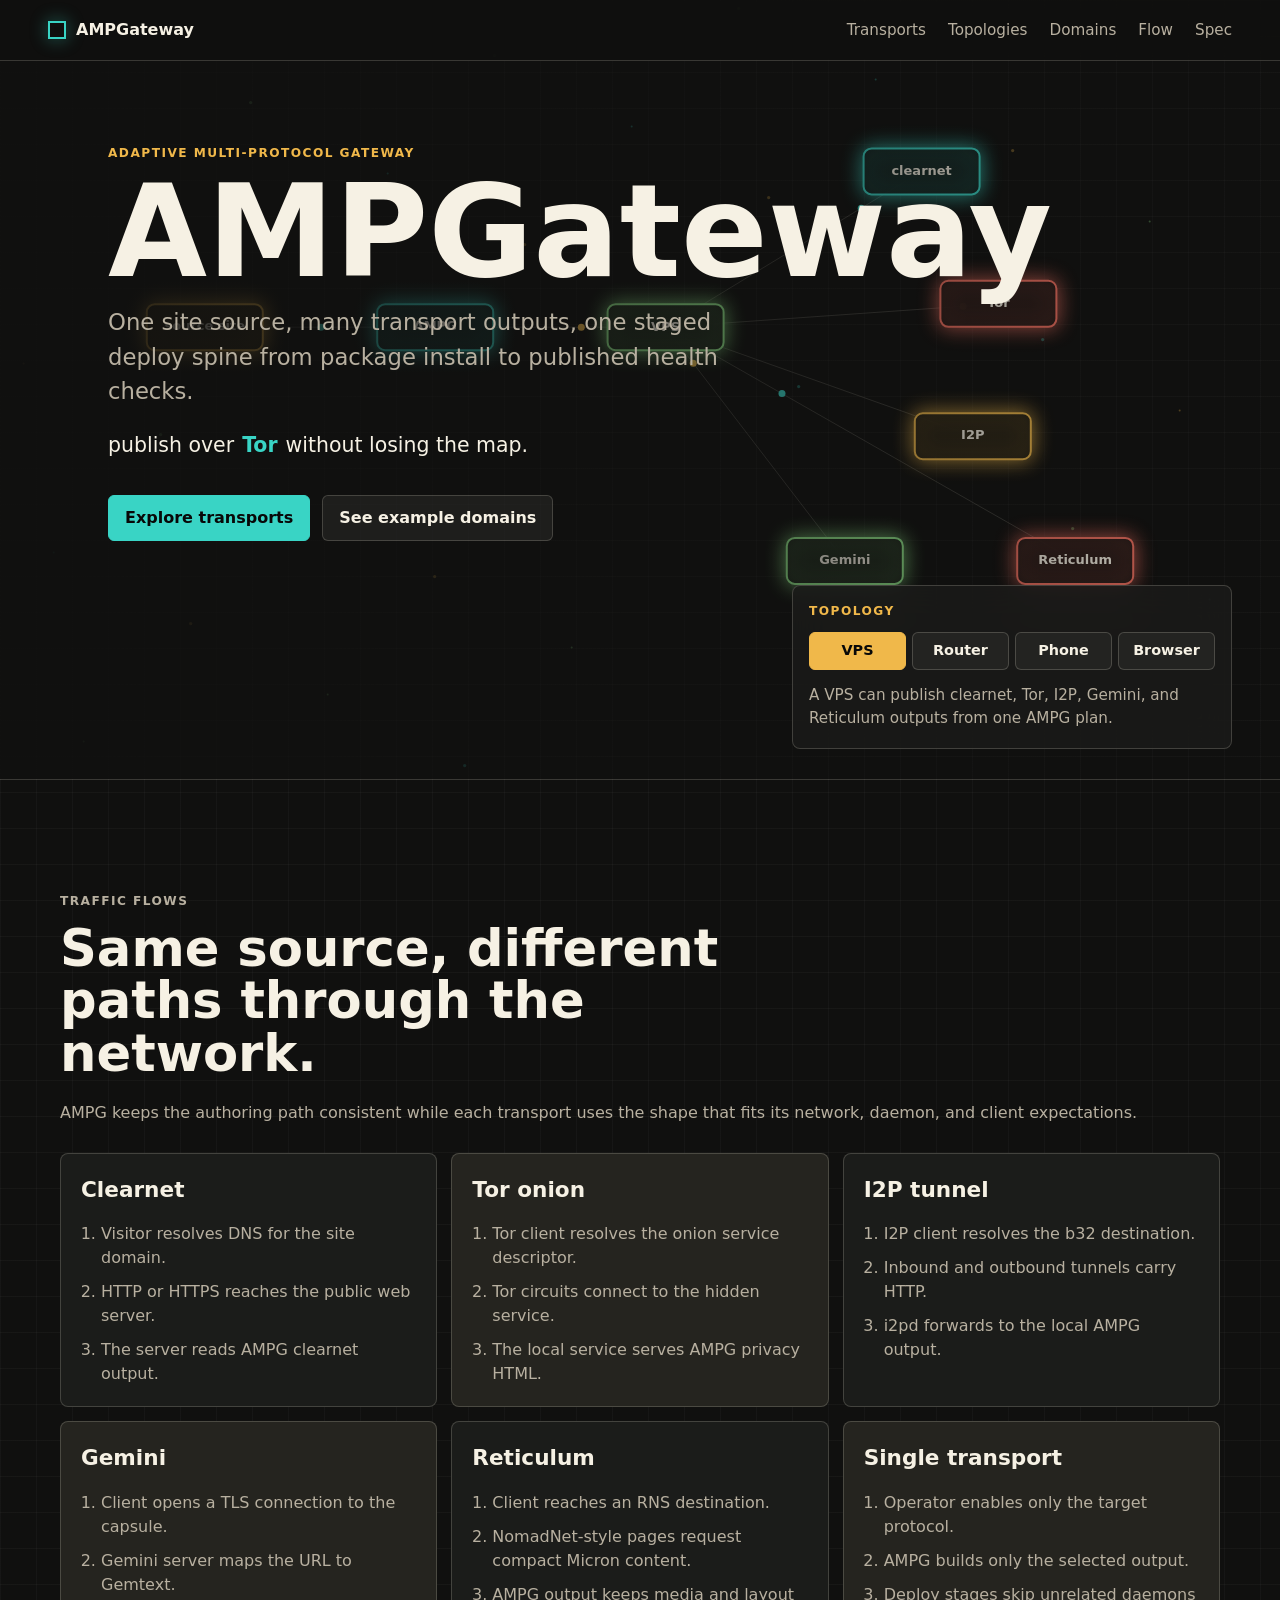
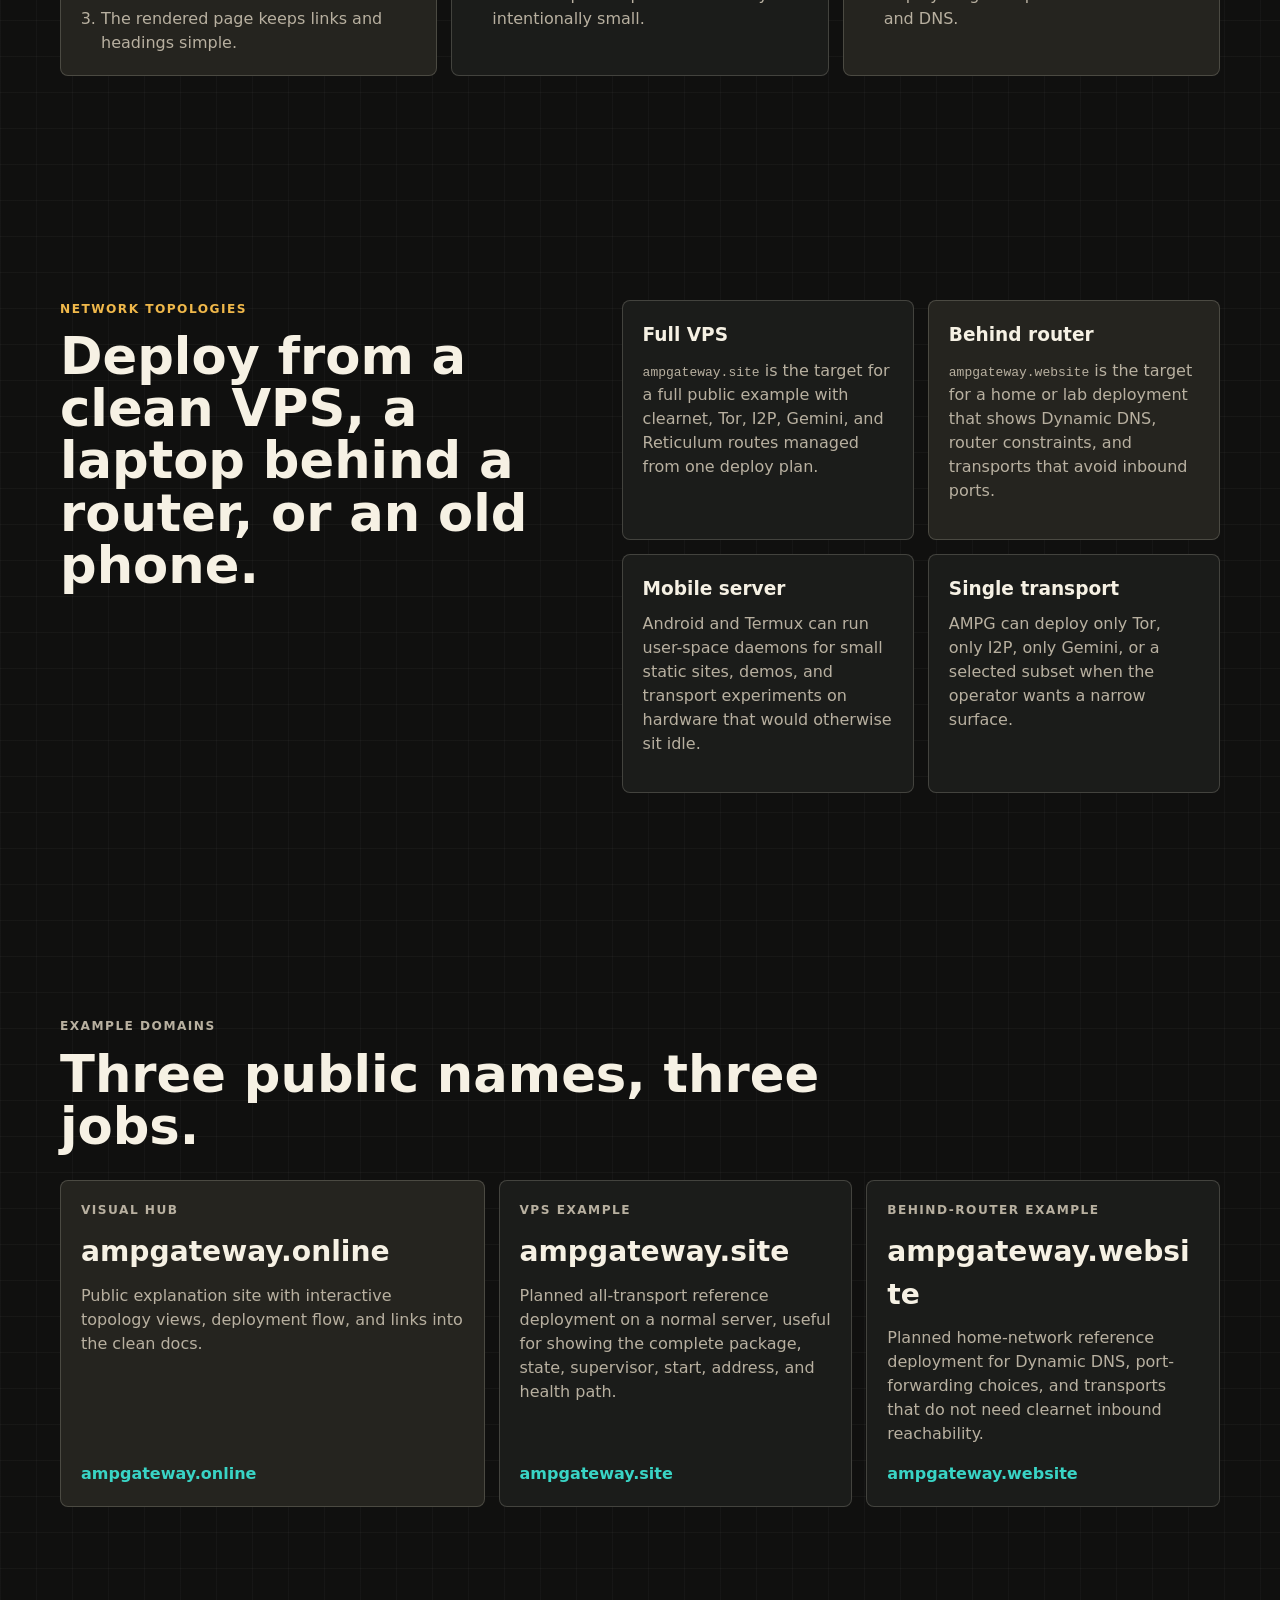
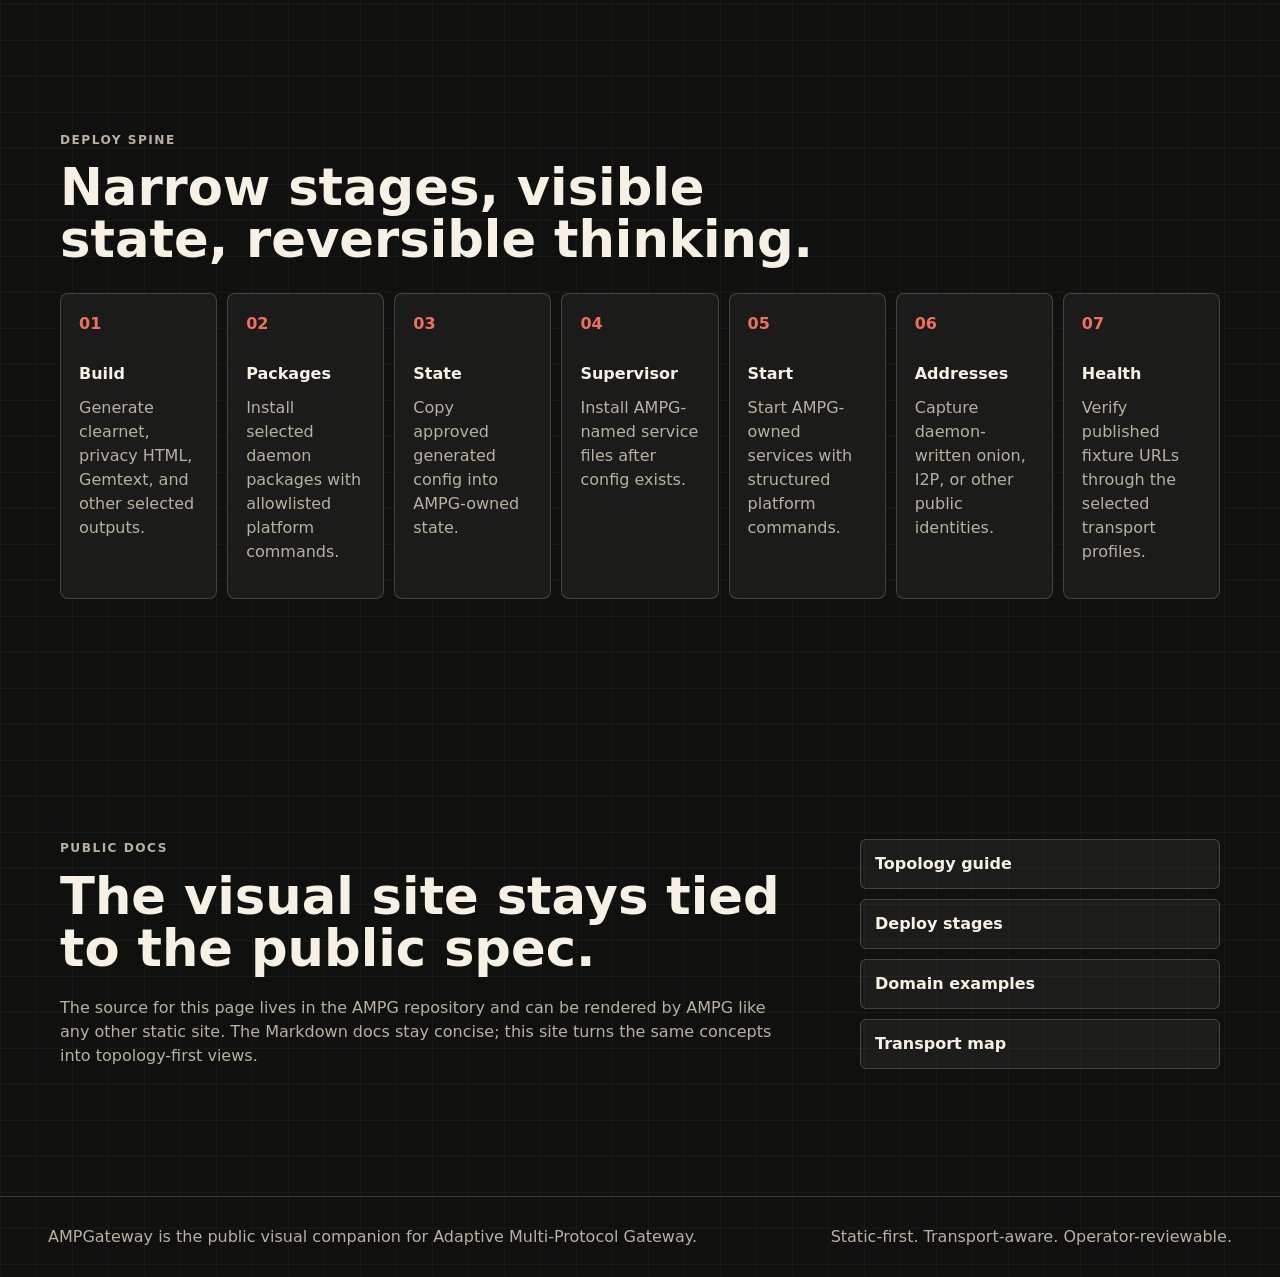
==== sites/ampgateway-online/index.html @ 234a5107 "Add DNS provider flow and demo site split" ====
<!doctype html>
<html lang="en">
  <head>
    <meta charset="utf-8">
    <meta name="viewport" content="width=device-width, initial-scale=1">
    <title>AMPGateway</title>
    <meta
      name="description"
      content="Visual guide for Adaptive Multi-Protocol Gateway deployments, transports, and example network topologies."
    >
    <link rel="stylesheet" href="styles.css">
    <script defer src="app.js"></script>
  </head>
  <body>
    <a class="skip-link" href="#content">Skip to content</a>
    <header class="site-header" aria-label="AMPGateway header">
      <a class="brand" href="#top" aria-label="AMPGateway home">
        <span class="brand-mark" aria-hidden="true"></span>
        <span>AMPGateway</span>
      </a>
      <nav class="top-nav" aria-label="Primary">
        <a href="#transport-flows">Transports</a>
        <a href="#topologies">Topologies</a>
        <a href="#domains">Domains</a>
        <a href="#flow">Flow</a>
        <a href="#docs">Spec</a>
      </nav>
    </header>

    <main id="content">
      <section id="top" class="hero" aria-labelledby="hero-title">
        <canvas id="topologyCanvas" aria-hidden="true"></canvas>
        <div class="hero-inner">
          <p class="eyebrow">Adaptive Multi-Protocol Gateway</p>
          <h1 id="hero-title">AMPGateway</h1>
          <p class="hero-copy">
            One site source, many transport outputs, one staged deploy spine from package
            install to published health checks.
          </p>
          <p class="signal-line">
            publish over
            <span id="signalWord" class="signal-word">clearnet</span>
            without losing the map.
          </p>
          <div class="hero-actions" aria-label="Primary sections">
            <a class="button primary" href="#transport-flows">Explore transports</a>
            <a class="button secondary" href="#domains">See example domains</a>
          </div>
        </div>
        <div class="topology-panel" aria-label="Topology modes">
          <div class="mode-label">Topology</div>
          <div class="segmented" role="group" aria-label="Topology selection">
            <button class="mode-button active" type="button" data-topology="vps">VPS</button>
            <button class="mode-button" type="button" data-topology="router">Router</button>
            <button class="mode-button" type="button" data-topology="phone">Phone</button>
            <button class="mode-button" type="button" data-topology="browser">Browser</button>
          </div>
          <p id="topologyCaption" class="topology-caption" aria-live="polite">
            A VPS can publish clearnet, Tor, I2P, Gemini, and Reticulum outputs from one AMPG plan.
          </p>
        </div>
      </section>

      <section id="transport-flows" class="section transport-section" aria-labelledby="transport-flows-title">
        <div class="section-heading">
          <p class="eyebrow">Traffic flows</p>
          <h2 id="transport-flows-title">Same source, different paths through the network.</h2>
          <p>
            AMPG keeps the authoring path consistent while each transport uses the shape
            that fits its network, daemon, and client expectations.
          </p>
        </div>
        <div class="transport-flow-grid">
          <article class="transport-flow">
            <h3>Clearnet</h3>
            <ol>
              <li>Visitor resolves DNS for the site domain.</li>
              <li>HTTP or HTTPS reaches the public web server.</li>
              <li>The server reads AMPG clearnet output.</li>
            </ol>
          </article>
          <article class="transport-flow">
            <h3>Tor onion</h3>
            <ol>
              <li>Tor client resolves the onion service descriptor.</li>
              <li>Tor circuits connect to the hidden service.</li>
              <li>The local service serves AMPG privacy HTML.</li>
            </ol>
          </article>
          <article class="transport-flow">
            <h3>I2P tunnel</h3>
            <ol>
              <li>I2P client resolves the b32 destination.</li>
              <li>Inbound and outbound tunnels carry HTTP.</li>
              <li>i2pd forwards to the local AMPG output.</li>
            </ol>
          </article>
          <article class="transport-flow">
            <h3>Gemini</h3>
            <ol>
              <li>Client opens a TLS connection to the capsule.</li>
              <li>Gemini server maps the URL to Gemtext.</li>
              <li>The rendered page keeps links and headings simple.</li>
            </ol>
          </article>
          <article class="transport-flow">
            <h3>Reticulum</h3>
            <ol>
              <li>Client reaches an RNS destination.</li>
              <li>NomadNet-style pages request compact Micron content.</li>
              <li>AMPG output keeps media and layout intentionally small.</li>
            </ol>
          </article>
          <article class="transport-flow">
            <h3>Single transport</h3>
            <ol>
              <li>Operator enables only the target protocol.</li>
              <li>AMPG builds only the selected output.</li>
              <li>Deploy stages skip unrelated daemons and DNS.</li>
            </ol>
          </article>
        </div>
      </section>

      <section id="topologies" class="section split" aria-labelledby="topologies-title">
        <div>
          <p class="eyebrow">Network topologies</p>
          <h2 id="topologies-title">Deploy from a clean VPS, a laptop behind a router, or an old phone.</h2>
        </div>
        <div class="topology-grid">
          <article>
            <h3>Full VPS</h3>
            <p>
              <code>ampgateway.site</code> is the target for a full public example with
              clearnet, Tor, I2P, Gemini, and Reticulum routes managed from one deploy plan.
            </p>
          </article>
          <article>
            <h3>Behind router</h3>
            <p>
              <code>ampgateway.website</code> is the target for a home or lab deployment
              that shows Dynamic DNS, router constraints, and transports that avoid
              inbound ports.
            </p>
          </article>
          <article>
            <h3>Mobile server</h3>
            <p>
              Android and Termux can run user-space daemons for small static sites,
              demos, and transport experiments on hardware that would otherwise sit idle.
            </p>
          </article>
          <article>
            <h3>Single transport</h3>
            <p>
              AMPG can deploy only Tor, only I2P, only Gemini, or a selected subset when
              the operator wants a narrow surface.
            </p>
          </article>
        </div>
      </section>

      <section id="domains" class="section domain-section" aria-labelledby="domains-title">
        <div class="section-heading">
          <p class="eyebrow">Example domains</p>
          <h2 id="domains-title">Three public names, three jobs.</h2>
        </div>
        <div class="domain-grid">
          <article class="domain-card featured">
            <p class="domain-label">Visual hub</p>
            <h3>ampgateway.online</h3>
            <p>
              Public explanation site with interactive topology views, deployment flow,
              and links into the clean docs.
            </p>
            <a href="https://ampgateway.online">ampgateway.online</a>
          </article>
          <article class="domain-card">
            <p class="domain-label">VPS example</p>
            <h3>ampgateway.site</h3>
            <p>
              Planned all-transport reference deployment on a normal server, useful for
              showing the complete package, state, supervisor, start, address, and health path.
            </p>
            <a href="https://ampgateway.site">ampgateway.site</a>
          </article>
          <article class="domain-card">
            <p class="domain-label">Behind-router example</p>
            <h3>ampgateway.website</h3>
            <p>
              Planned home-network reference deployment for Dynamic DNS, port-forwarding
              choices, and transports that do not need clearnet inbound reachability.
            </p>
            <a href="https://ampgateway.website">ampgateway.website</a>
          </article>
        </div>
      </section>

      <section id="flow" class="section flow-section" aria-labelledby="flow-title">
        <div class="section-heading">
          <p class="eyebrow">Deploy spine</p>
          <h2 id="flow-title">Narrow stages, visible state, reversible thinking.</h2>
        </div>
        <ol class="flow-list">
          <li><span>Build</span><p>Generate clearnet, privacy HTML, Gemtext, and other selected outputs.</p></li>
          <li><span>Packages</span><p>Install selected daemon packages with allowlisted platform commands.</p></li>
          <li><span>State</span><p>Copy approved generated config into AMPG-owned state.</p></li>
          <li><span>Supervisor</span><p>Install AMPG-named service files after config exists.</p></li>
          <li><span>Start</span><p>Start AMPG-owned services with structured platform commands.</p></li>
          <li><span>Addresses</span><p>Capture daemon-written onion, I2P, or other public identities.</p></li>
          <li><span>Health</span><p>Verify published fixture URLs through the selected transport profiles.</p></li>
        </ol>
      </section>

      <section id="docs" class="section docs-section" aria-labelledby="docs-title">
        <div>
          <p class="eyebrow">Public docs</p>
          <h2 id="docs-title">The visual site stays tied to the public spec.</h2>
          <p>
            The source for this page lives in the AMPG repository and can be rendered by
            AMPG like any other static site. The Markdown docs stay concise; this site
            turns the same concepts into topology-first views.
          </p>
        </div>
        <div class="doc-links">
          <a href="#topologies">Topology guide</a>
          <a href="#flow">Deploy stages</a>
          <a href="#domains">Domain examples</a>
          <a href="#top">Transport map</a>
        </div>
      </section>
    </main>

    <footer class="site-footer">
      <p>AMPGateway is the public visual companion for Adaptive Multi-Protocol Gateway.</p>
      <p>Static-first. Transport-aware. Operator-reviewable.</p>
    </footer>
  </body>
</html>
---- sites/ampgateway-online/styles.css ----
:root {
  color-scheme: dark;
  --bg: #10100f;
  --panel: #1b1c1a;
  --panel-strong: #25241f;
  --text: #f6f1e4;
  --muted: #b8b0a0;
  --line: rgba(246, 241, 228, 0.18);
  --teal: #39d4c5;
  --green: #8fe388;
  --amber: #f0b84a;
  --coral: #f06f5f;
  --ink: #080808;
  --max: 1160px;
}

* {
  box-sizing: border-box;
}

html {
  scroll-behavior: smooth;
}

body {
  margin: 0;
  background:
    linear-gradient(rgba(246, 241, 228, 0.035) 1px, transparent 1px),
    linear-gradient(90deg, rgba(246, 241, 228, 0.03) 1px, transparent 1px),
    var(--bg);
  background-size: 36px 36px;
  color: var(--text);
  font-family:
    Inter, ui-sans-serif, system-ui, -apple-system, BlinkMacSystemFont, "Segoe UI",
    sans-serif;
  line-height: 1.5;
}

a {
  color: inherit;
}

.skip-link {
  position: fixed;
  top: 12px;
  left: 12px;
  z-index: 20;
  padding: 8px 10px;
  background: var(--text);
  color: var(--ink);
  transform: translateY(-140%);
}

.skip-link:focus {
  transform: translateY(0);
}

.site-header {
  position: fixed;
  top: 0;
  left: 0;
  right: 0;
  z-index: 10;
  display: flex;
  align-items: center;
  justify-content: space-between;
  gap: 24px;
  padding: 18px clamp(18px, 4vw, 48px);
  background: rgba(16, 16, 15, 0.78);
  border-bottom: 1px solid var(--line);
  backdrop-filter: blur(18px);
}

.brand,
.top-nav {
  display: flex;
  align-items: center;
}

.brand {
  gap: 10px;
  font-weight: 800;
  text-decoration: none;
}

.brand-mark {
  width: 18px;
  height: 18px;
  border: 2px solid var(--teal);
  box-shadow: inset 0 0 0 4px var(--bg), 0 0 18px rgba(57, 212, 197, 0.4);
}

.top-nav {
  gap: clamp(10px, 2vw, 22px);
  color: var(--muted);
  font-size: 0.95rem;
}

.top-nav a {
  text-decoration: none;
}

.top-nav a:hover,
.top-nav a:focus-visible {
  color: var(--text);
}

.hero {
  position: relative;
  min-height: min(780px, 88vh);
  overflow: hidden;
  border-bottom: 1px solid var(--line);
}

#topologyCanvas {
  position: absolute;
  inset: 0;
  width: 100%;
  height: 100%;
}

.hero::after {
  content: "";
  position: absolute;
  inset: 0;
  pointer-events: none;
  background: linear-gradient(90deg, rgba(16, 16, 15, 0.94), rgba(16, 16, 15, 0.58) 48%, rgba(16, 16, 15, 0.2));
}

.hero-inner {
  position: relative;
  z-index: 1;
  max-width: var(--max);
  margin: 0 auto;
  padding: clamp(118px, 16vh, 168px) clamp(18px, 4vw, 48px) 160px;
}

.eyebrow,
.domain-label,
.mode-label {
  margin: 0 0 12px;
  color: var(--amber);
  font-size: 0.76rem;
  font-weight: 800;
  letter-spacing: 0.12em;
  text-transform: uppercase;
}

h1,
h2,
h3,
p {
  margin-top: 0;
}

h1 {
  max-width: 760px;
  margin-bottom: 16px;
  font-size: clamp(3.8rem, 10vw, 8.5rem);
  line-height: 0.9;
  letter-spacing: 0;
}

h2 {
  max-width: 780px;
  margin-bottom: 22px;
  font-size: clamp(2rem, 4vw, 4.25rem);
  line-height: 1.02;
  letter-spacing: 0;
}

h3 {
  margin-bottom: 10px;
  font-size: 1.16rem;
  letter-spacing: 0;
}

.hero-copy {
  max-width: 680px;
  color: var(--muted);
  font-size: clamp(1.08rem, 2vw, 1.42rem);
}

.signal-line {
  display: flex;
  flex-wrap: wrap;
  gap: 8px;
  align-items: baseline;
  max-width: 680px;
  color: var(--text);
  font-size: clamp(1rem, 1.8vw, 1.28rem);
}

.signal-word {
  color: var(--teal);
  font-weight: 800;
}

.signal-word.swap {
  animation: text-scan 420ms ease both;
}

@keyframes text-scan {
  from {
    opacity: 0;
    transform: translateY(8px);
  }
  to {
    opacity: 1;
    transform: translateY(0);
  }
}

.hero-actions {
  display: flex;
  flex-wrap: wrap;
  gap: 12px;
  margin-top: 34px;
}

.button {
  display: inline-flex;
  align-items: center;
  min-height: 44px;
  padding: 10px 16px;
  border: 1px solid var(--line);
  border-radius: 6px;
  font-weight: 800;
  text-decoration: none;
}

.button.primary {
  background: var(--teal);
  color: var(--ink);
  border-color: var(--teal);
}

.button.secondary {
  background: rgba(246, 241, 228, 0.06);
}

.topology-panel {
  position: absolute;
  right: clamp(18px, 4vw, 48px);
  bottom: 30px;
  z-index: 2;
  width: min(440px, calc(100% - 36px));
  padding: 16px;
  border: 1px solid var(--line);
  border-radius: 8px;
  background: rgba(27, 28, 26, 0.82);
  backdrop-filter: blur(18px);
}

.segmented {
  display: grid;
  grid-template-columns: repeat(4, minmax(0, 1fr));
  gap: 6px;
}

.mode-button {
  min-height: 38px;
  border: 1px solid var(--line);
  border-radius: 6px;
  background: rgba(246, 241, 228, 0.05);
  color: var(--text);
  font: inherit;
  font-size: 0.9rem;
  font-weight: 800;
  cursor: pointer;
}

.mode-button.active,
.mode-button:focus-visible {
  background: var(--amber);
  color: var(--ink);
  border-color: var(--amber);
}

.topology-caption {
  min-height: 48px;
  margin: 14px 0 0;
  color: var(--muted);
  font-size: 0.95rem;
}

.section {
  width: min(var(--max), calc(100% - 36px));
  margin: 0 auto;
  padding: clamp(64px, 10vw, 112px) 0;
}

.split {
  display: grid;
  grid-template-columns: minmax(0, 0.9fr) minmax(0, 1.1fr);
  gap: clamp(28px, 6vw, 72px);
  align-items: start;
}

.topology-grid,
.domain-grid,
.transport-flow-grid {
  display: grid;
  grid-template-columns: repeat(2, minmax(0, 1fr));
  gap: 14px;
}

.topology-grid article,
.domain-card,
.transport-flow {
  min-height: 190px;
  padding: 20px;
  border: 1px solid var(--line);
  border-radius: 8px;
  background: var(--panel);
}

.topology-grid article:nth-child(2),
.domain-card.featured,
.transport-flow:nth-child(2n) {
  background: var(--panel-strong);
}

.topology-grid p,
.domain-card p,
.docs-section p,
.flow-list p,
.transport-flow li,
.section-heading p {
  color: var(--muted);
}

.section-heading {
  margin-bottom: 28px;
}

.transport-flow-grid {
  grid-template-columns: repeat(3, minmax(0, 1fr));
}

.transport-flow {
  min-height: 250px;
}

.transport-flow h3 {
  font-size: 1.35rem;
}

.transport-flow ol {
  display: grid;
  gap: 10px;
  margin: 16px 0 0;
  padding-left: 20px;
}

.domain-grid {
  grid-template-columns: 1.2fr 1fr 1fr;
}

.domain-card {
  display: flex;
  flex-direction: column;
}

.domain-card h3 {
  font-size: clamp(1.35rem, 2.2vw, 2rem);
  word-break: break-word;
}

.domain-card a {
  margin-top: auto;
  color: var(--teal);
  font-weight: 800;
  text-decoration: none;
}

.domain-card a:hover,
.domain-card a:focus-visible {
  text-decoration: underline;
}

.flow-list {
  display: grid;
  grid-template-columns: repeat(7, minmax(0, 1fr));
  gap: 10px;
  padding: 0;
  list-style: none;
  counter-reset: flow;
}

.flow-list li {
  position: relative;
  min-height: 220px;
  padding: 18px;
  border: 1px solid var(--line);
  border-radius: 8px;
  background: var(--panel);
  counter-increment: flow;
}

.flow-list li::before {
  content: counter(flow, decimal-leading-zero);
  display: block;
  margin-bottom: 26px;
  color: var(--coral);
  font-weight: 900;
}

.flow-list span {
  display: block;
  margin-bottom: 10px;
  font-weight: 900;
}

.docs-section {
  display: grid;
  grid-template-columns: minmax(0, 1fr) 360px;
  gap: clamp(28px, 6vw, 72px);
  align-items: start;
}

.doc-links {
  display: grid;
  gap: 10px;
}

.doc-links a {
  display: flex;
  align-items: center;
  min-height: 48px;
  padding: 12px 14px;
  border: 1px solid var(--line);
  border-radius: 6px;
  background: rgba(246, 241, 228, 0.05);
  color: var(--text);
  font-weight: 800;
  text-decoration: none;
}

.doc-links a:hover,
.doc-links a:focus-visible {
  border-color: var(--teal);
}

.site-footer {
  display: flex;
  justify-content: space-between;
  gap: 20px;
  padding: 28px clamp(18px, 4vw, 48px);
  border-top: 1px solid var(--line);
  color: var(--muted);
}

.site-footer p {
  margin: 0;
}

@media (max-width: 960px) {
  .top-nav {
    display: none;
  }

  .hero {
    min-height: 860px;
  }

  .hero::after {
    background: linear-gradient(rgba(16, 16, 15, 0.94), rgba(16, 16, 15, 0.48));
  }

  .hero-inner {
    padding-bottom: 280px;
  }

  .split,
  .docs-section {
    grid-template-columns: 1fr;
  }

  .domain-grid,
  .topology-grid,
  .transport-flow-grid {
    grid-template-columns: 1fr;
  }

  .flow-list {
    grid-template-columns: repeat(2, minmax(0, 1fr));
  }
}

@media (max-width: 640px) {
  .site-header {
    padding: 14px 18px;
  }

  h1 {
    font-size: clamp(3rem, 18vw, 5rem);
  }

  .hero-actions,
  .signal-line {
    display: grid;
  }

  .button,
  .mode-button {
    width: 100%;
    justify-content: center;
  }

  .topology-panel {
    bottom: 18px;
  }

  .segmented,
  .flow-list {
    grid-template-columns: 1fr;
  }

  .flow-list li {
    min-height: 0;
  }

  .site-footer {
    display: grid;
  }
}

@media (prefers-reduced-motion: reduce) {
  *,
  *::before,
  *::after {
    animation-duration: 1ms !important;
    scroll-behavior: auto !important;
    transition-duration: 1ms !important;
  }
}
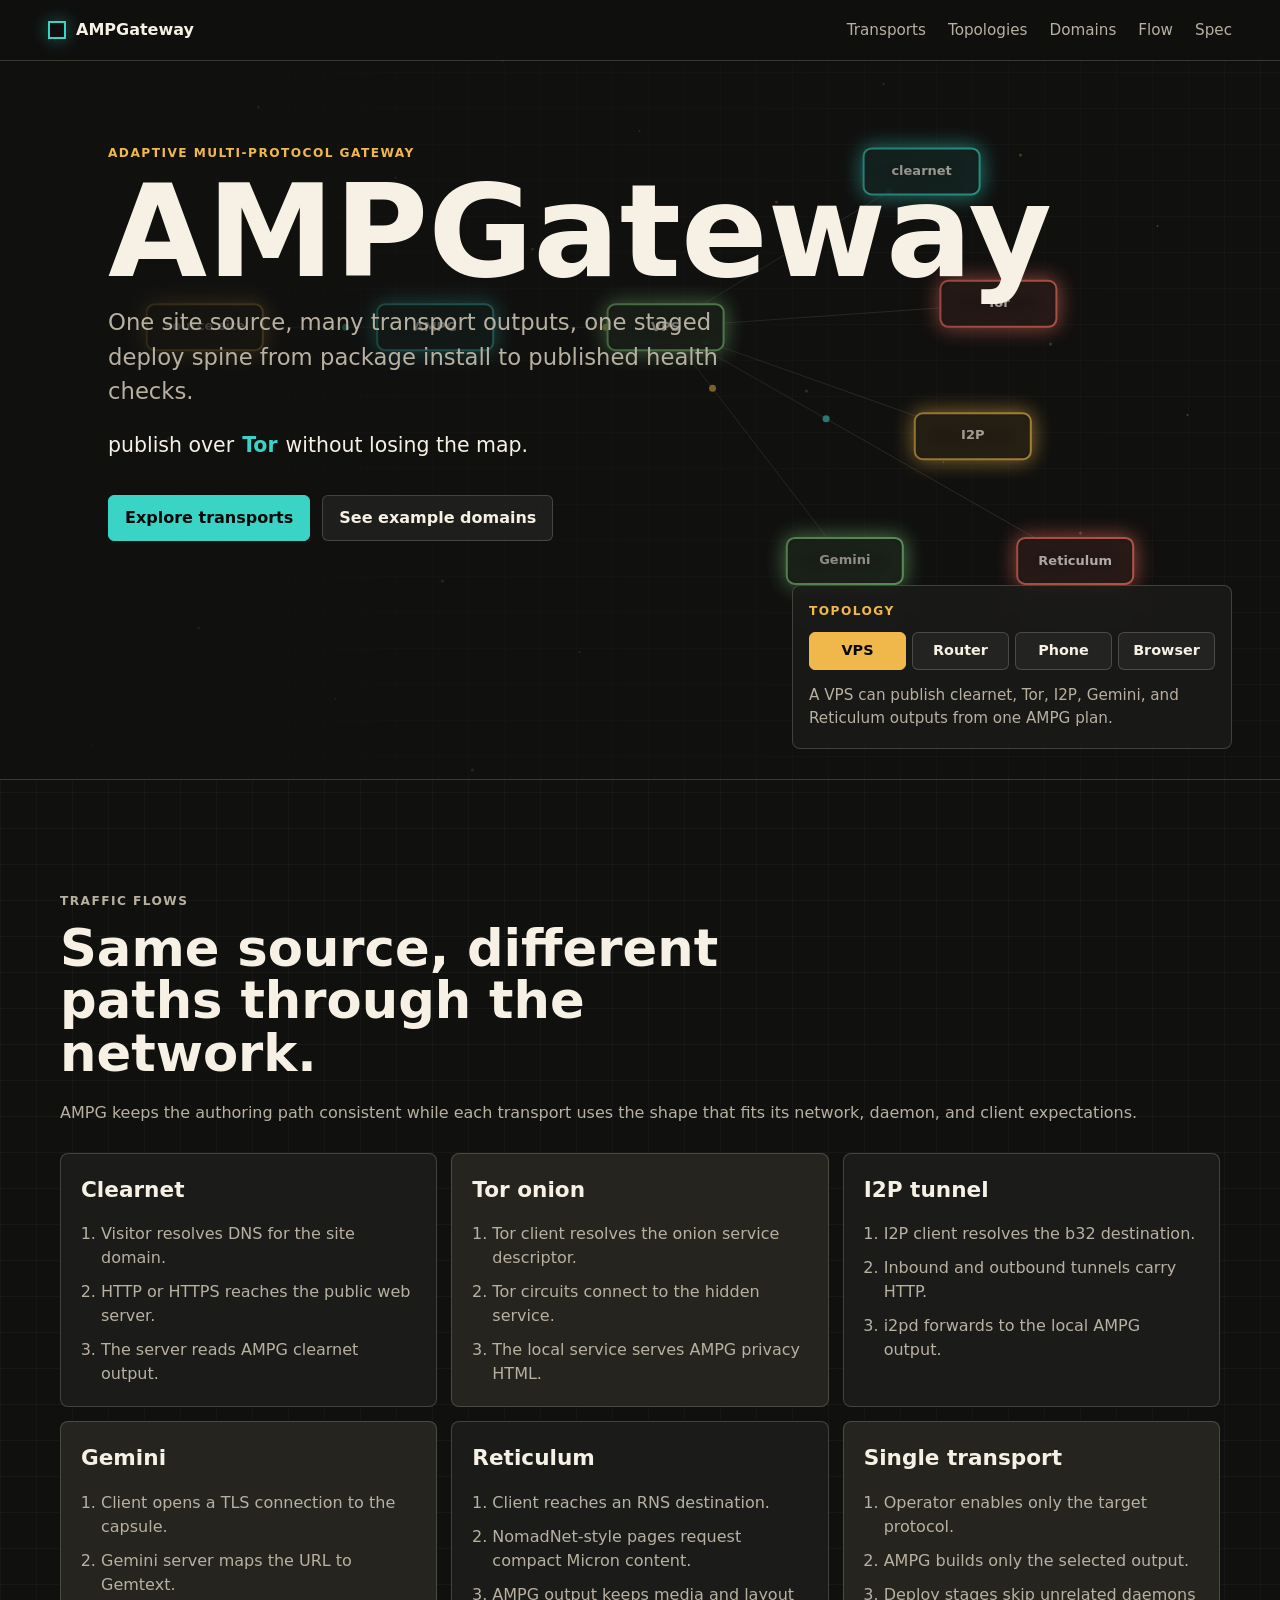
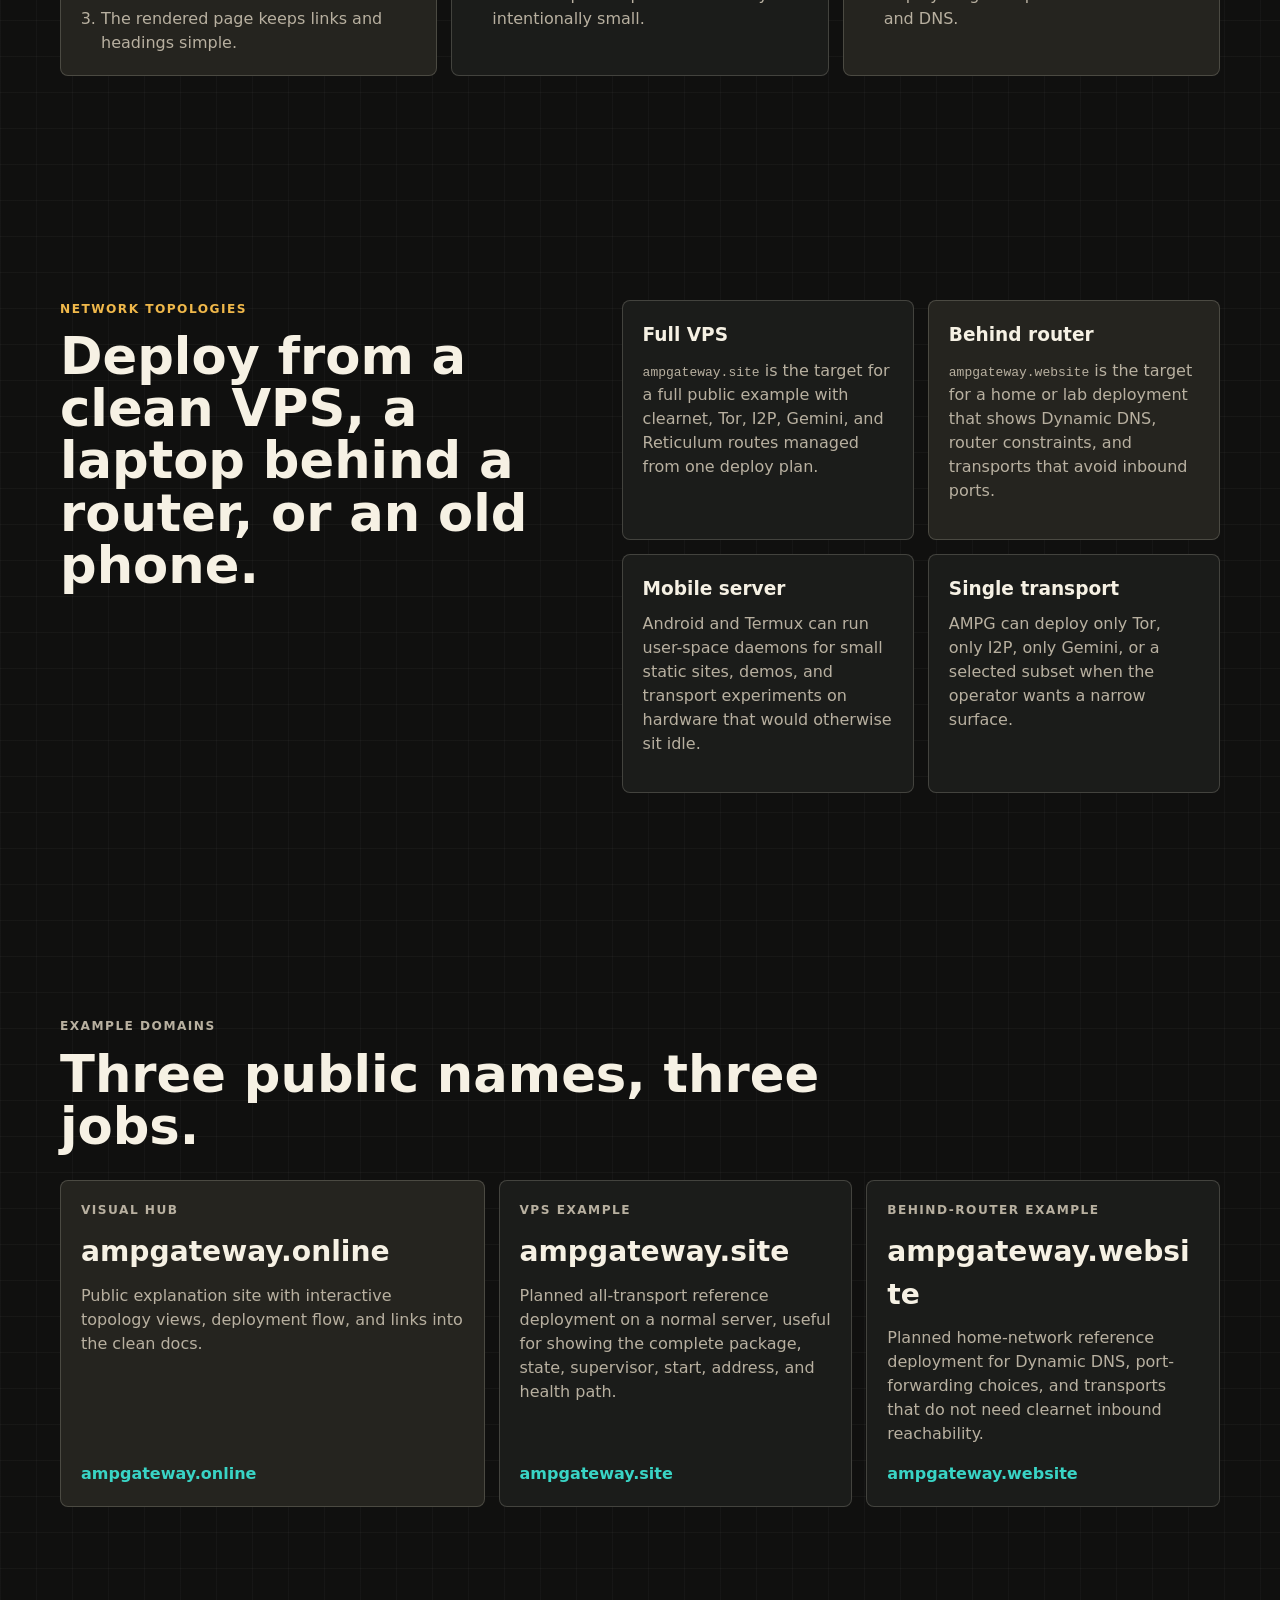
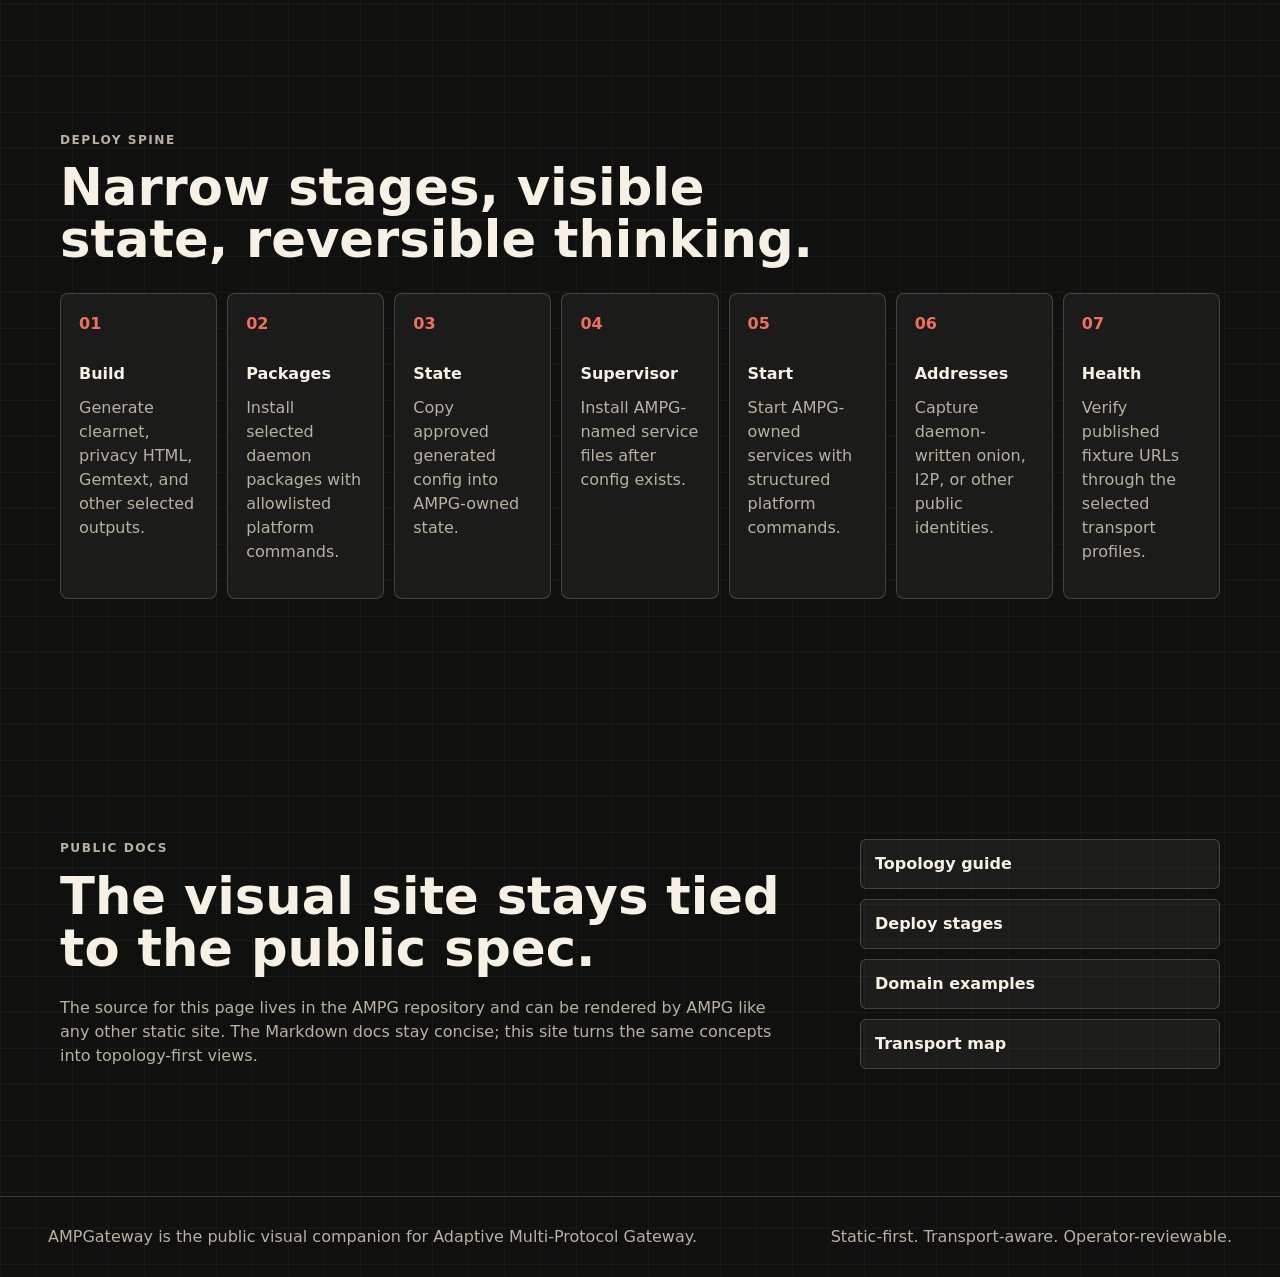
==== commit 2e539ddf: "Add AMPGateway site favicons" ====
--- a/sites/ampgateway-online/index.html
+++ b/sites/ampgateway-online/index.html
@@ -8,6 +8,8 @@
       name="description"
       content="Visual guide for Adaptive Multi-Protocol Gateway deployments, transports, and example network topologies."
     >
+    <link rel="icon" href="favicon.svg" type="image/svg+xml">
+    <link rel="apple-touch-icon" href="apple-touch-icon.png">
     <link rel="stylesheet" href="styles.css">
     <script defer src="app.js"></script>
   </head>
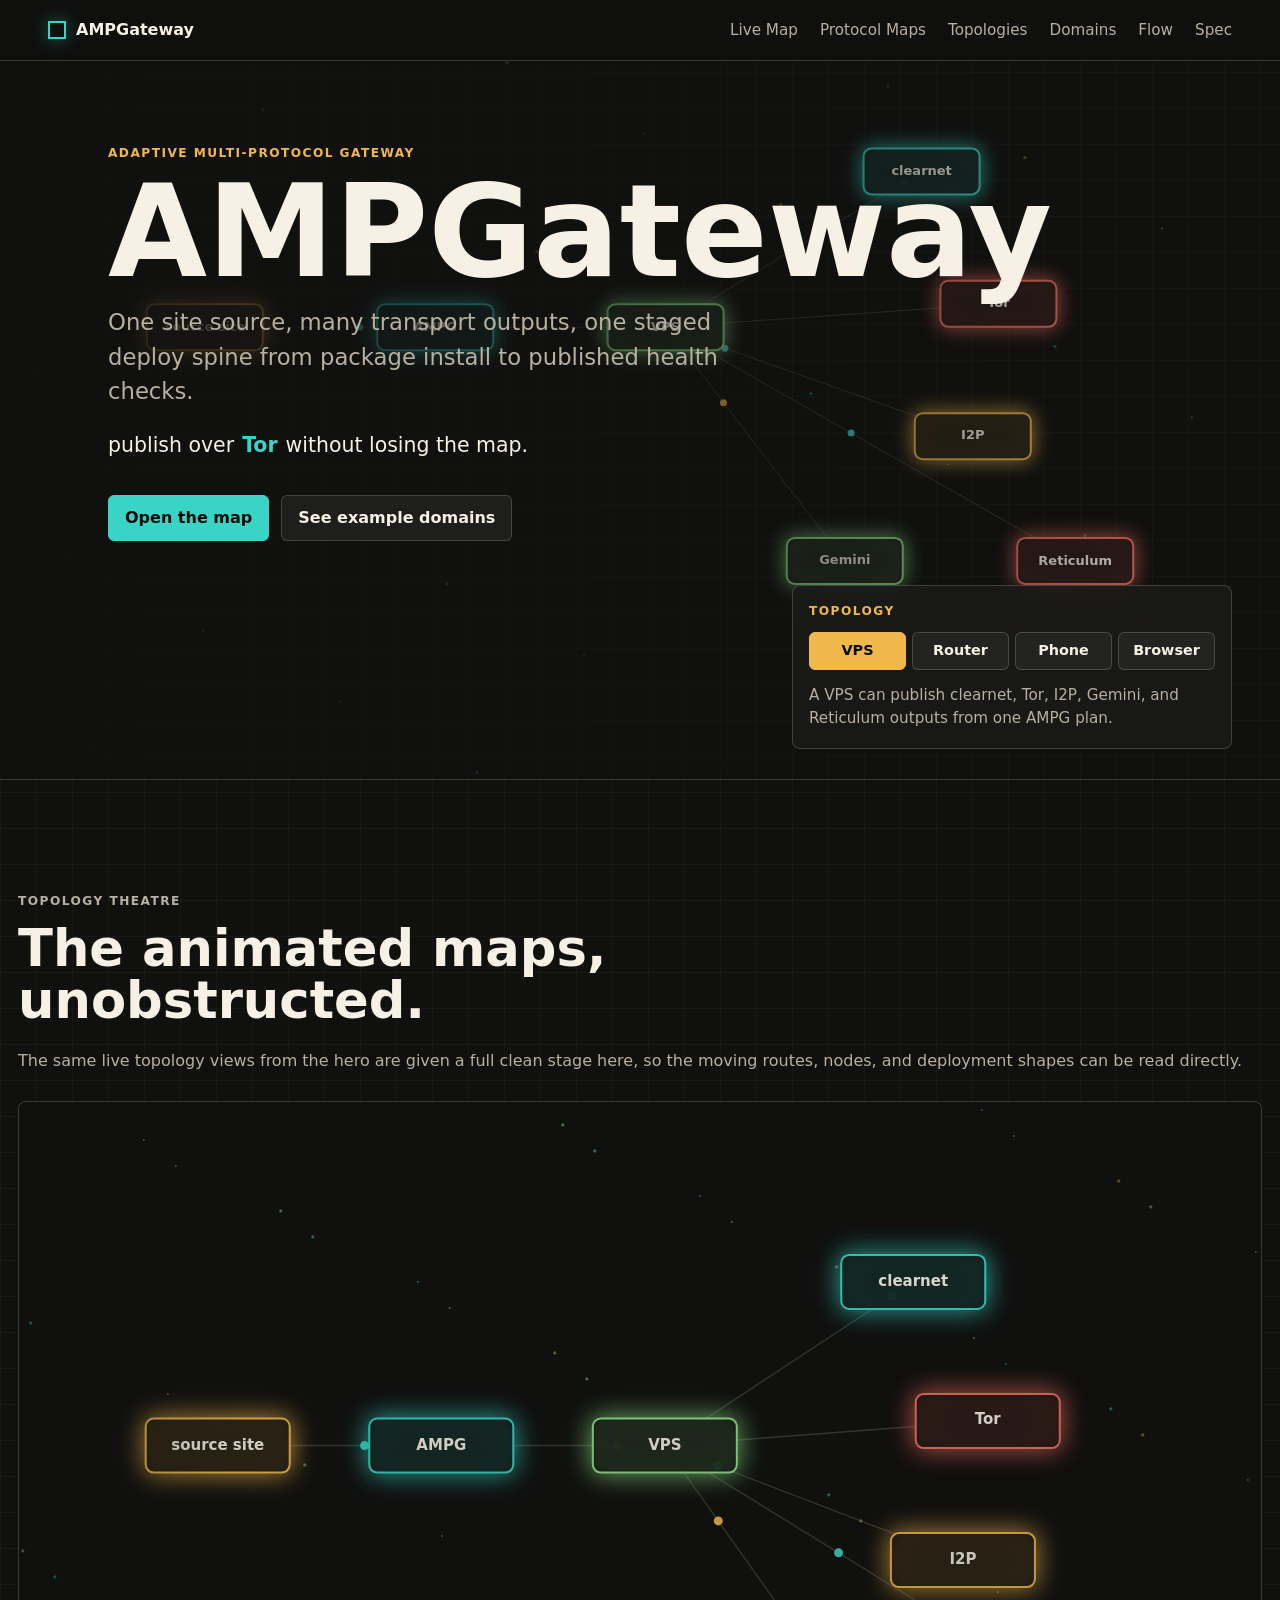
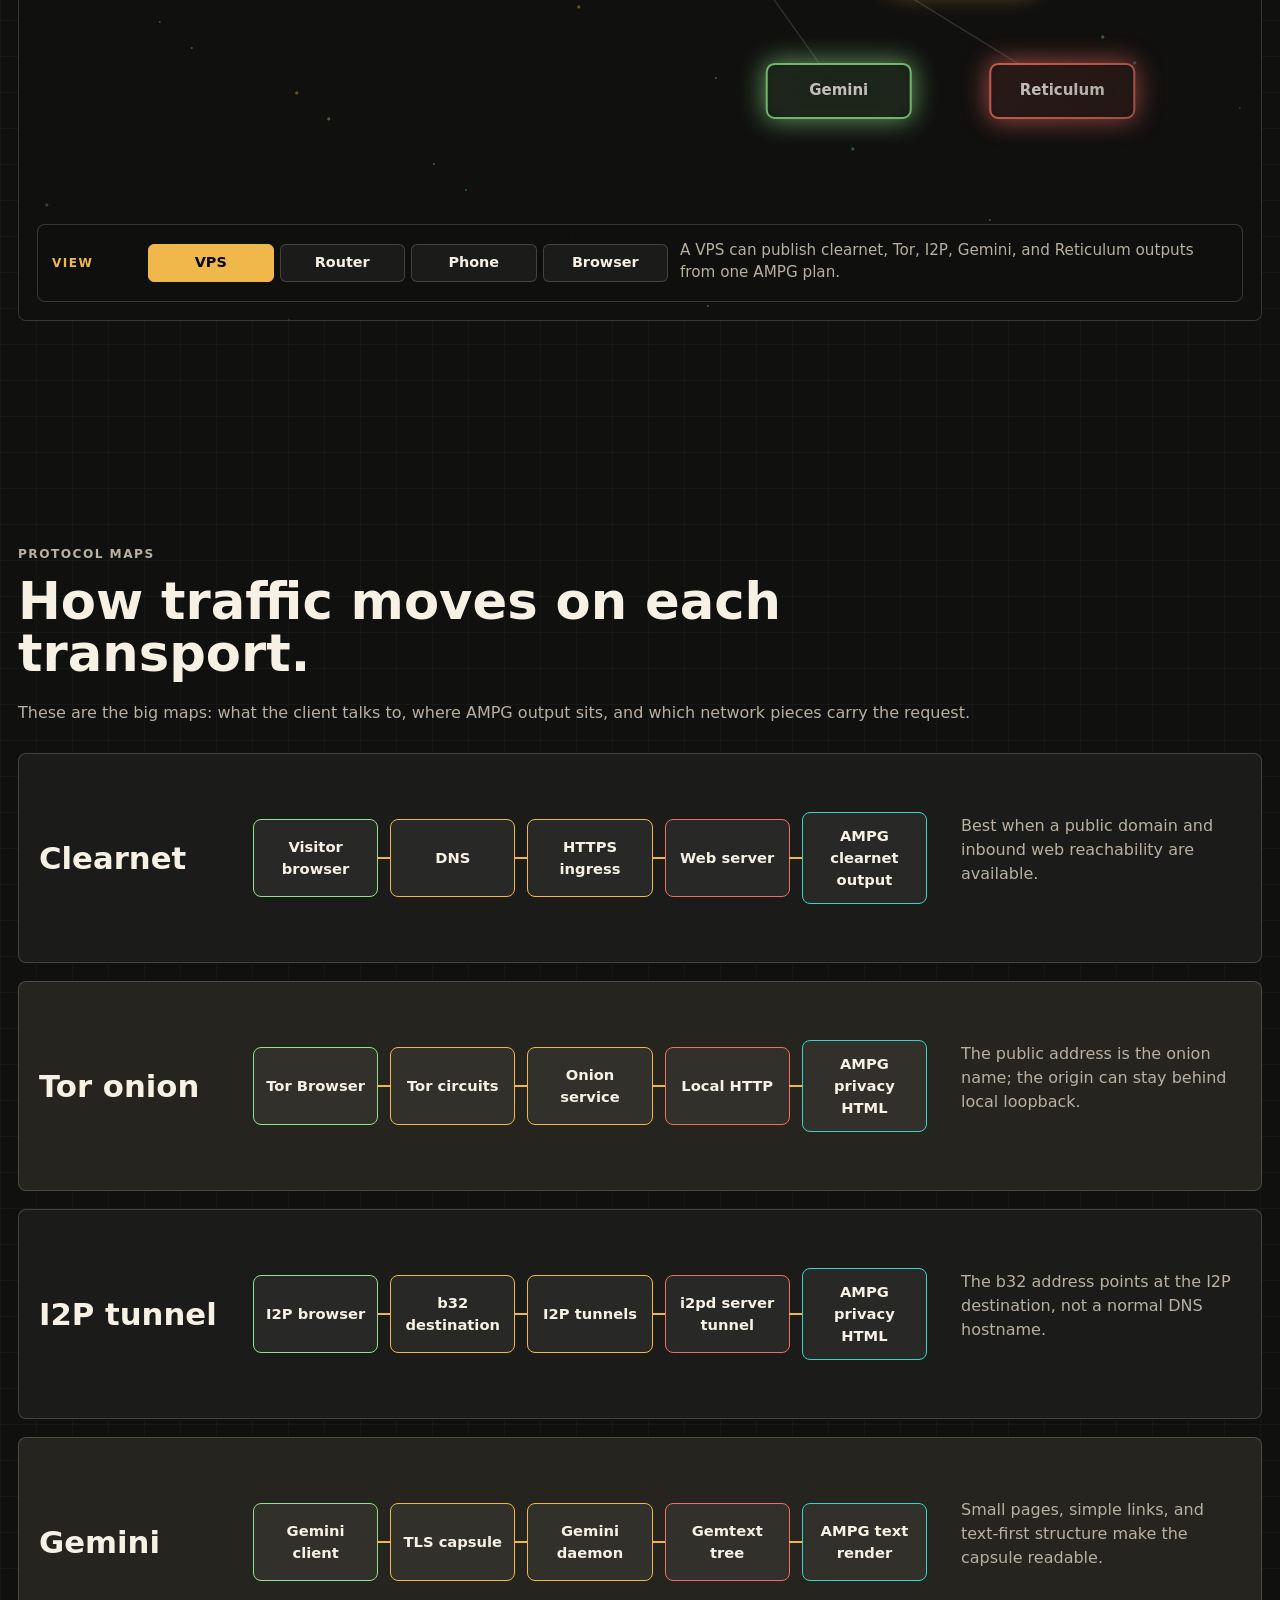
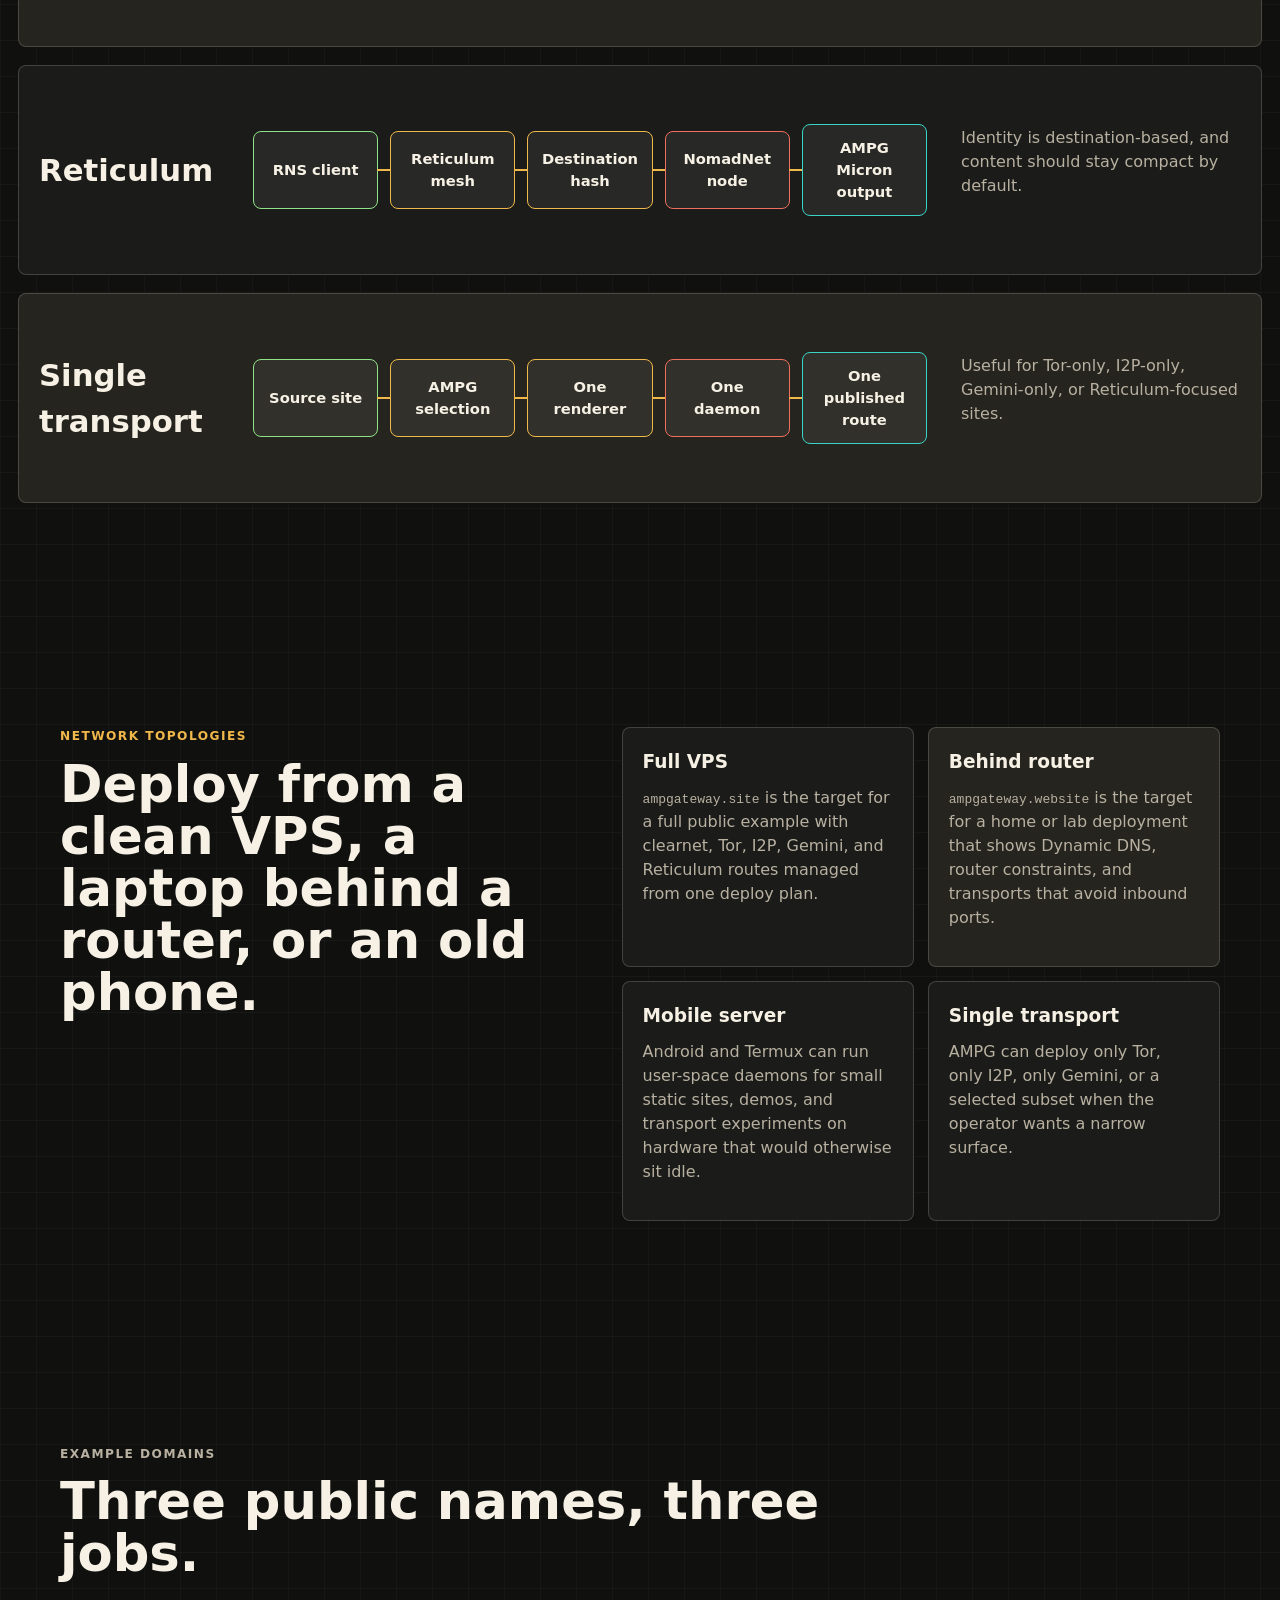
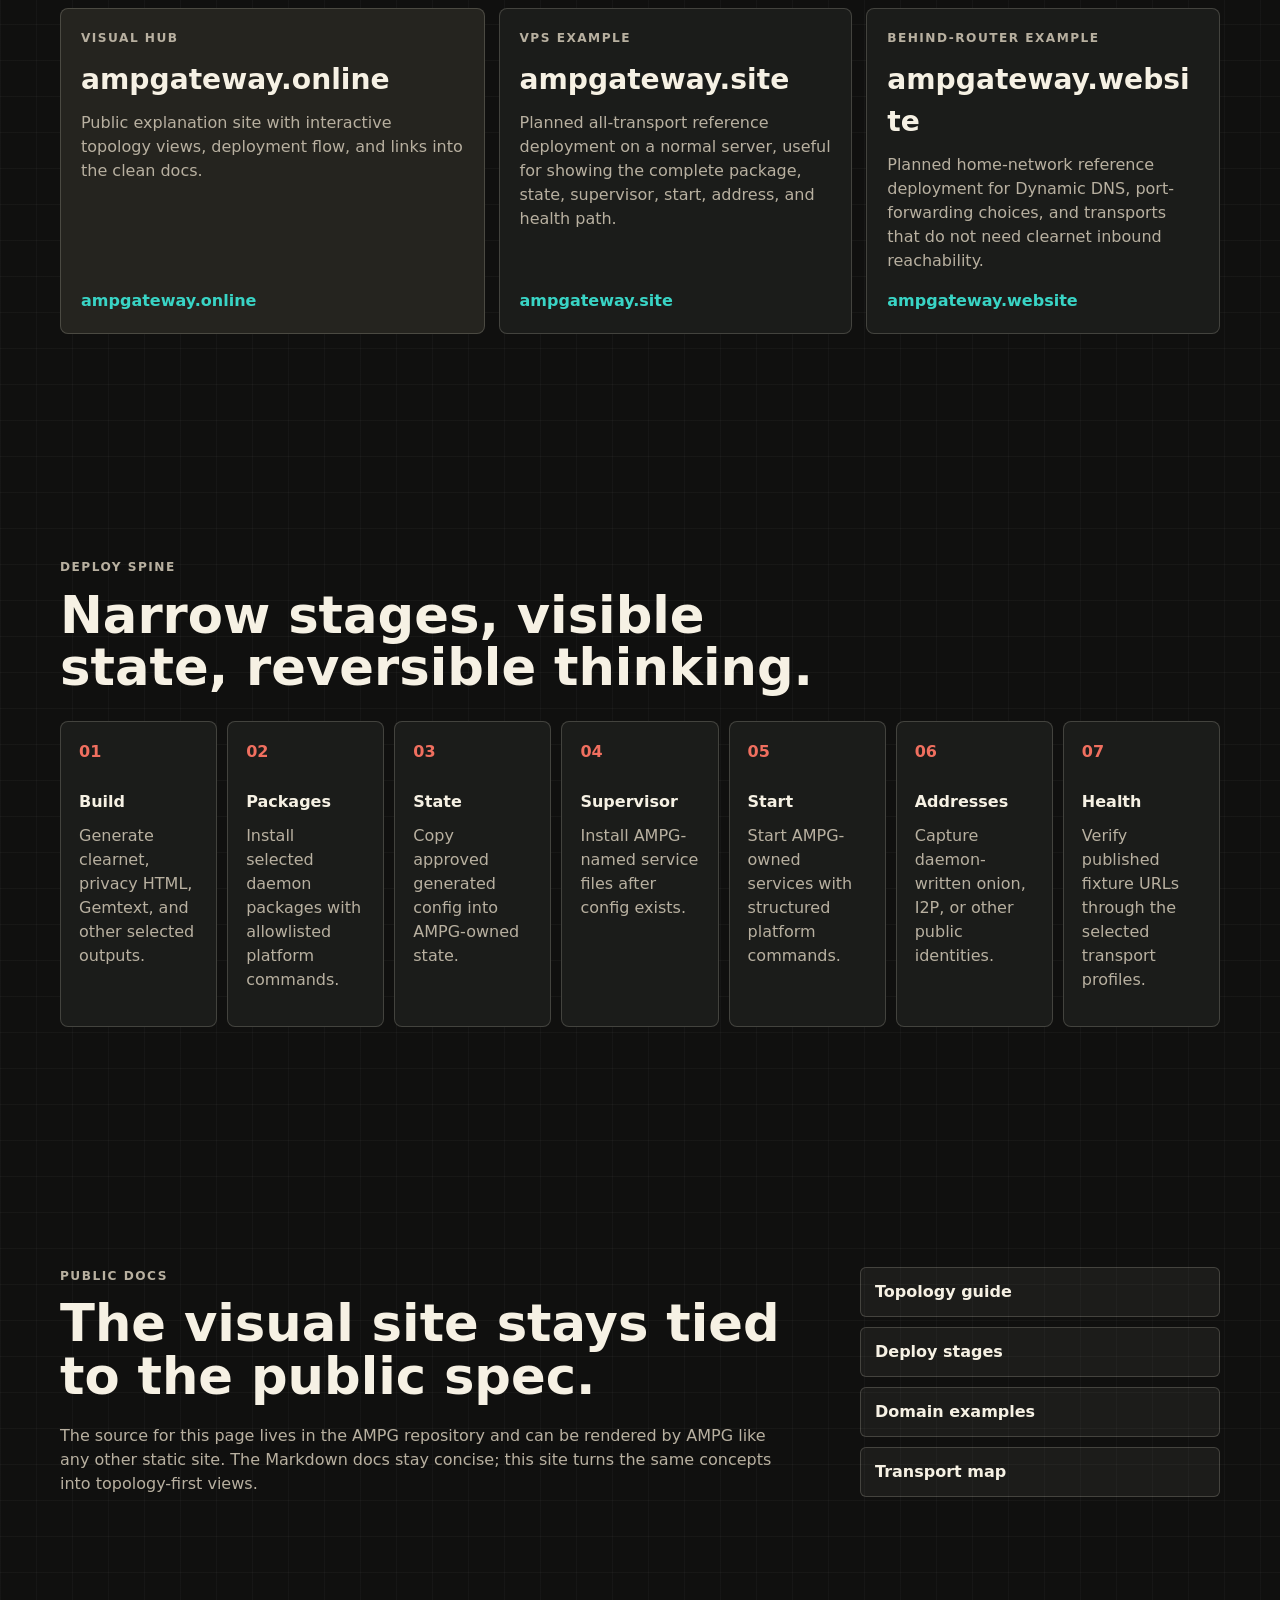
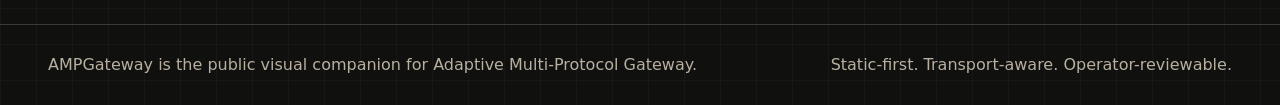
==== commit 34434d08: "Show AMPGateway maps as primary visuals" ====
--- a/sites/ampgateway-online/index.html
+++ b/sites/ampgateway-online/index.html
@@ -21,7 +21,8 @@
         <span>AMPGateway</span>
       </a>
       <nav class="top-nav" aria-label="Primary">
-        <a href="#transport-flows">Transports</a>
+        <a href="#live-map">Live Map</a>
+        <a href="#protocol-maps">Protocol Maps</a>
         <a href="#topologies">Topologies</a>
         <a href="#domains">Domains</a>
         <a href="#flow">Flow</a>
@@ -45,7 +46,7 @@
             without losing the map.
           </p>
           <div class="hero-actions" aria-label="Primary sections">
-            <a class="button primary" href="#transport-flows">Explore transports</a>
+            <a class="button primary" href="#live-map">Open the map</a>
             <a class="button secondary" href="#domains">See example domains</a>
           </div>
         </div>
@@ -63,63 +64,107 @@
         </div>
       </section>
 
-      <section id="transport-flows" class="section transport-section" aria-labelledby="transport-flows-title">
-        <div class="section-heading">
-          <p class="eyebrow">Traffic flows</p>
-          <h2 id="transport-flows-title">Same source, different paths through the network.</h2>
+      <section id="live-map" class="section live-map-section" aria-labelledby="live-map-title">
+        <div class="section-heading">
+          <p class="eyebrow">Topology theatre</p>
+          <h2 id="live-map-title">The animated maps, unobstructed.</h2>
           <p>
-            AMPG keeps the authoring path consistent while each transport uses the shape
-            that fits its network, daemon, and client expectations.
-          </p>
-        </div>
-        <div class="transport-flow-grid">
-          <article class="transport-flow">
+            The same live topology views from the hero are given a full clean stage here,
+            so the moving routes, nodes, and deployment shapes can be read directly.
+          </p>
+        </div>
+        <div class="map-theatre" aria-label="Interactive topology map">
+          <canvas id="cleanTopologyCanvas" aria-hidden="true"></canvas>
+          <div class="map-theatre-controls">
+            <div class="mode-label">View</div>
+            <div class="segmented" role="group" aria-label="Clean topology selection">
+              <button class="mode-button active" type="button" data-clean-topology="vps">VPS</button>
+              <button class="mode-button" type="button" data-clean-topology="router">Router</button>
+              <button class="mode-button" type="button" data-clean-topology="phone">Phone</button>
+              <button class="mode-button" type="button" data-clean-topology="browser">Browser</button>
+            </div>
+            <p id="cleanTopologyCaption" class="topology-caption" aria-live="polite">
+              A VPS can publish clearnet, Tor, I2P, Gemini, and Reticulum outputs from one AMPG plan.
+            </p>
+          </div>
+        </div>
+      </section>
+
+      <section id="protocol-maps" class="section protocol-map-section" aria-labelledby="protocol-maps-title">
+        <div class="section-heading">
+          <p class="eyebrow">Protocol maps</p>
+          <h2 id="protocol-maps-title">How traffic moves on each transport.</h2>
+          <p>
+            These are the big maps: what the client talks to, where AMPG output sits,
+            and which network pieces carry the request.
+          </p>
+        </div>
+        <div class="protocol-map-stack">
+          <article class="protocol-map">
             <h3>Clearnet</h3>
-            <ol>
-              <li>Visitor resolves DNS for the site domain.</li>
-              <li>HTTP or HTTPS reaches the public web server.</li>
-              <li>The server reads AMPG clearnet output.</li>
-            </ol>
-          </article>
-          <article class="transport-flow">
+            <div class="path-map" aria-label="Clearnet request path">
+              <span>Visitor browser</span>
+              <span>DNS</span>
+              <span>HTTPS ingress</span>
+              <span>Web server</span>
+              <span>AMPG clearnet output</span>
+            </div>
+            <p>Best when a public domain and inbound web reachability are available.</p>
+          </article>
+          <article class="protocol-map">
             <h3>Tor onion</h3>
-            <ol>
-              <li>Tor client resolves the onion service descriptor.</li>
-              <li>Tor circuits connect to the hidden service.</li>
-              <li>The local service serves AMPG privacy HTML.</li>
-            </ol>
-          </article>
-          <article class="transport-flow">
+            <div class="path-map" aria-label="Tor onion request path">
+              <span>Tor Browser</span>
+              <span>Tor circuits</span>
+              <span>Onion service</span>
+              <span>Local HTTP</span>
+              <span>AMPG privacy HTML</span>
+            </div>
+            <p>The public address is the onion name; the origin can stay behind local loopback.</p>
+          </article>
+          <article class="protocol-map">
             <h3>I2P tunnel</h3>
-            <ol>
-              <li>I2P client resolves the b32 destination.</li>
-              <li>Inbound and outbound tunnels carry HTTP.</li>
-              <li>i2pd forwards to the local AMPG output.</li>
-            </ol>
-          </article>
-          <article class="transport-flow">
+            <div class="path-map" aria-label="I2P tunnel request path">
+              <span>I2P browser</span>
+              <span>b32 destination</span>
+              <span>I2P tunnels</span>
+              <span>i2pd server tunnel</span>
+              <span>AMPG privacy HTML</span>
+            </div>
+            <p>The b32 address points at the I2P destination, not a normal DNS hostname.</p>
+          </article>
+          <article class="protocol-map">
             <h3>Gemini</h3>
-            <ol>
-              <li>Client opens a TLS connection to the capsule.</li>
-              <li>Gemini server maps the URL to Gemtext.</li>
-              <li>The rendered page keeps links and headings simple.</li>
-            </ol>
-          </article>
-          <article class="transport-flow">
+            <div class="path-map" aria-label="Gemini request path">
+              <span>Gemini client</span>
+              <span>TLS capsule</span>
+              <span>Gemini daemon</span>
+              <span>Gemtext tree</span>
+              <span>AMPG text render</span>
+            </div>
+            <p>Small pages, simple links, and text-first structure make the capsule readable.</p>
+          </article>
+          <article class="protocol-map">
             <h3>Reticulum</h3>
-            <ol>
-              <li>Client reaches an RNS destination.</li>
-              <li>NomadNet-style pages request compact Micron content.</li>
-              <li>AMPG output keeps media and layout intentionally small.</li>
-            </ol>
-          </article>
-          <article class="transport-flow">
+            <div class="path-map" aria-label="Reticulum request path">
+              <span>RNS client</span>
+              <span>Reticulum mesh</span>
+              <span>Destination hash</span>
+              <span>NomadNet node</span>
+              <span>AMPG Micron output</span>
+            </div>
+            <p>Identity is destination-based, and content should stay compact by default.</p>
+          </article>
+          <article class="protocol-map">
             <h3>Single transport</h3>
-            <ol>
-              <li>Operator enables only the target protocol.</li>
-              <li>AMPG builds only the selected output.</li>
-              <li>Deploy stages skip unrelated daemons and DNS.</li>
-            </ol>
+            <div class="path-map" aria-label="Single transport deployment path">
+              <span>Source site</span>
+              <span>AMPG selection</span>
+              <span>One renderer</span>
+              <span>One daemon</span>
+              <span>One published route</span>
+            </div>
+            <p>Useful for Tor-only, I2P-only, Gemini-only, or Reticulum-focused sites.</p>
           </article>
         </div>
       </section>
--- a/sites/ampgateway-online/styles.css
+++ b/sites/ampgateway-online/styles.css
@@ -112,7 +112,8 @@
   border-bottom: 1px solid var(--line);
 }
 
-#topologyCanvas {
+#topologyCanvas,
+#cleanTopologyCanvas {
   position: absolute;
   inset: 0;
   width: 100%;
@@ -299,7 +300,7 @@
 
 .topology-grid,
 .domain-grid,
-.transport-flow-grid {
+.protocol-map-stack {
   display: grid;
   grid-template-columns: repeat(2, minmax(0, 1fr));
   gap: 14px;
@@ -307,7 +308,7 @@
 
 .topology-grid article,
 .domain-card,
-.transport-flow {
+.protocol-map {
   min-height: 190px;
   padding: 20px;
   border: 1px solid var(--line);
@@ -317,7 +318,7 @@
 
 .topology-grid article:nth-child(2),
 .domain-card.featured,
-.transport-flow:nth-child(2n) {
+.protocol-map:nth-child(2n) {
   background: var(--panel-strong);
 }
 
@@ -325,7 +326,7 @@
 .domain-card p,
 .docs-section p,
 .flow-list p,
-.transport-flow li,
+.protocol-map p,
 .section-heading p {
   color: var(--muted);
 }
@@ -334,23 +335,121 @@
   margin-bottom: 28px;
 }
 
-.transport-flow-grid {
-  grid-template-columns: repeat(3, minmax(0, 1fr));
-}
-
-.transport-flow {
-  min-height: 250px;
-}
-
-.transport-flow h3 {
-  font-size: 1.35rem;
-}
-
-.transport-flow ol {
-  display: grid;
-  gap: 10px;
-  margin: 16px 0 0;
-  padding-left: 20px;
+.live-map-section {
+  width: min(1440px, calc(100% - 36px));
+}
+
+.map-theatre {
+  position: relative;
+  min-height: clamp(540px, 72vw, 820px);
+  overflow: hidden;
+  border: 1px solid var(--line);
+  border-radius: 8px;
+  background: #10100f;
+}
+
+.map-theatre::after {
+  content: "";
+  position: absolute;
+  inset: 0;
+  pointer-events: none;
+  background:
+    linear-gradient(rgba(16, 16, 15, 0.08), rgba(16, 16, 15, 0.28)),
+    radial-gradient(circle at 50% 50%, transparent 0 56%, rgba(16, 16, 15, 0.42) 100%);
+}
+
+.map-theatre-controls {
+  position: absolute;
+  left: 18px;
+  right: 18px;
+  bottom: 18px;
+  z-index: 2;
+  display: grid;
+  grid-template-columns: 84px minmax(0, 520px) minmax(260px, 1fr);
+  gap: 12px;
+  align-items: center;
+  padding: 14px;
+  border: 1px solid var(--line);
+  border-radius: 8px;
+  background: rgba(16, 16, 15, 0.78);
+  backdrop-filter: blur(18px);
+}
+
+.map-theatre-controls .mode-label,
+.map-theatre-controls .topology-caption {
+  margin: 0;
+}
+
+.protocol-map-section {
+  width: min(1360px, calc(100% - 36px));
+}
+
+.protocol-map-stack {
+  grid-template-columns: 1fr;
+  gap: 18px;
+}
+
+.protocol-map {
+  display: grid;
+  grid-template-columns: 180px minmax(0, 1fr) 280px;
+  gap: clamp(18px, 3vw, 34px);
+  align-items: center;
+  min-height: 210px;
+}
+
+.protocol-map h3 {
+  margin-bottom: 0;
+  font-size: clamp(1.45rem, 2.4vw, 2.4rem);
+}
+
+.path-map {
+  display: grid;
+  grid-template-columns: repeat(5, minmax(120px, 1fr));
+  gap: 12px;
+  align-items: center;
+}
+
+.path-map span {
+  position: relative;
+  display: grid;
+  min-height: 78px;
+  place-items: center;
+  padding: 12px;
+  border: 1px solid rgba(246, 241, 228, 0.26);
+  border-radius: 8px;
+  background: rgba(246, 241, 228, 0.055);
+  color: var(--text);
+  font-size: 0.92rem;
+  font-weight: 900;
+  text-align: center;
+}
+
+.path-map span:not(:last-child)::after {
+  content: "";
+  position: absolute;
+  top: 50%;
+  right: -13px;
+  width: 13px;
+  height: 2px;
+  background: var(--amber);
+  transform: translateY(-50%);
+}
+
+.path-map span:nth-child(1) {
+  border-color: var(--green);
+}
+
+.path-map span:nth-child(2),
+.path-map span:nth-child(3) {
+  border-color: var(--amber);
+}
+
+.path-map span:nth-child(4) {
+  border-color: var(--coral);
+}
+
+.path-map span:nth-child(5) {
+  border-color: var(--teal);
 }
 
 .domain-grid {
@@ -478,9 +577,31 @@
   }
 
   .domain-grid,
-  .topology-grid,
-  .transport-flow-grid {
+  .topology-grid {
     grid-template-columns: 1fr;
+  }
+
+  .map-theatre-controls,
+  .protocol-map {
+    grid-template-columns: 1fr;
+  }
+
+  .map-theatre {
+    min-height: 680px;
+  }
+
+  .path-map {
+    grid-template-columns: 1fr;
+  }
+
+  .path-map span:not(:last-child)::after {
+    top: auto;
+    right: auto;
+    bottom: -13px;
+    left: 50%;
+    width: 2px;
+    height: 13px;
+    transform: translateX(-50%);
   }
 
   .flow-list {
@@ -515,6 +636,16 @@
   .segmented,
   .flow-list {
     grid-template-columns: 1fr;
+  }
+
+  .map-theatre {
+    min-height: 760px;
+  }
+
+  .map-theatre-controls {
+    left: 12px;
+    right: 12px;
+    bottom: 12px;
   }
 
   .flow-list li {
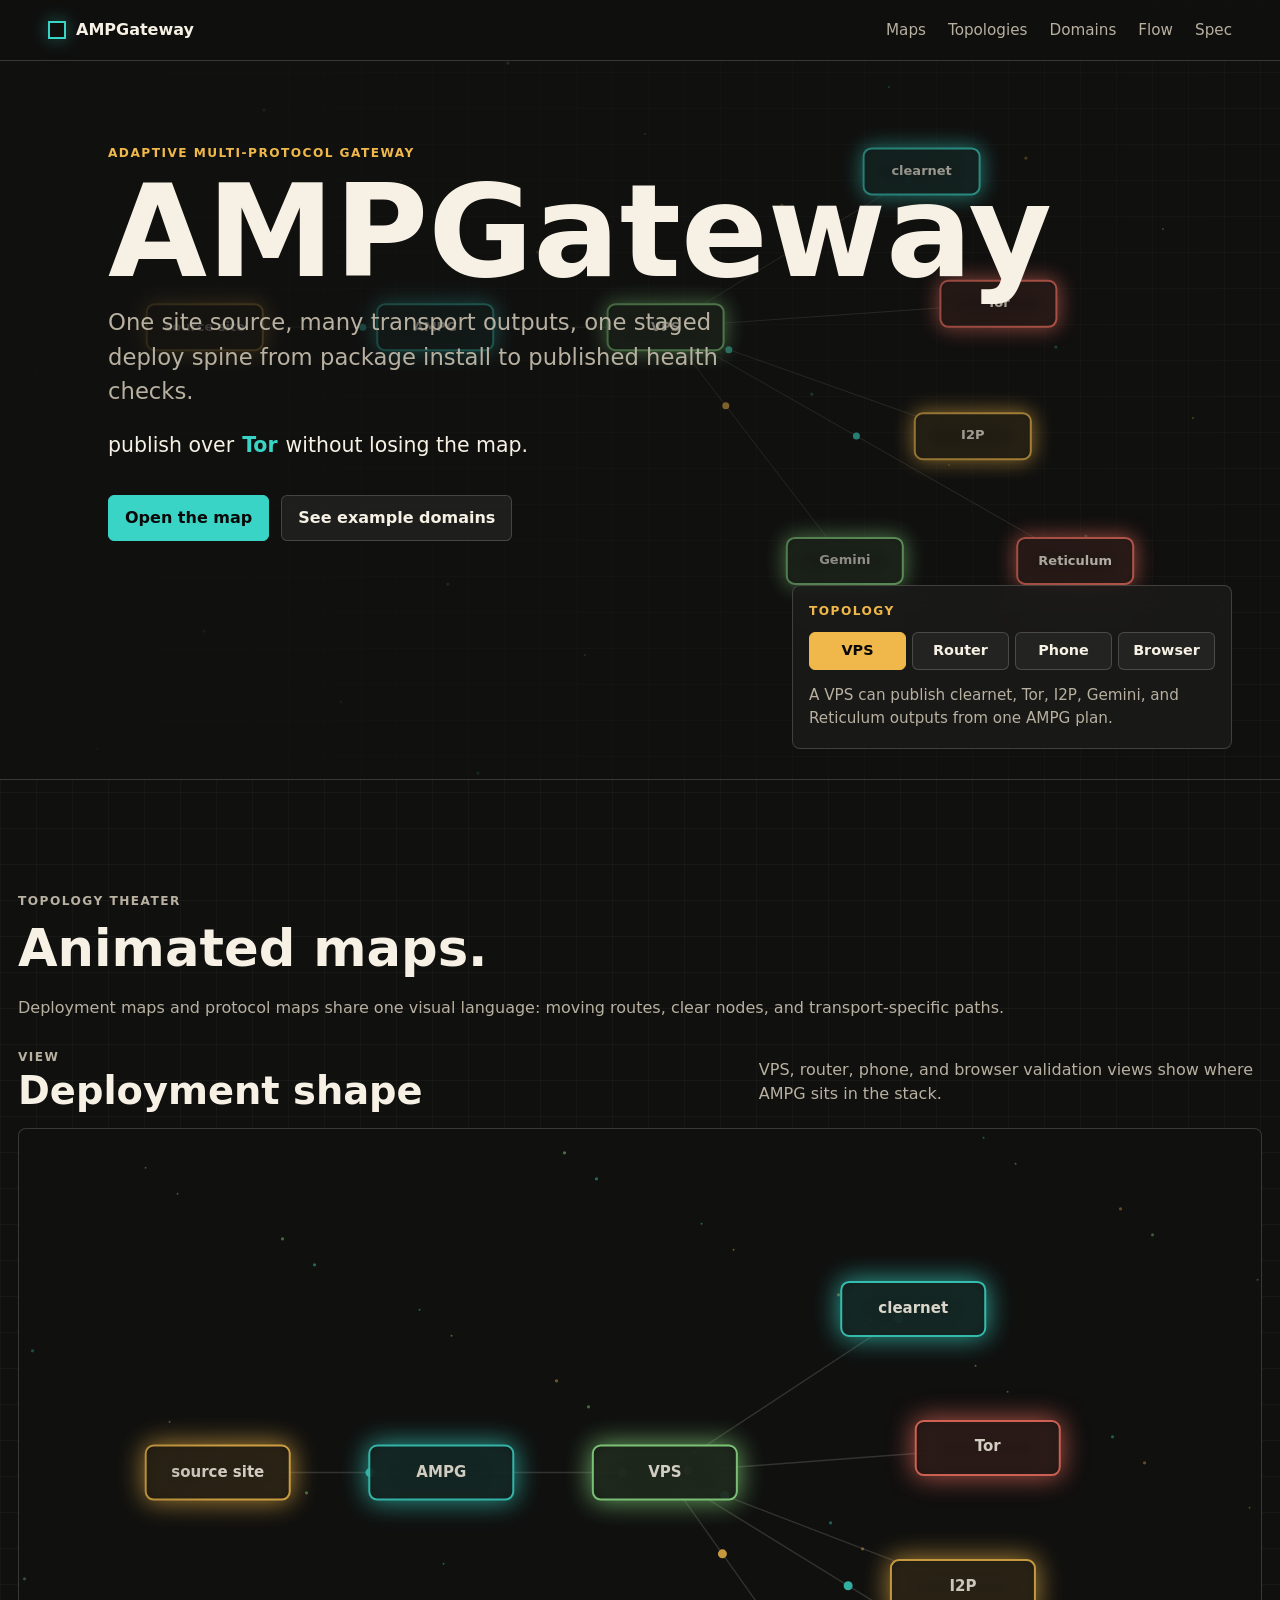
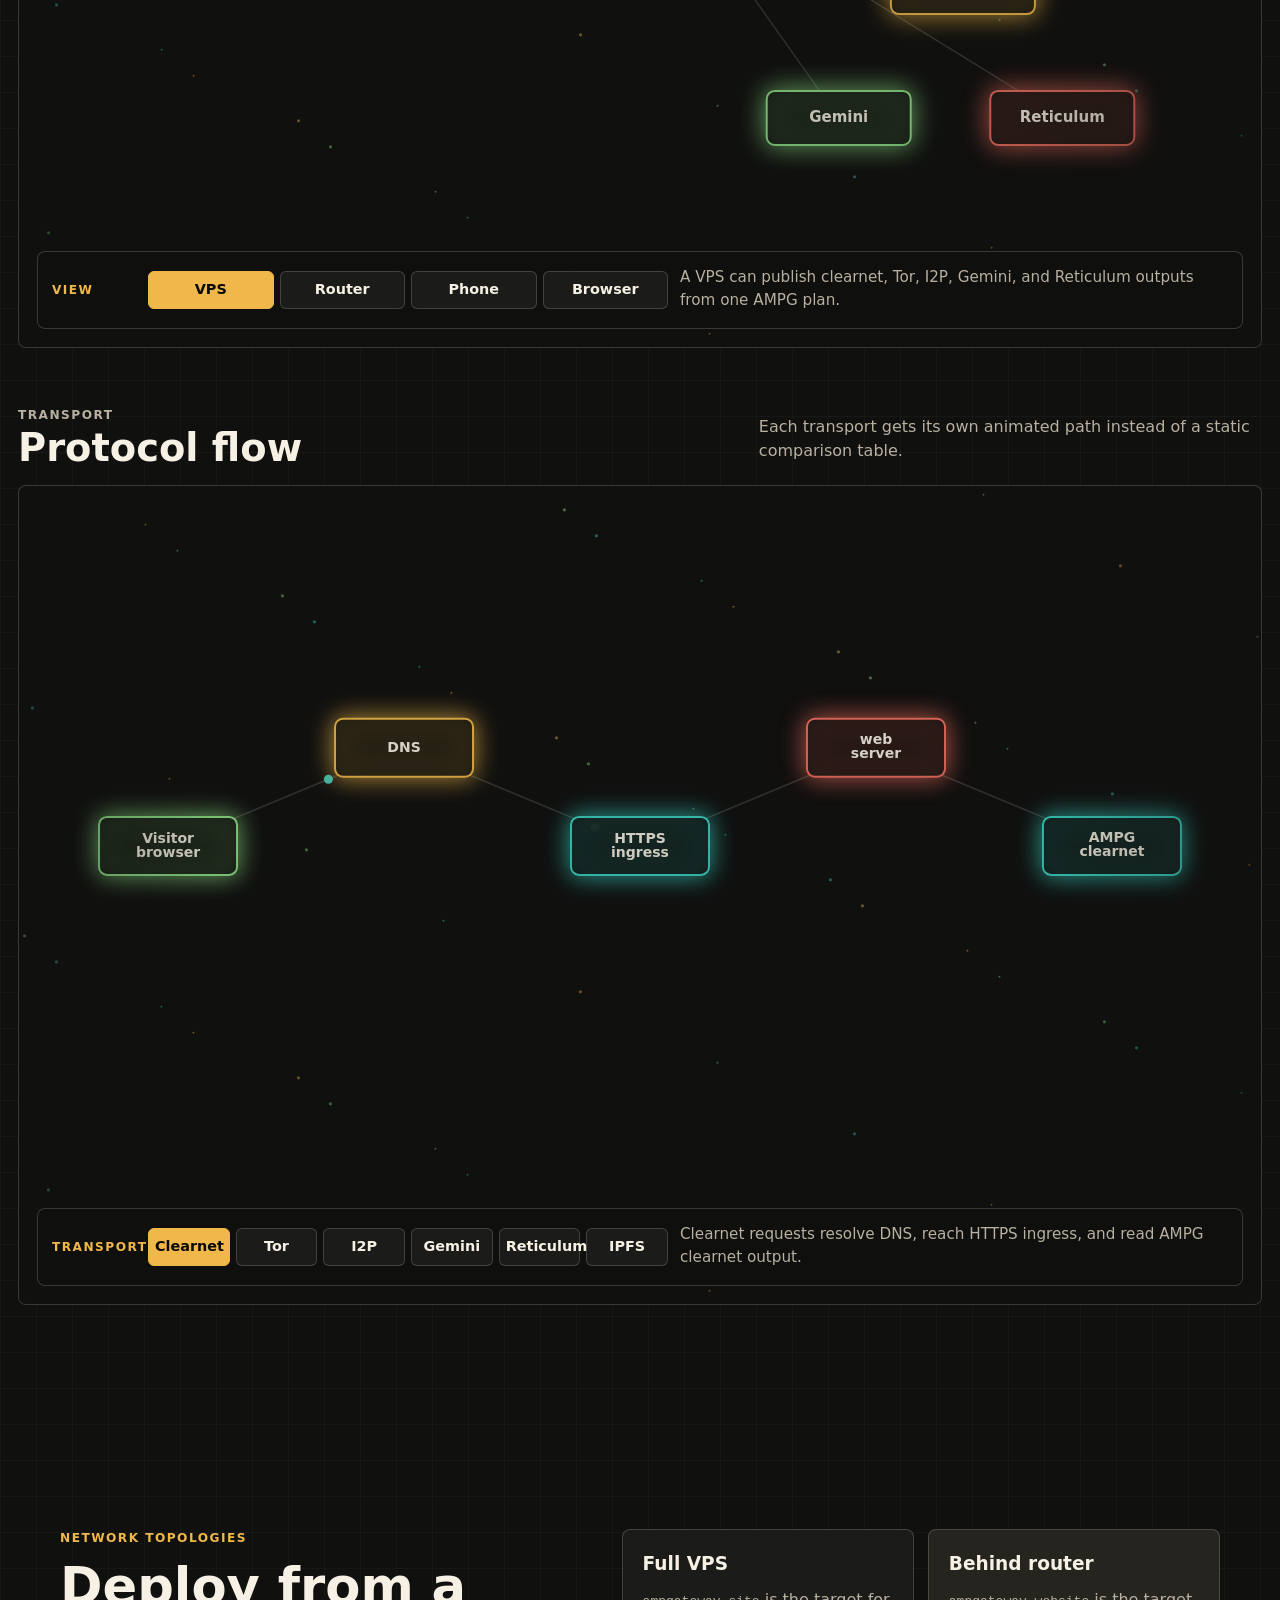
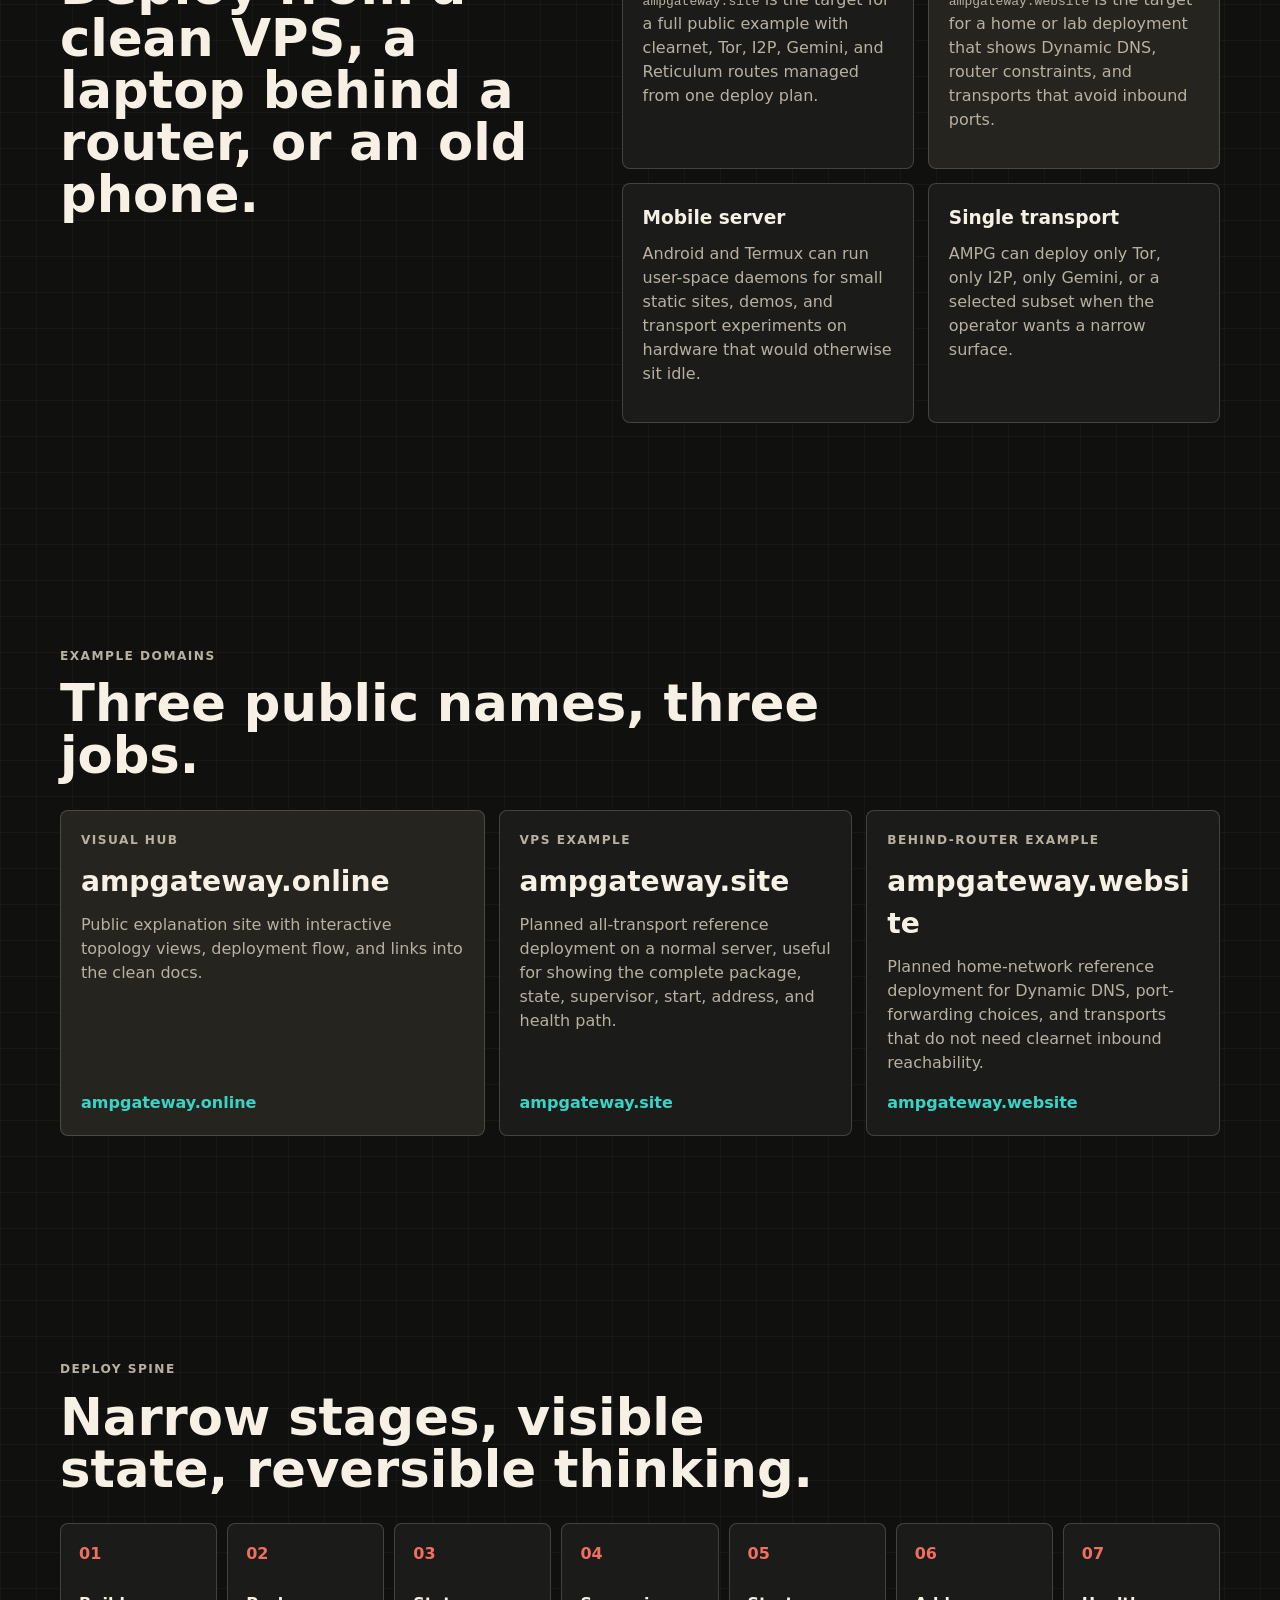
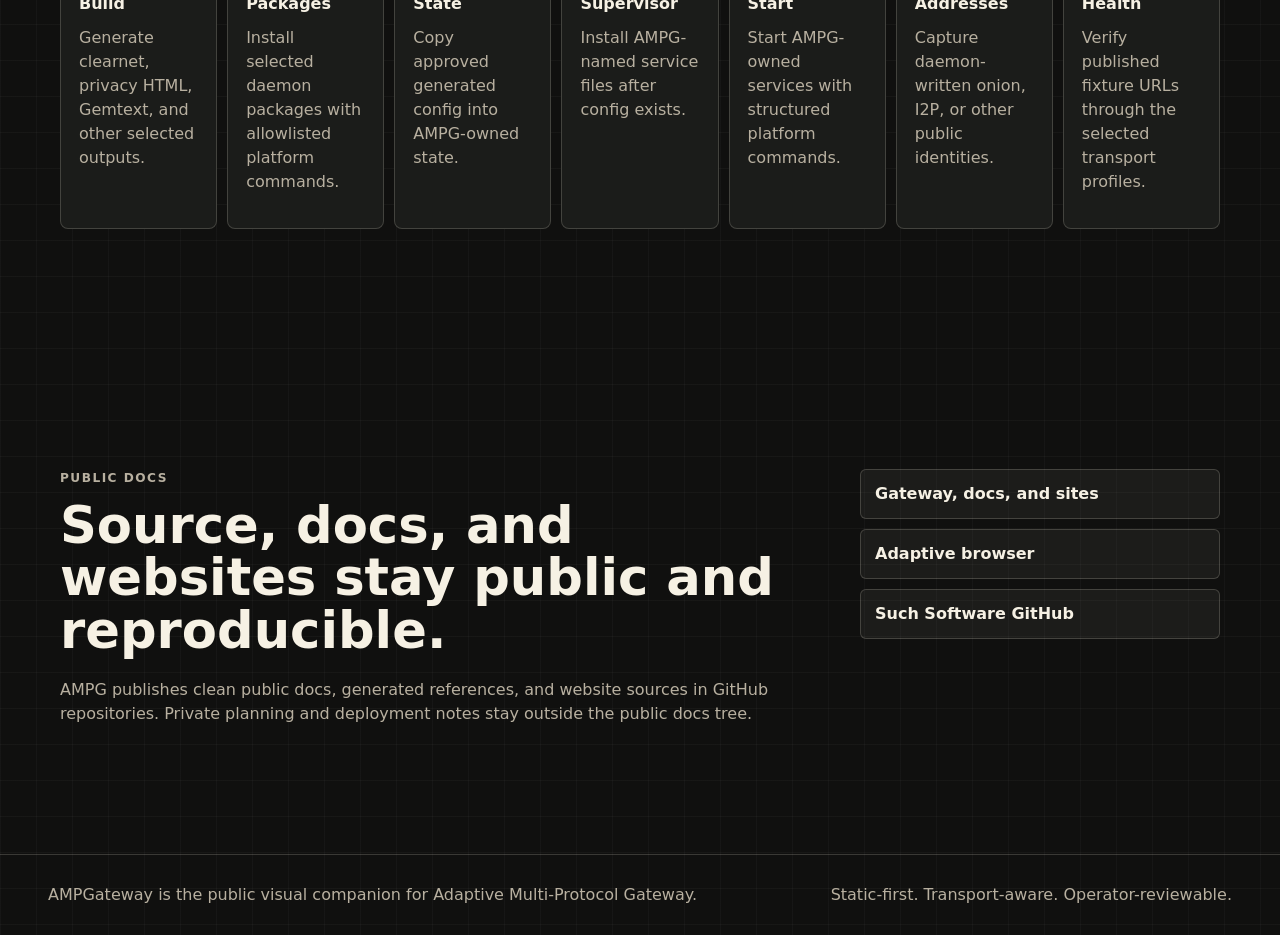
==== commit cfffb4c3: "Animate AMPGateway protocol maps" ====
--- a/sites/ampgateway-online/index.html
+++ b/sites/ampgateway-online/index.html
@@ -21,8 +21,7 @@
         <span>AMPGateway</span>
       </a>
       <nav class="top-nav" aria-label="Primary">
-        <a href="#live-map">Live Map</a>
-        <a href="#protocol-maps">Protocol Maps</a>
+        <a href="#live-map">Maps</a>
         <a href="#topologies">Topologies</a>
         <a href="#domains">Domains</a>
         <a href="#flow">Flow</a>
@@ -66,105 +65,63 @@
 
       <section id="live-map" class="section live-map-section" aria-labelledby="live-map-title">
         <div class="section-heading">
-          <p class="eyebrow">Topology theatre</p>
-          <h2 id="live-map-title">The animated maps, unobstructed.</h2>
+          <p class="eyebrow">Topology Theater</p>
+          <h2 id="live-map-title">Animated maps.</h2>
           <p>
-            The same live topology views from the hero are given a full clean stage here,
-            so the moving routes, nodes, and deployment shapes can be read directly.
-          </p>
-        </div>
-        <div class="map-theatre" aria-label="Interactive topology map">
-          <canvas id="cleanTopologyCanvas" aria-hidden="true"></canvas>
-          <div class="map-theatre-controls">
-            <div class="mode-label">View</div>
-            <div class="segmented" role="group" aria-label="Clean topology selection">
-              <button class="mode-button active" type="button" data-clean-topology="vps">VPS</button>
-              <button class="mode-button" type="button" data-clean-topology="router">Router</button>
-              <button class="mode-button" type="button" data-clean-topology="phone">Phone</button>
-              <button class="mode-button" type="button" data-clean-topology="browser">Browser</button>
-            </div>
-            <p id="cleanTopologyCaption" class="topology-caption" aria-live="polite">
-              A VPS can publish clearnet, Tor, I2P, Gemini, and Reticulum outputs from one AMPG plan.
-            </p>
-          </div>
-        </div>
-      </section>
-
-      <section id="protocol-maps" class="section protocol-map-section" aria-labelledby="protocol-maps-title">
-        <div class="section-heading">
-          <p class="eyebrow">Protocol maps</p>
-          <h2 id="protocol-maps-title">How traffic moves on each transport.</h2>
-          <p>
-            These are the big maps: what the client talks to, where AMPG output sits,
-            and which network pieces carry the request.
-          </p>
-        </div>
-        <div class="protocol-map-stack">
-          <article class="protocol-map">
-            <h3>Clearnet</h3>
-            <div class="path-map" aria-label="Clearnet request path">
-              <span>Visitor browser</span>
-              <span>DNS</span>
-              <span>HTTPS ingress</span>
-              <span>Web server</span>
-              <span>AMPG clearnet output</span>
-            </div>
-            <p>Best when a public domain and inbound web reachability are available.</p>
-          </article>
-          <article class="protocol-map">
-            <h3>Tor onion</h3>
-            <div class="path-map" aria-label="Tor onion request path">
-              <span>Tor Browser</span>
-              <span>Tor circuits</span>
-              <span>Onion service</span>
-              <span>Local HTTP</span>
-              <span>AMPG privacy HTML</span>
-            </div>
-            <p>The public address is the onion name; the origin can stay behind local loopback.</p>
-          </article>
-          <article class="protocol-map">
-            <h3>I2P tunnel</h3>
-            <div class="path-map" aria-label="I2P tunnel request path">
-              <span>I2P browser</span>
-              <span>b32 destination</span>
-              <span>I2P tunnels</span>
-              <span>i2pd server tunnel</span>
-              <span>AMPG privacy HTML</span>
-            </div>
-            <p>The b32 address points at the I2P destination, not a normal DNS hostname.</p>
-          </article>
-          <article class="protocol-map">
-            <h3>Gemini</h3>
-            <div class="path-map" aria-label="Gemini request path">
-              <span>Gemini client</span>
-              <span>TLS capsule</span>
-              <span>Gemini daemon</span>
-              <span>Gemtext tree</span>
-              <span>AMPG text render</span>
-            </div>
-            <p>Small pages, simple links, and text-first structure make the capsule readable.</p>
-          </article>
-          <article class="protocol-map">
-            <h3>Reticulum</h3>
-            <div class="path-map" aria-label="Reticulum request path">
-              <span>RNS client</span>
-              <span>Reticulum mesh</span>
-              <span>Destination hash</span>
-              <span>NomadNet node</span>
-              <span>AMPG Micron output</span>
-            </div>
-            <p>Identity is destination-based, and content should stay compact by default.</p>
-          </article>
-          <article class="protocol-map">
-            <h3>Single transport</h3>
-            <div class="path-map" aria-label="Single transport deployment path">
-              <span>Source site</span>
-              <span>AMPG selection</span>
-              <span>One renderer</span>
-              <span>One daemon</span>
-              <span>One published route</span>
-            </div>
-            <p>Useful for Tor-only, I2P-only, Gemini-only, or Reticulum-focused sites.</p>
+            Deployment maps and protocol maps share one visual language: moving routes,
+            clear nodes, and transport-specific paths.
+          </p>
+        </div>
+        <div class="map-stack">
+          <article class="map-stage" aria-labelledby="deployment-map-title">
+            <div class="map-stage-heading">
+              <div>
+                <p class="eyebrow">View</p>
+                <h3 id="deployment-map-title">Deployment shape</h3>
+              </div>
+              <p>VPS, router, phone, and browser validation views show where AMPG sits in the stack.</p>
+            </div>
+            <div class="map-theater" aria-label="Interactive deployment topology map">
+              <canvas id="cleanTopologyCanvas" aria-hidden="true"></canvas>
+              <div class="map-theater-controls">
+                <div class="mode-label">View</div>
+                <div class="segmented" role="group" aria-label="Deployment topology selection">
+                  <button class="mode-button active" type="button" data-clean-topology="vps">VPS</button>
+                  <button class="mode-button" type="button" data-clean-topology="router">Router</button>
+                  <button class="mode-button" type="button" data-clean-topology="phone">Phone</button>
+                  <button class="mode-button" type="button" data-clean-topology="browser">Browser</button>
+                </div>
+                <p id="cleanTopologyCaption" class="topology-caption" aria-live="polite">
+                  A VPS can publish clearnet, Tor, I2P, Gemini, and Reticulum outputs from one AMPG plan.
+                </p>
+              </div>
+            </div>
+          </article>
+          <article class="map-stage" aria-labelledby="protocol-map-title">
+            <div class="map-stage-heading">
+              <div>
+                <p class="eyebrow">Transport</p>
+                <h3 id="protocol-map-title">Protocol flow</h3>
+              </div>
+              <p>Each transport gets its own animated path instead of a static comparison table.</p>
+            </div>
+            <div class="map-theater" aria-label="Interactive protocol flow map">
+              <canvas id="protocolTopologyCanvas" aria-hidden="true"></canvas>
+              <div class="map-theater-controls protocol-controls">
+                <div class="mode-label">Transport</div>
+                <div class="segmented protocol-segmented" role="group" aria-label="Protocol flow selection">
+                  <button class="mode-button active" type="button" data-protocol-topology="clearnet">Clearnet</button>
+                  <button class="mode-button" type="button" data-protocol-topology="tor">Tor</button>
+                  <button class="mode-button" type="button" data-protocol-topology="i2p">I2P</button>
+                  <button class="mode-button" type="button" data-protocol-topology="gemini">Gemini</button>
+                  <button class="mode-button" type="button" data-protocol-topology="reticulum">Reticulum</button>
+                  <button class="mode-button" type="button" data-protocol-topology="ipfs">IPFS</button>
+                </div>
+                <p id="protocolTopologyCaption" class="topology-caption" aria-live="polite">
+                  Clearnet requests resolve DNS, reach HTTPS ingress, and read AMPG clearnet output.
+                </p>
+              </div>
+            </div>
           </article>
         </div>
       </section>
@@ -262,18 +219,17 @@
       <section id="docs" class="section docs-section" aria-labelledby="docs-title">
         <div>
           <p class="eyebrow">Public docs</p>
-          <h2 id="docs-title">The visual site stays tied to the public spec.</h2>
+          <h2 id="docs-title">Source, docs, and websites stay public and reproducible.</h2>
           <p>
-            The source for this page lives in the AMPG repository and can be rendered by
-            AMPG like any other static site. The Markdown docs stay concise; this site
-            turns the same concepts into topology-first views.
+            AMPG publishes clean public docs, generated references, and website sources
+            in GitHub repositories. Private planning and deployment notes stay outside
+            the public docs tree.
           </p>
         </div>
         <div class="doc-links">
-          <a href="#topologies">Topology guide</a>
-          <a href="#flow">Deploy stages</a>
-          <a href="#domains">Domain examples</a>
-          <a href="#top">Transport map</a>
+          <a href="https://github.com/Such-Software/adaptive-multi-protocol-gateway">Gateway, docs, and sites</a>
+          <a href="https://github.com/Such-Software/adaptive-multi-protocol-browser">Adaptive browser</a>
+          <a href="https://github.com/Such-Software">Such Software GitHub</a>
         </div>
       </section>
     </main>
--- a/sites/ampgateway-online/styles.css
+++ b/sites/ampgateway-online/styles.css
@@ -113,7 +113,8 @@
 }
 
 #topologyCanvas,
-#cleanTopologyCanvas {
+#cleanTopologyCanvas,
+#protocolTopologyCanvas {
   position: absolute;
   inset: 0;
   width: 100%;
@@ -299,16 +300,14 @@
 }
 
 .topology-grid,
-.domain-grid,
-.protocol-map-stack {
+.domain-grid {
   display: grid;
   grid-template-columns: repeat(2, minmax(0, 1fr));
   gap: 14px;
 }
 
 .topology-grid article,
-.domain-card,
-.protocol-map {
+.domain-card {
   min-height: 190px;
   padding: 20px;
   border: 1px solid var(--line);
@@ -317,8 +316,7 @@
 }
 
 .topology-grid article:nth-child(2),
-.domain-card.featured,
-.protocol-map:nth-child(2n) {
+.domain-card.featured {
   background: var(--panel-strong);
 }
 
@@ -326,7 +324,6 @@
 .domain-card p,
 .docs-section p,
 .flow-list p,
-.protocol-map p,
 .section-heading p {
   color: var(--muted);
 }
@@ -339,7 +336,35 @@
   width: min(1440px, calc(100% - 36px));
 }
 
-.map-theatre {
+.map-stack {
+  display: grid;
+  gap: clamp(28px, 5vw, 58px);
+}
+
+.map-stage {
+  display: grid;
+  gap: 18px;
+}
+
+.map-stage-heading {
+  display: grid;
+  grid-template-columns: minmax(0, 0.58fr) minmax(260px, 0.42fr);
+  gap: clamp(18px, 4vw, 46px);
+  align-items: end;
+}
+
+.map-stage-heading h3 {
+  margin-bottom: 0;
+  font-size: clamp(1.65rem, 3vw, 3.25rem);
+  line-height: 1.02;
+}
+
+.map-stage-heading p {
+  margin-bottom: 4px;
+  color: var(--muted);
+}
+
+.map-theater {
   position: relative;
   min-height: clamp(540px, 72vw, 820px);
   overflow: hidden;
@@ -348,7 +373,7 @@
   background: #10100f;
 }
 
-.map-theatre::after {
+.map-theater::after {
   content: "";
   position: absolute;
   inset: 0;
@@ -358,7 +383,7 @@
     radial-gradient(circle at 50% 50%, transparent 0 56%, rgba(16, 16, 15, 0.42) 100%);
 }
 
-.map-theatre-controls {
+.map-theater-controls {
   position: absolute;
   left: 18px;
   right: 18px;
@@ -375,81 +400,13 @@
   backdrop-filter: blur(18px);
 }
 
-.map-theatre-controls .mode-label,
-.map-theatre-controls .topology-caption {
+.map-theater-controls .mode-label,
+.map-theater-controls .topology-caption {
   margin: 0;
 }
 
-.protocol-map-section {
-  width: min(1360px, calc(100% - 36px));
-}
-
-.protocol-map-stack {
-  grid-template-columns: 1fr;
-  gap: 18px;
-}
-
-.protocol-map {
-  display: grid;
-  grid-template-columns: 180px minmax(0, 1fr) 280px;
-  gap: clamp(18px, 3vw, 34px);
-  align-items: center;
-  min-height: 210px;
-}
-
-.protocol-map h3 {
-  margin-bottom: 0;
-  font-size: clamp(1.45rem, 2.4vw, 2.4rem);
-}
-
-.path-map {
-  display: grid;
-  grid-template-columns: repeat(5, minmax(120px, 1fr));
-  gap: 12px;
-  align-items: center;
-}
-
-.path-map span {
-  position: relative;
-  display: grid;
-  min-height: 78px;
-  place-items: center;
-  padding: 12px;
-  border: 1px solid rgba(246, 241, 228, 0.26);
-  border-radius: 8px;
-  background: rgba(246, 241, 228, 0.055);
-  color: var(--text);
-  font-size: 0.92rem;
-  font-weight: 900;
-  text-align: center;
-}
-
-.path-map span:not(:last-child)::after {
-  content: "";
-  position: absolute;
-  top: 50%;
-  right: -13px;
-  width: 13px;
-  height: 2px;
-  background: var(--amber);
-  transform: translateY(-50%);
-}
-
-.path-map span:nth-child(1) {
-  border-color: var(--green);
-}
-
-.path-map span:nth-child(2),
-.path-map span:nth-child(3) {
-  border-color: var(--amber);
-}
-
-.path-map span:nth-child(4) {
-  border-color: var(--coral);
-}
-
-.path-map span:nth-child(5) {
-  border-color: var(--teal);
+.protocol-segmented {
+  grid-template-columns: repeat(6, minmax(0, 1fr));
 }
 
 .domain-grid {
@@ -572,7 +529,8 @@
   }
 
   .split,
-  .docs-section {
+  .docs-section,
+  .map-stage-heading {
     grid-template-columns: 1fr;
   }
 
@@ -581,27 +539,12 @@
     grid-template-columns: 1fr;
   }
 
-  .map-theatre-controls,
-  .protocol-map {
+  .map-theater-controls {
     grid-template-columns: 1fr;
   }
 
-  .map-theatre {
+  .map-theater {
     min-height: 680px;
-  }
-
-  .path-map {
-    grid-template-columns: 1fr;
-  }
-
-  .path-map span:not(:last-child)::after {
-    top: auto;
-    right: auto;
-    bottom: -13px;
-    left: 50%;
-    width: 2px;
-    height: 13px;
-    transform: translateX(-50%);
   }
 
   .flow-list {
@@ -638,14 +581,18 @@
     grid-template-columns: 1fr;
   }
 
-  .map-theatre {
+  .map-theater {
     min-height: 760px;
   }
 
-  .map-theatre-controls {
+  .map-theater-controls {
     left: 12px;
     right: 12px;
     bottom: 12px;
+  }
+
+  .protocol-segmented {
+    grid-template-columns: 1fr;
   }
 
   .flow-list li {
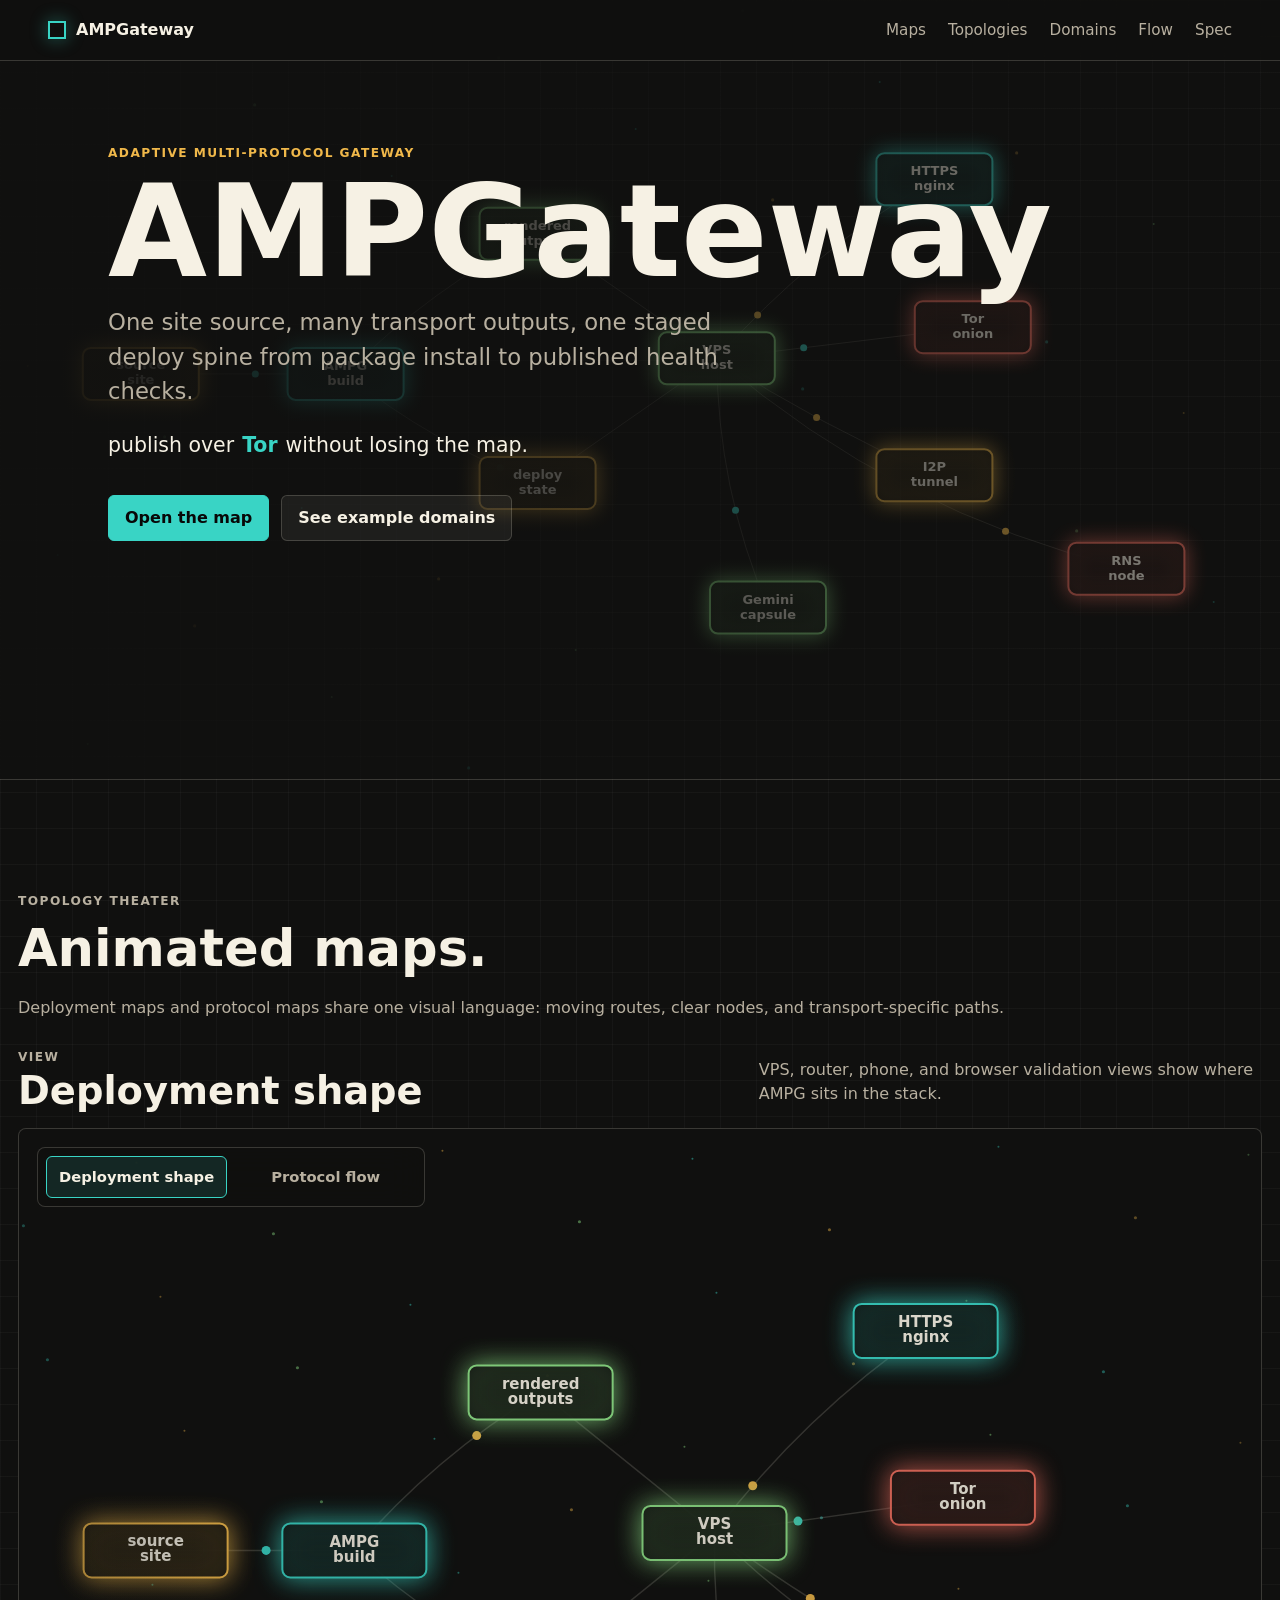
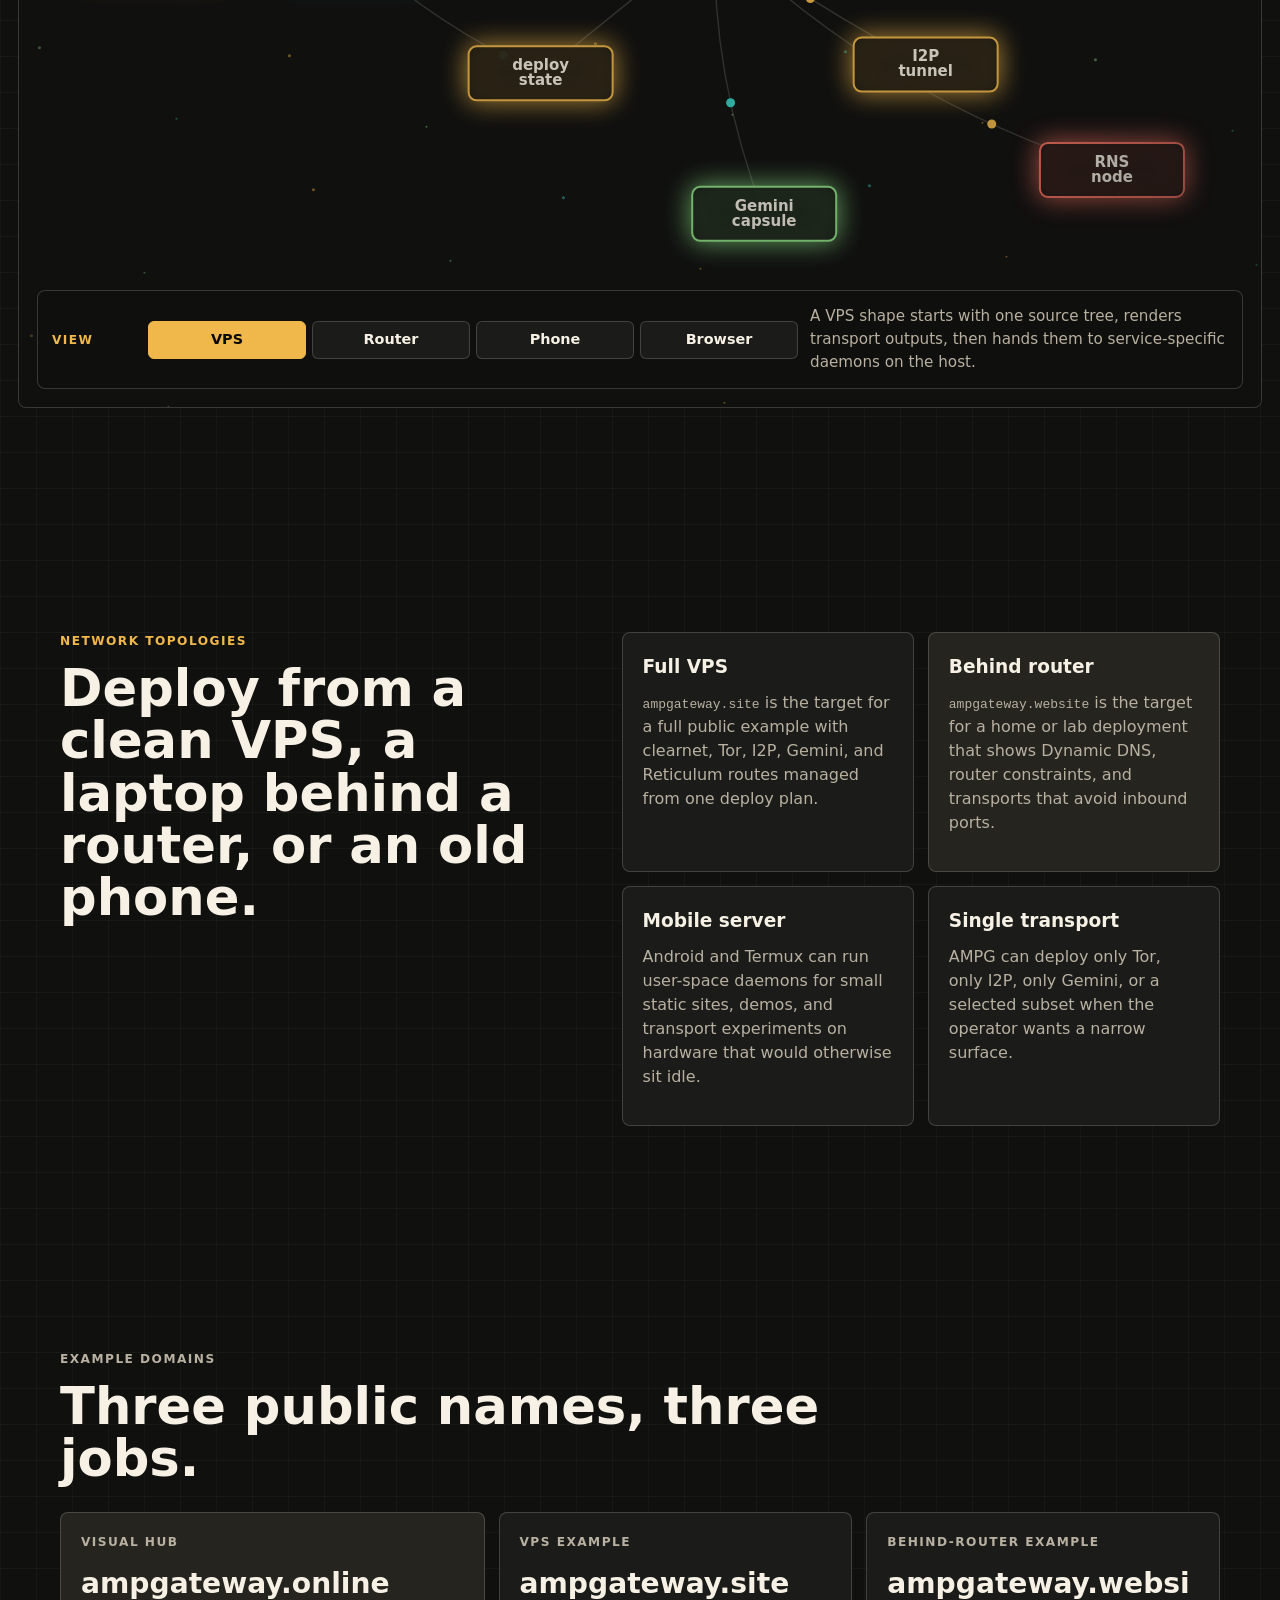
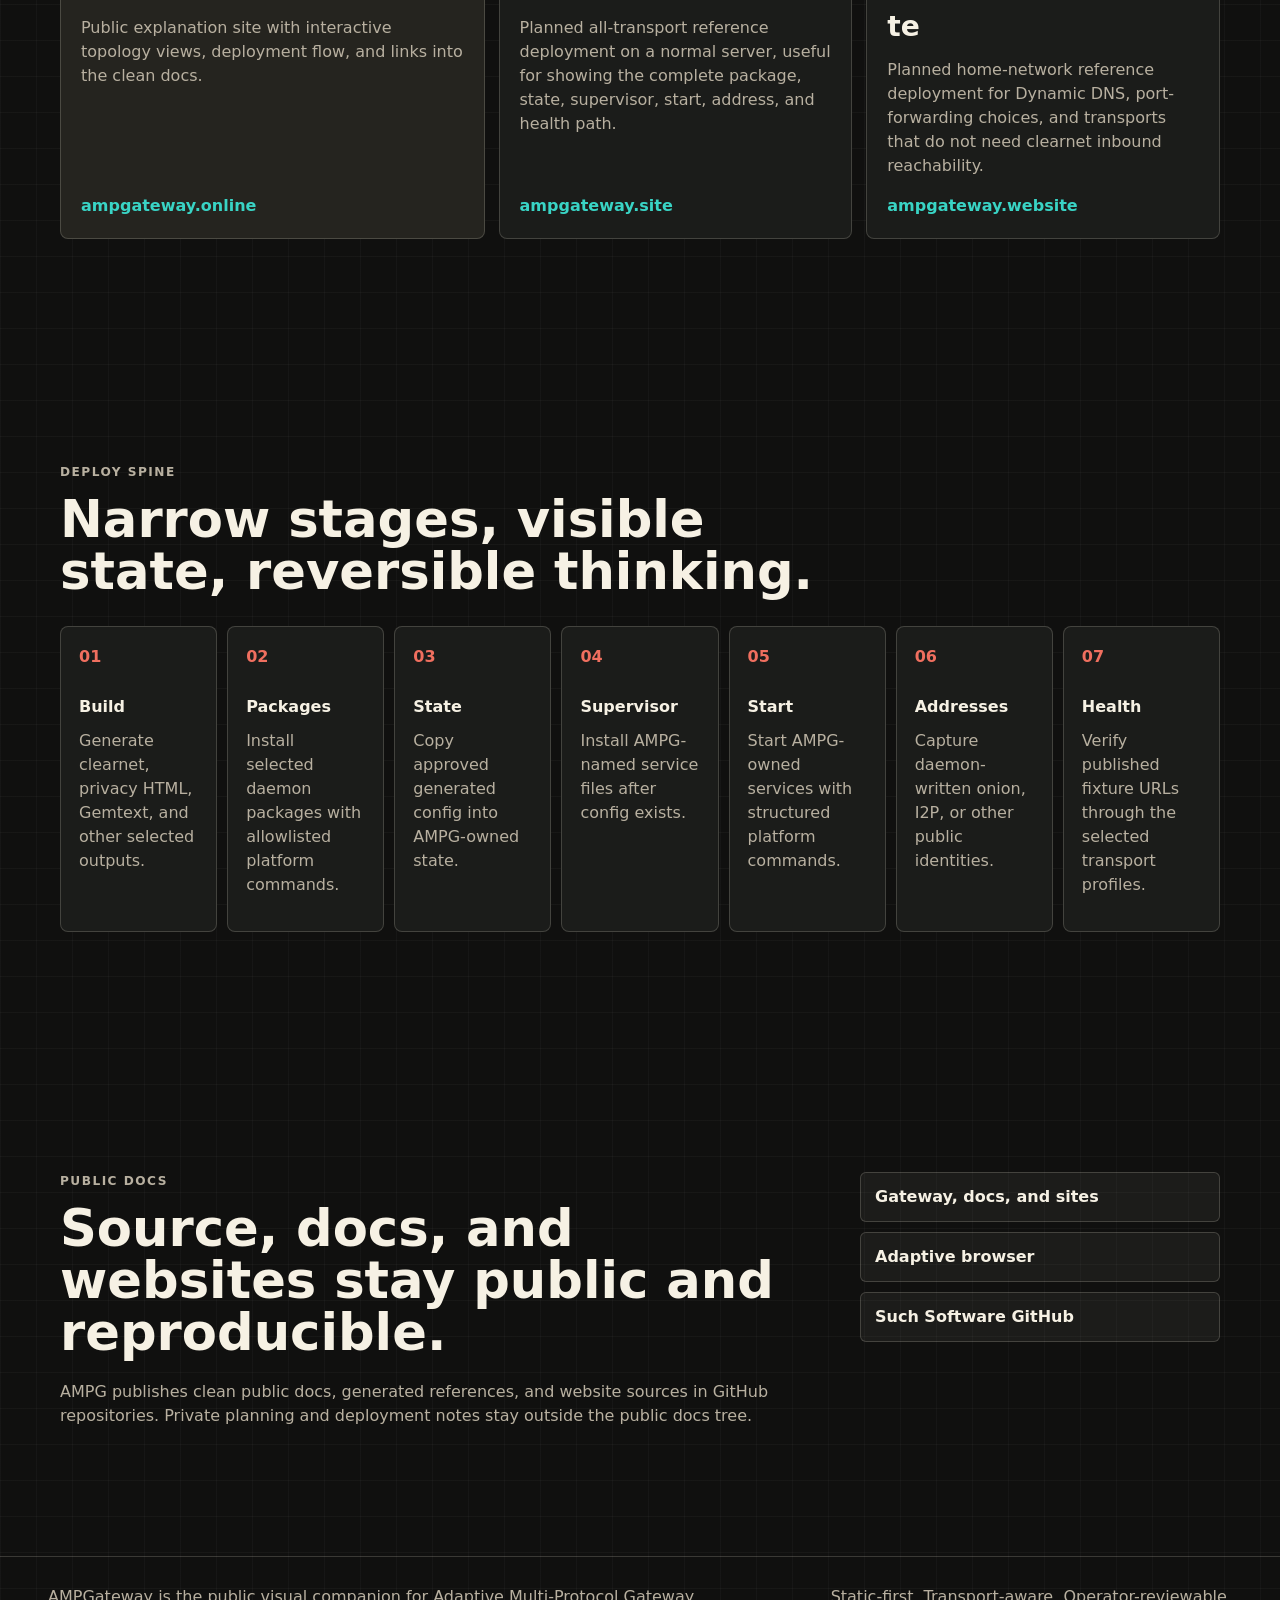
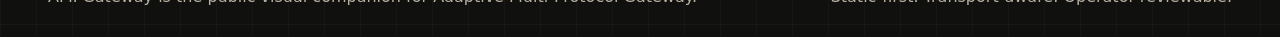
==== commit 4289feb1: "Refine AMPGateway topology theater" ====
--- a/sites/ampgateway-online/index.html
+++ b/sites/ampgateway-online/index.html
@@ -49,18 +49,6 @@
             <a class="button secondary" href="#domains">See example domains</a>
           </div>
         </div>
-        <div class="topology-panel" aria-label="Topology modes">
-          <div class="mode-label">Topology</div>
-          <div class="segmented" role="group" aria-label="Topology selection">
-            <button class="mode-button active" type="button" data-topology="vps">VPS</button>
-            <button class="mode-button" type="button" data-topology="router">Router</button>
-            <button class="mode-button" type="button" data-topology="phone">Phone</button>
-            <button class="mode-button" type="button" data-topology="browser">Browser</button>
-          </div>
-          <p id="topologyCaption" class="topology-caption" aria-live="polite">
-            A VPS can publish clearnet, Tor, I2P, Gemini, and Reticulum outputs from one AMPG plan.
-          </p>
-        </div>
       </section>
 
       <section id="live-map" class="section live-map-section" aria-labelledby="live-map-title">
@@ -72,18 +60,57 @@
             clear nodes, and transport-specific paths.
           </p>
         </div>
-        <div class="map-stack">
-          <article class="map-stage" aria-labelledby="deployment-map-title">
-            <div class="map-stage-heading">
-              <div>
-                <p class="eyebrow">View</p>
-                <h3 id="deployment-map-title">Deployment shape</h3>
-              </div>
-              <p>VPS, router, phone, and browser validation views show where AMPG sits in the stack.</p>
+        <article class="map-stage" aria-labelledby="map-stage-title">
+          <div class="map-stage-heading">
+            <div>
+              <p id="map-stage-eyebrow" class="eyebrow">View</p>
+              <h3 id="map-stage-title">Deployment shape</h3>
             </div>
-            <div class="map-theater" aria-label="Interactive deployment topology map">
-              <canvas id="cleanTopologyCanvas" aria-hidden="true"></canvas>
-              <div class="map-theater-controls">
+            <p id="map-stage-description">
+              VPS, router, phone, and browser validation views show where AMPG sits in the stack.
+            </p>
+          </div>
+          <div class="map-theater" aria-label="Interactive topology and protocol map">
+            <canvas id="cleanTopologyCanvas" class="map-canvas active" aria-hidden="true"></canvas>
+            <canvas id="protocolTopologyCanvas" class="map-canvas" aria-hidden="true"></canvas>
+            <div class="map-tabs" role="tablist" aria-label="Map mode">
+              <button
+                id="deployment-map-tab"
+                class="map-tab active"
+                type="button"
+                role="tab"
+                aria-selected="true"
+                aria-controls="deployment-map-controls"
+                data-map-mode="deployment"
+                data-map-title="Deployment shape"
+                data-map-eyebrow="View"
+                data-map-description="VPS, router, phone, and browser validation views show where AMPG sits in the stack."
+              >
+                Deployment shape
+              </button>
+              <button
+                id="protocol-map-tab"
+                class="map-tab"
+                type="button"
+                role="tab"
+                aria-selected="false"
+                aria-controls="protocol-map-controls"
+                data-map-mode="protocol"
+                data-map-title="Protocol flow"
+                data-map-eyebrow="Transport"
+                data-map-description="Transport maps show the real network shape: discovery, routing, service endpoints, and AMPG output."
+              >
+                Protocol flow
+              </button>
+            </div>
+            <div class="map-theater-controls">
+              <div
+                id="deployment-map-controls"
+                class="map-control-panel active"
+                role="tabpanel"
+                aria-labelledby="deployment-map-tab"
+                data-map-controls="deployment"
+              >
                 <div class="mode-label">View</div>
                 <div class="segmented" role="group" aria-label="Deployment topology selection">
                   <button class="mode-button active" type="button" data-clean-topology="vps">VPS</button>
@@ -92,22 +119,18 @@
                   <button class="mode-button" type="button" data-clean-topology="browser">Browser</button>
                 </div>
                 <p id="cleanTopologyCaption" class="topology-caption" aria-live="polite">
-                  A VPS can publish clearnet, Tor, I2P, Gemini, and Reticulum outputs from one AMPG plan.
+                  A VPS shape starts with one source tree, renders transport outputs, then hands them
+                  to service-specific daemons on the host.
                 </p>
               </div>
-            </div>
-          </article>
-          <article class="map-stage" aria-labelledby="protocol-map-title">
-            <div class="map-stage-heading">
-              <div>
-                <p class="eyebrow">Transport</p>
-                <h3 id="protocol-map-title">Protocol flow</h3>
-              </div>
-              <p>Each transport gets its own animated path instead of a static comparison table.</p>
-            </div>
-            <div class="map-theater" aria-label="Interactive protocol flow map">
-              <canvas id="protocolTopologyCanvas" aria-hidden="true"></canvas>
-              <div class="map-theater-controls protocol-controls">
+              <div
+                id="protocol-map-controls"
+                class="map-control-panel"
+                role="tabpanel"
+                aria-labelledby="protocol-map-tab"
+                data-map-controls="protocol"
+                hidden
+              >
                 <div class="mode-label">Transport</div>
                 <div class="segmented protocol-segmented" role="group" aria-label="Protocol flow selection">
                   <button class="mode-button active" type="button" data-protocol-topology="clearnet">Clearnet</button>
@@ -118,12 +141,13 @@
                   <button class="mode-button" type="button" data-protocol-topology="ipfs">IPFS</button>
                 </div>
                 <p id="protocolTopologyCaption" class="topology-caption" aria-live="polite">
-                  Clearnet requests resolve DNS, reach HTTPS ingress, and read AMPG clearnet output.
+                  Clearnet splits into a DNS discovery path and an HTTPS request path before the web
+                  server reads AMPG output.
                 </p>
               </div>
             </div>
-          </article>
-        </div>
+          </div>
+        </article>
       </section>
 
       <section id="topologies" class="section split" aria-labelledby="topologies-title">
--- a/sites/ampgateway-online/styles.css
+++ b/sites/ampgateway-online/styles.css
@@ -114,11 +114,25 @@
 
 #topologyCanvas,
 #cleanTopologyCanvas,
-#protocolTopologyCanvas {
+#protocolTopologyCanvas,
+.map-canvas {
   position: absolute;
   inset: 0;
   width: 100%;
   height: 100%;
+}
+
+#topologyCanvas {
+  opacity: 0.64;
+}
+
+.map-canvas {
+  opacity: 0;
+  transition: opacity 260ms ease;
+}
+
+.map-canvas.active {
+  opacity: 1;
 }
 
 .hero::after {
@@ -134,7 +148,7 @@
   z-index: 1;
   max-width: var(--max);
   margin: 0 auto;
-  padding: clamp(118px, 16vh, 168px) clamp(18px, 4vw, 48px) 160px;
+  padding: clamp(118px, 16vh, 168px) clamp(18px, 4vw, 48px) 130px;
 }
 
 .eyebrow,
@@ -241,19 +255,6 @@
   background: rgba(246, 241, 228, 0.06);
 }
 
-.topology-panel {
-  position: absolute;
-  right: clamp(18px, 4vw, 48px);
-  bottom: 30px;
-  z-index: 2;
-  width: min(440px, calc(100% - 36px));
-  padding: 16px;
-  border: 1px solid var(--line);
-  border-radius: 8px;
-  background: rgba(27, 28, 26, 0.82);
-  backdrop-filter: blur(18px);
-}
-
 .segmented {
   display: grid;
   grid-template-columns: repeat(4, minmax(0, 1fr));
@@ -290,6 +291,7 @@
   width: min(var(--max), calc(100% - 36px));
   margin: 0 auto;
   padding: clamp(64px, 10vw, 112px) 0;
+  scroll-margin-top: 82px;
 }
 
 .split {
@@ -333,12 +335,7 @@
 }
 
 .live-map-section {
-  width: min(1440px, calc(100% - 36px));
-}
-
-.map-stack {
-  display: grid;
-  gap: clamp(28px, 5vw, 58px);
+  width: min(1520px, calc(100% - 36px));
 }
 
 .map-stage {
@@ -366,7 +363,7 @@
 
 .map-theater {
   position: relative;
-  min-height: clamp(540px, 72vw, 820px);
+  min-height: clamp(640px, 74vw, 880px);
   overflow: hidden;
   border: 1px solid var(--line);
   border-radius: 8px;
@@ -383,16 +380,47 @@
     radial-gradient(circle at 50% 50%, transparent 0 56%, rgba(16, 16, 15, 0.42) 100%);
 }
 
+.map-tabs {
+  position: absolute;
+  top: 18px;
+  left: 18px;
+  z-index: 2;
+  display: inline-grid;
+  grid-template-columns: repeat(2, minmax(160px, 1fr));
+  gap: 8px;
+  padding: 8px;
+  border: 1px solid var(--line);
+  border-radius: 8px;
+  background: rgba(16, 16, 15, 0.72);
+  backdrop-filter: blur(18px);
+}
+
+.map-tab {
+  min-height: 42px;
+  padding: 8px 12px;
+  border: 1px solid transparent;
+  border-radius: 6px;
+  background: transparent;
+  color: var(--muted);
+  font: inherit;
+  font-size: 0.92rem;
+  font-weight: 900;
+  cursor: pointer;
+}
+
+.map-tab.active,
+.map-tab:focus-visible {
+  border-color: var(--teal);
+  background: rgba(57, 212, 197, 0.12);
+  color: var(--text);
+}
+
 .map-theater-controls {
   position: absolute;
   left: 18px;
   right: 18px;
   bottom: 18px;
   z-index: 2;
-  display: grid;
-  grid-template-columns: 84px minmax(0, 520px) minmax(260px, 1fr);
-  gap: 12px;
-  align-items: center;
   padding: 14px;
   border: 1px solid var(--line);
   border-radius: 8px;
@@ -400,8 +428,19 @@
   backdrop-filter: blur(18px);
 }
 
-.map-theater-controls .mode-label,
-.map-theater-controls .topology-caption {
+.map-control-panel {
+  display: grid;
+  grid-template-columns: 84px minmax(0, 650px) minmax(280px, 1fr);
+  gap: 12px;
+  align-items: center;
+}
+
+.map-control-panel[hidden] {
+  display: none;
+}
+
+.map-control-panel .mode-label,
+.map-control-panel .topology-caption {
   margin: 0;
 }
 
@@ -517,7 +556,7 @@
   }
 
   .hero {
-    min-height: 860px;
+    min-height: 780px;
   }
 
   .hero::after {
@@ -525,7 +564,7 @@
   }
 
   .hero-inner {
-    padding-bottom: 280px;
+    padding-bottom: 150px;
   }
 
   .split,
@@ -539,12 +578,12 @@
     grid-template-columns: 1fr;
   }
 
-  .map-theater-controls {
+  .map-control-panel {
     grid-template-columns: 1fr;
   }
 
   .map-theater {
-    min-height: 680px;
+    min-height: 740px;
   }
 
   .flow-list {
@@ -572,17 +611,19 @@
     justify-content: center;
   }
 
-  .topology-panel {
-    bottom: 18px;
-  }
-
   .segmented,
   .flow-list {
     grid-template-columns: 1fr;
   }
 
   .map-theater {
-    min-height: 760px;
+    min-height: 820px;
+  }
+
+  .map-tabs {
+    left: 12px;
+    right: 12px;
+    grid-template-columns: 1fr;
   }
 
   .map-theater-controls {
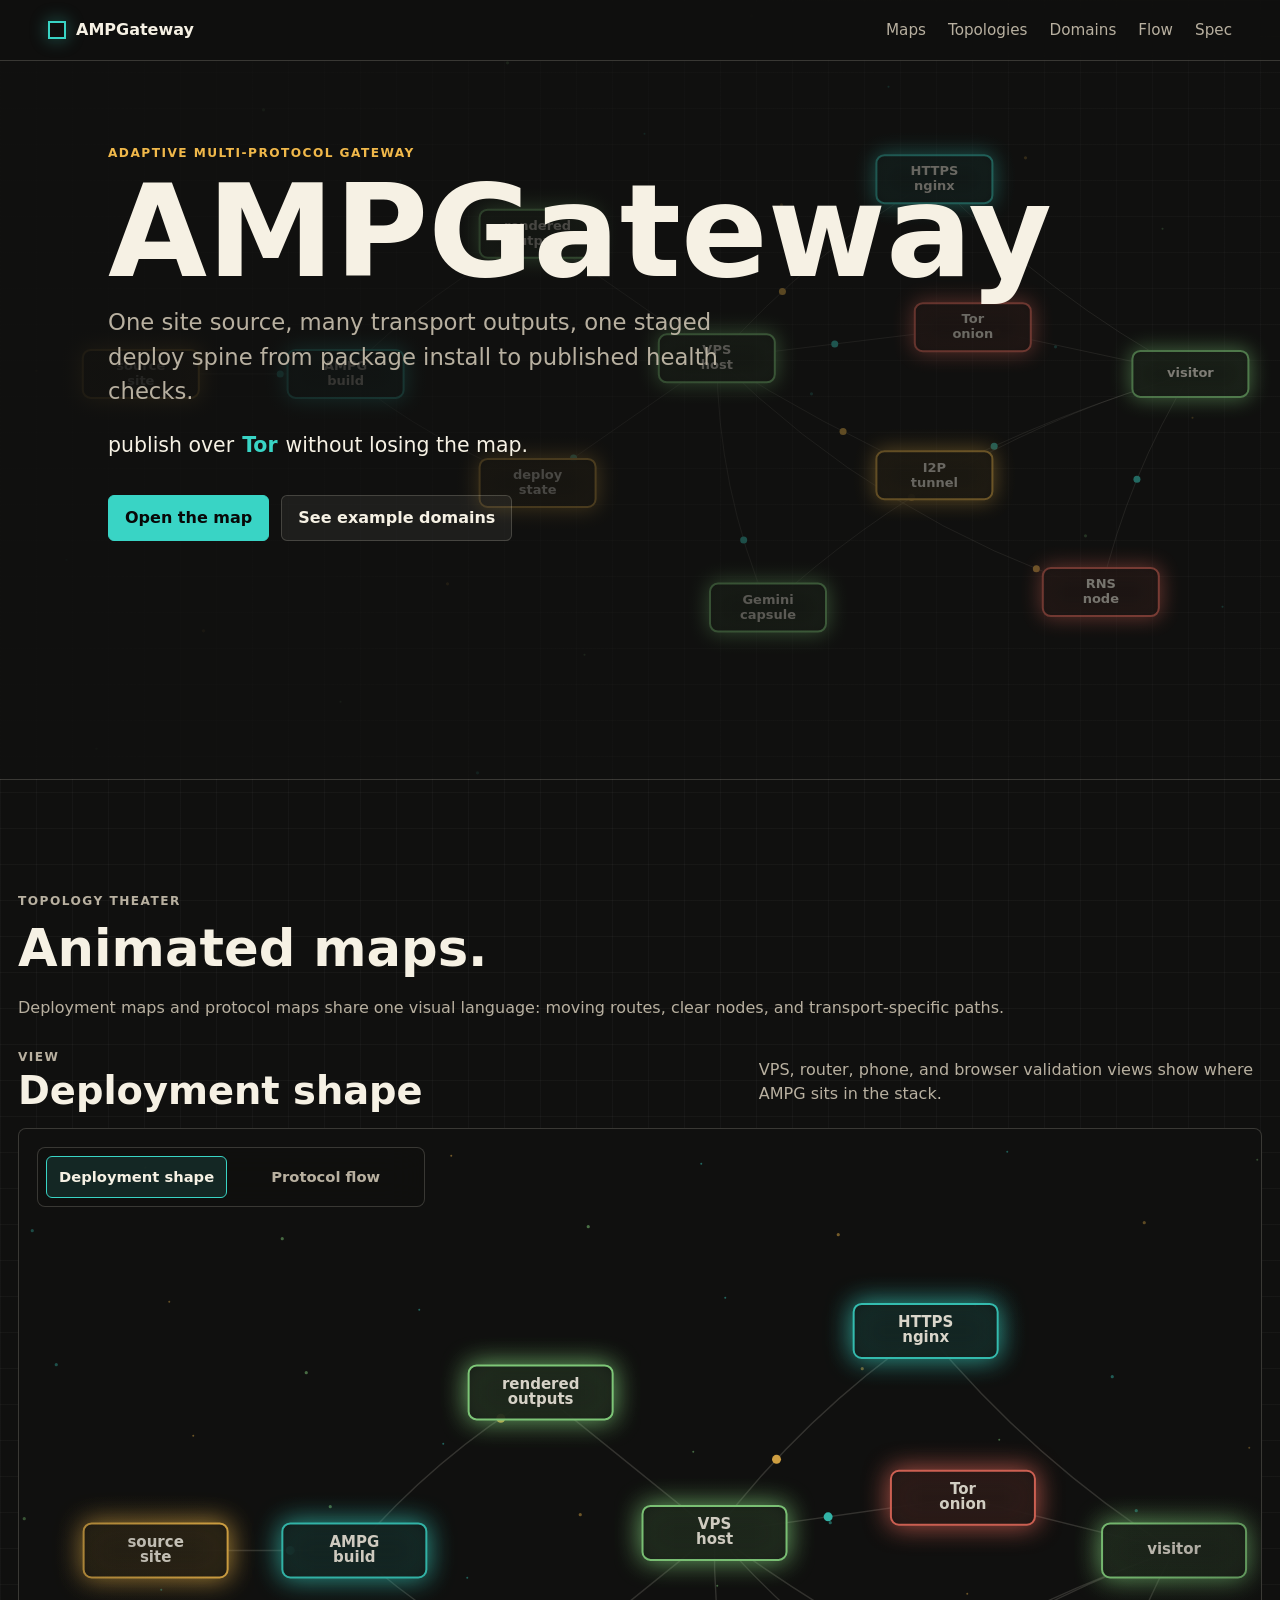
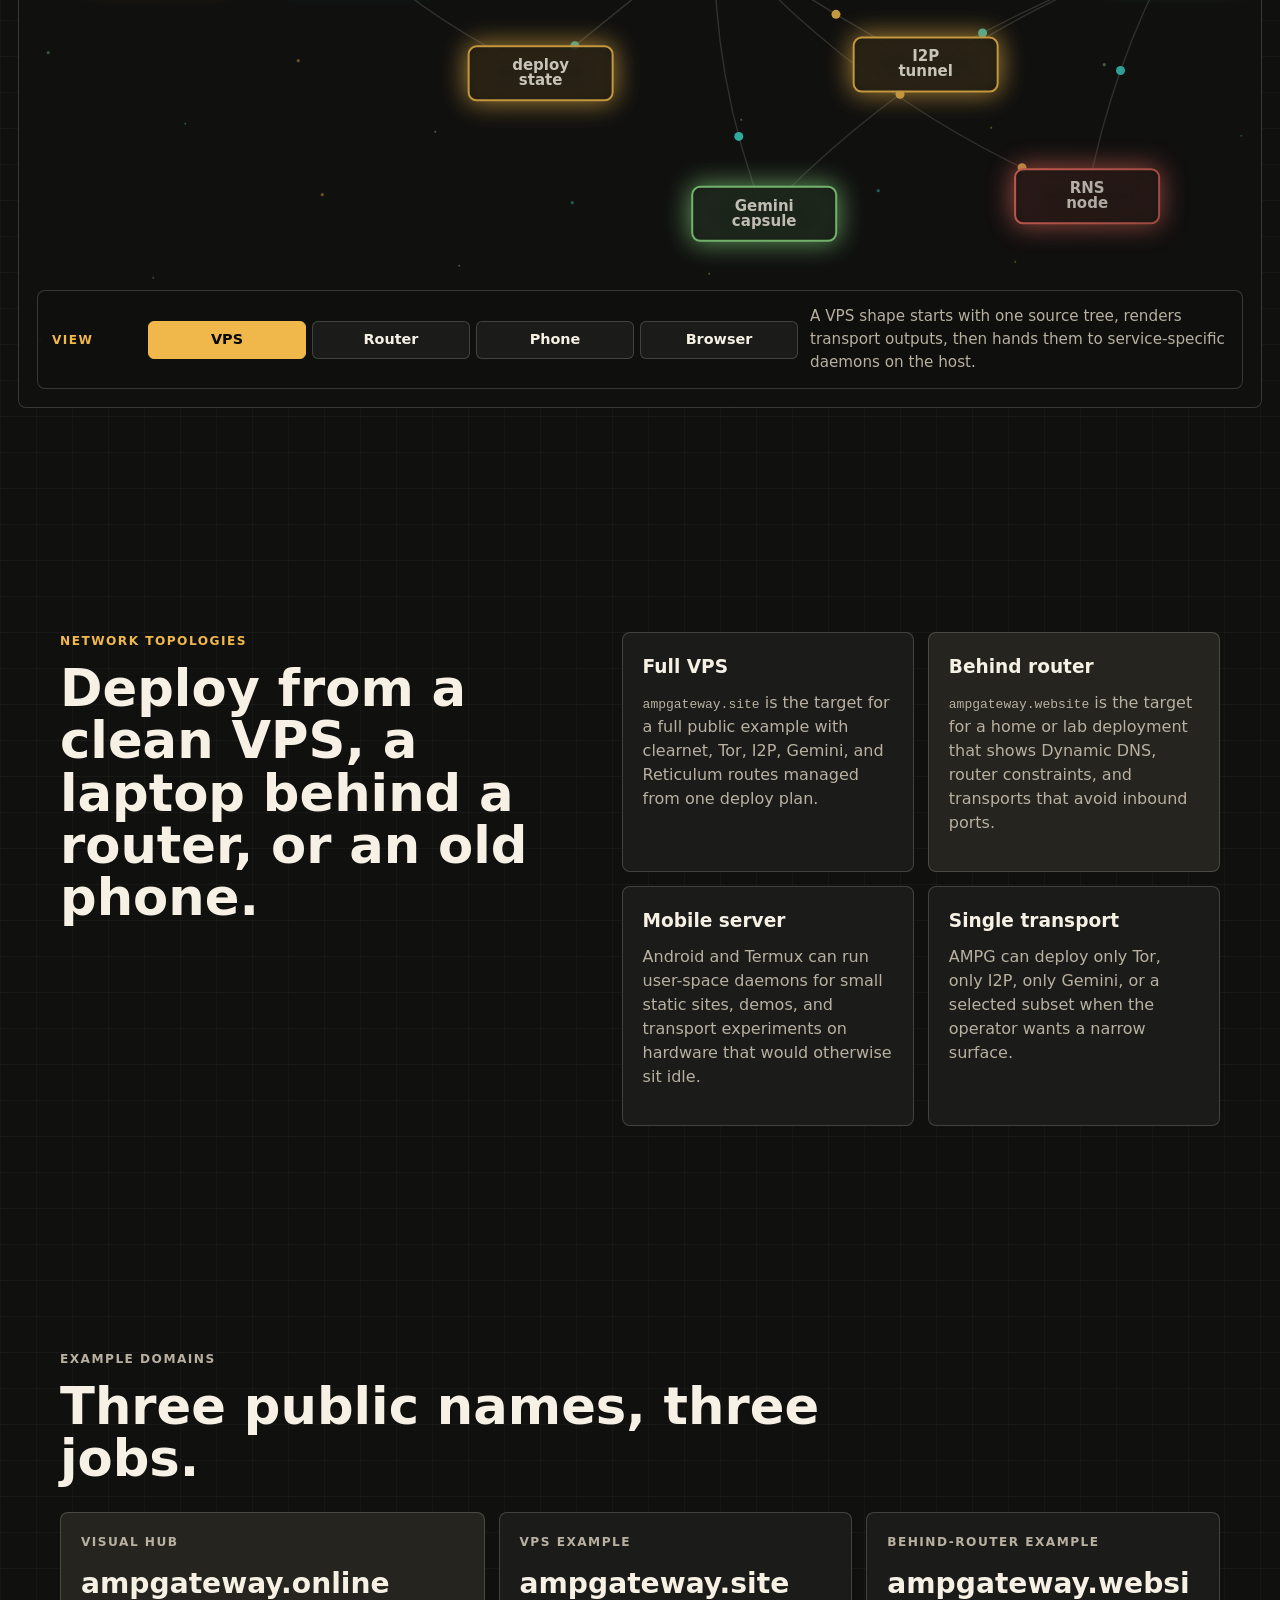
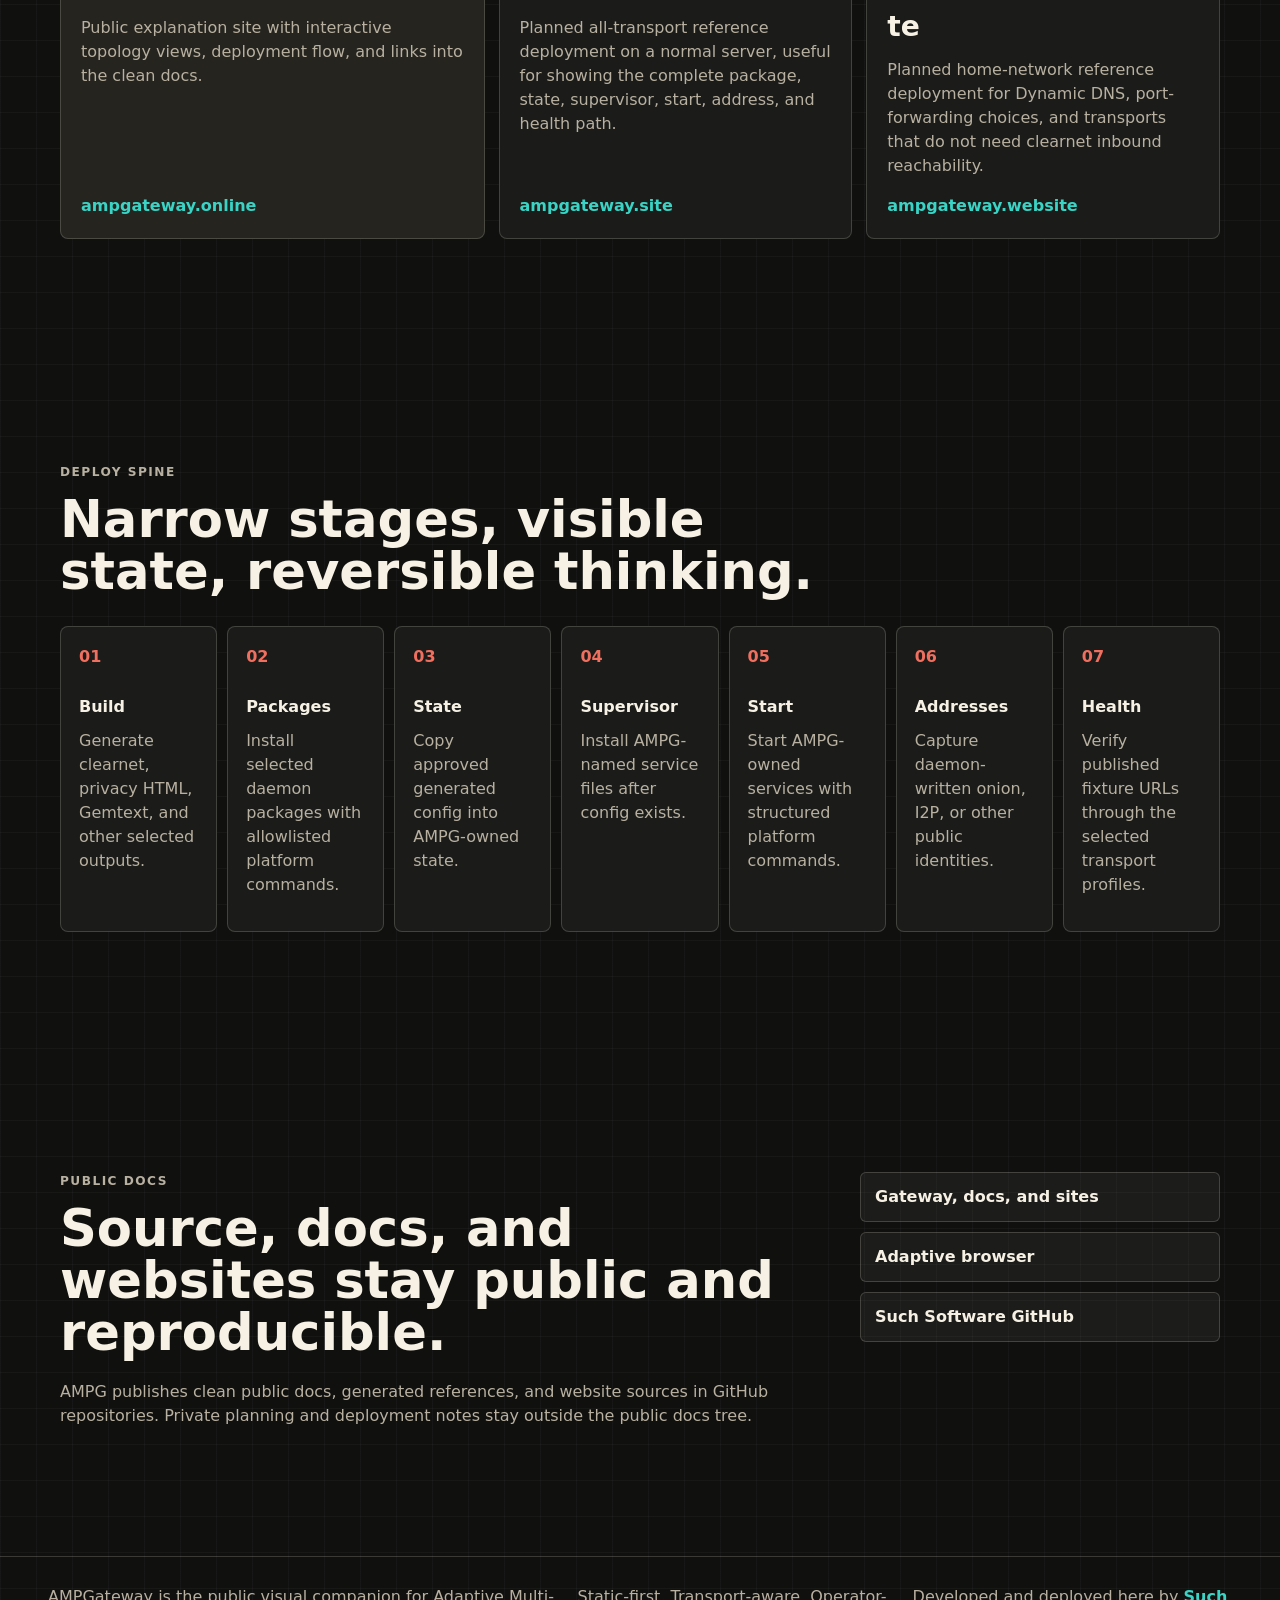
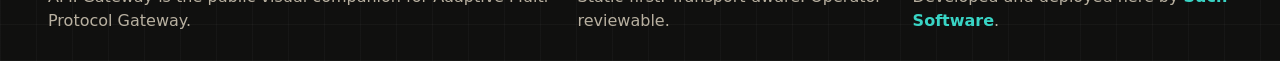
==== commit a07c8781: "Add Such Software footer credit" ====
--- a/sites/ampgateway-online/index.html
+++ b/sites/ampgateway-online/index.html
@@ -261,6 +261,7 @@
     <footer class="site-footer">
       <p>AMPGateway is the public visual companion for Adaptive Multi-Protocol Gateway.</p>
       <p>Static-first. Transport-aware. Operator-reviewable.</p>
+      <p>Developed and deployed here by <a href="https://such.software">Such Software</a>.</p>
     </footer>
   </body>
 </html>
--- a/sites/ampgateway-online/styles.css
+++ b/sites/ampgateway-online/styles.css
@@ -550,6 +550,17 @@
   margin: 0;
 }
 
+.site-footer a {
+  color: var(--teal);
+  font-weight: 800;
+  text-decoration: none;
+}
+
+.site-footer a:hover,
+.site-footer a:focus-visible {
+  text-decoration: underline;
+}
+
 @media (max-width: 960px) {
   .top-nav {
     display: none;
@@ -596,12 +607,23 @@
     padding: 14px 18px;
   }
 
+  .section {
+    padding: 48px 0;
+  }
+
+  .section-heading {
+    margin-bottom: 20px;
+  }
+
+  .map-stage {
+    gap: 14px;
+  }
+
   h1 {
-    font-size: clamp(3rem, 18vw, 5rem);
-  }
-
-  .hero-actions,
-  .signal-line {
+    font-size: clamp(2.75rem, 14vw, 3.45rem);
+  }
+
+  .hero-actions {
     display: grid;
   }
 
@@ -617,23 +639,45 @@
   }
 
   .map-theater {
-    min-height: 820px;
+    min-height: 0;
+    padding-top: 420px;
+    overflow: visible;
+  }
+
+  #cleanTopologyCanvas,
+  #protocolTopologyCanvas,
+  .map-canvas {
+    bottom: auto;
+    height: 420px;
+  }
+
+  .map-theater::after {
+    bottom: auto;
+    height: 420px;
   }
 
   .map-tabs {
     left: 12px;
     right: 12px;
-    grid-template-columns: 1fr;
+    grid-template-columns: repeat(2, minmax(0, 1fr));
   }
 
   .map-theater-controls {
-    left: 12px;
-    right: 12px;
-    bottom: 12px;
-  }
-
+    position: relative;
+    left: auto;
+    right: auto;
+    bottom: auto;
+    margin: 12px;
+    padding: 12px;
+  }
+
+  .map-control-panel .segmented,
   .protocol-segmented {
-    grid-template-columns: 1fr;
+    grid-template-columns: repeat(2, minmax(0, 1fr));
+  }
+
+  .map-control-panel .topology-caption {
+    min-height: 0;
   }
 
   .flow-list li {
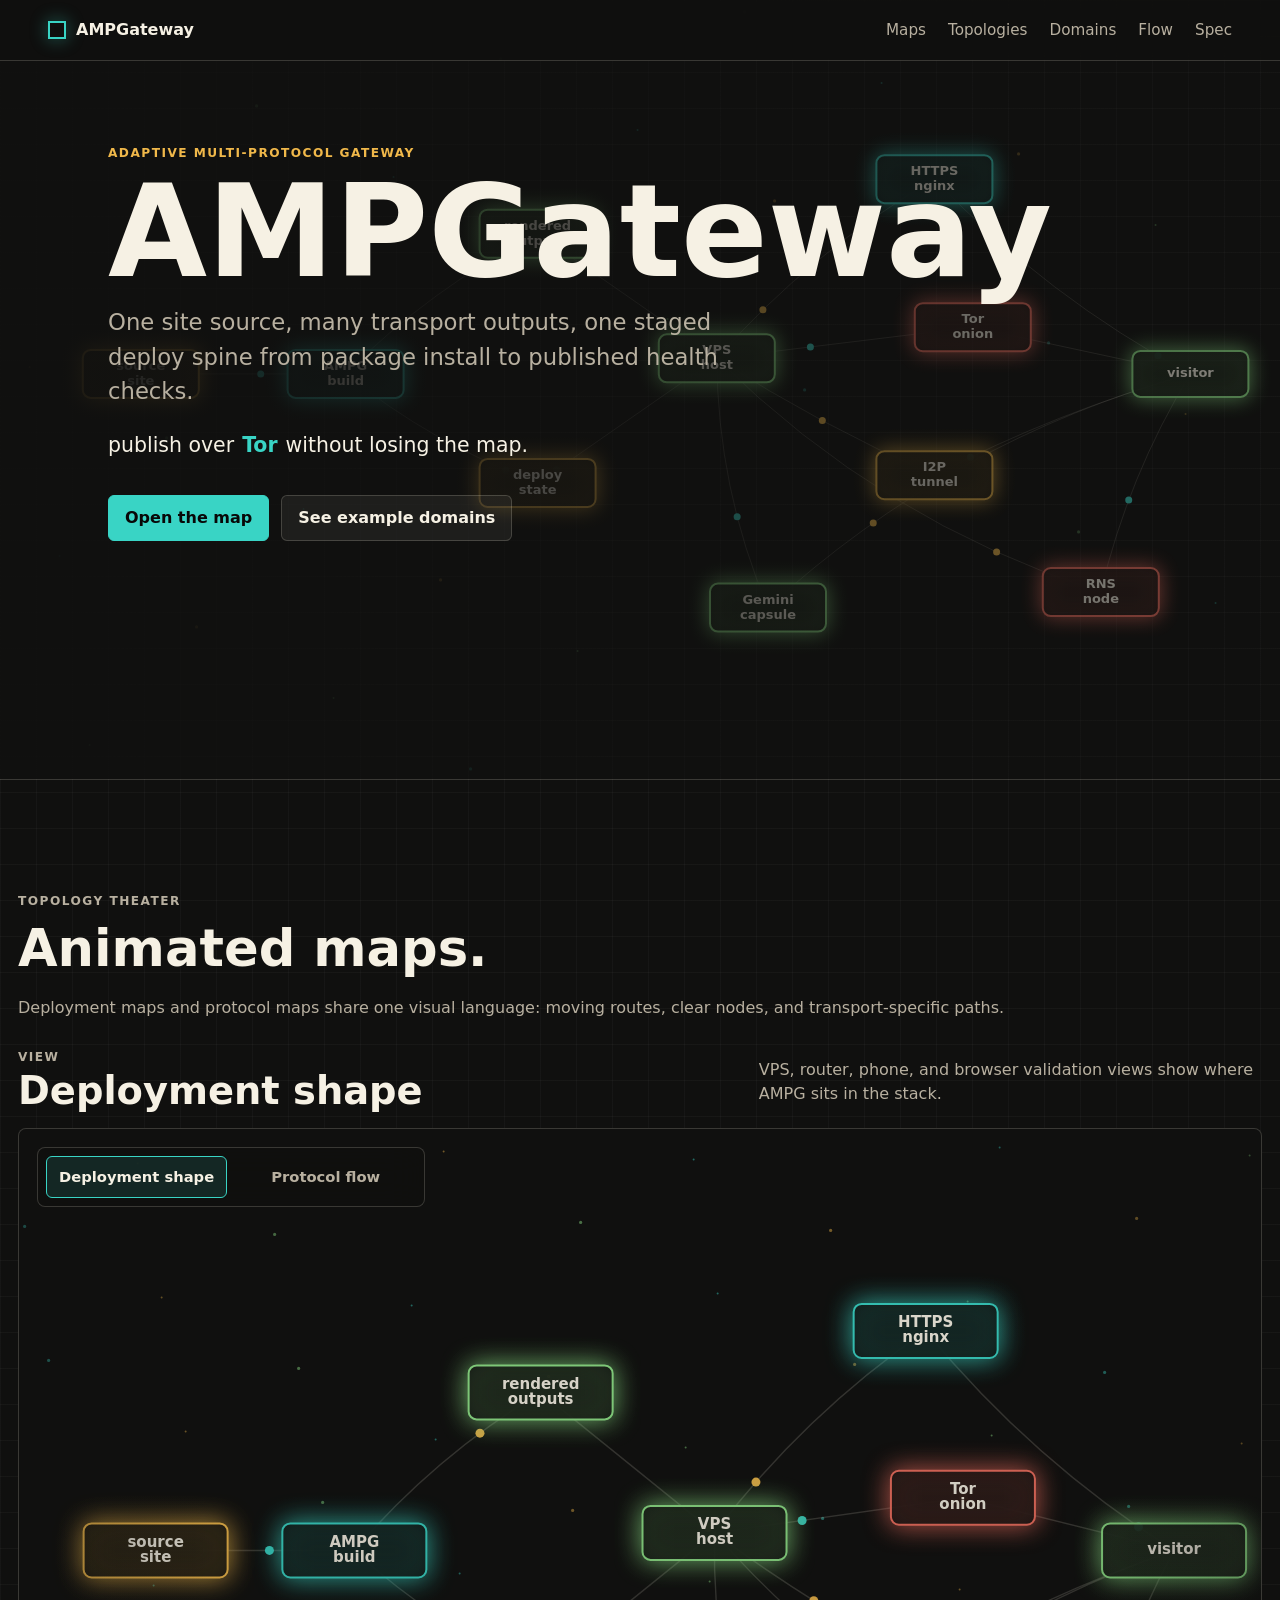
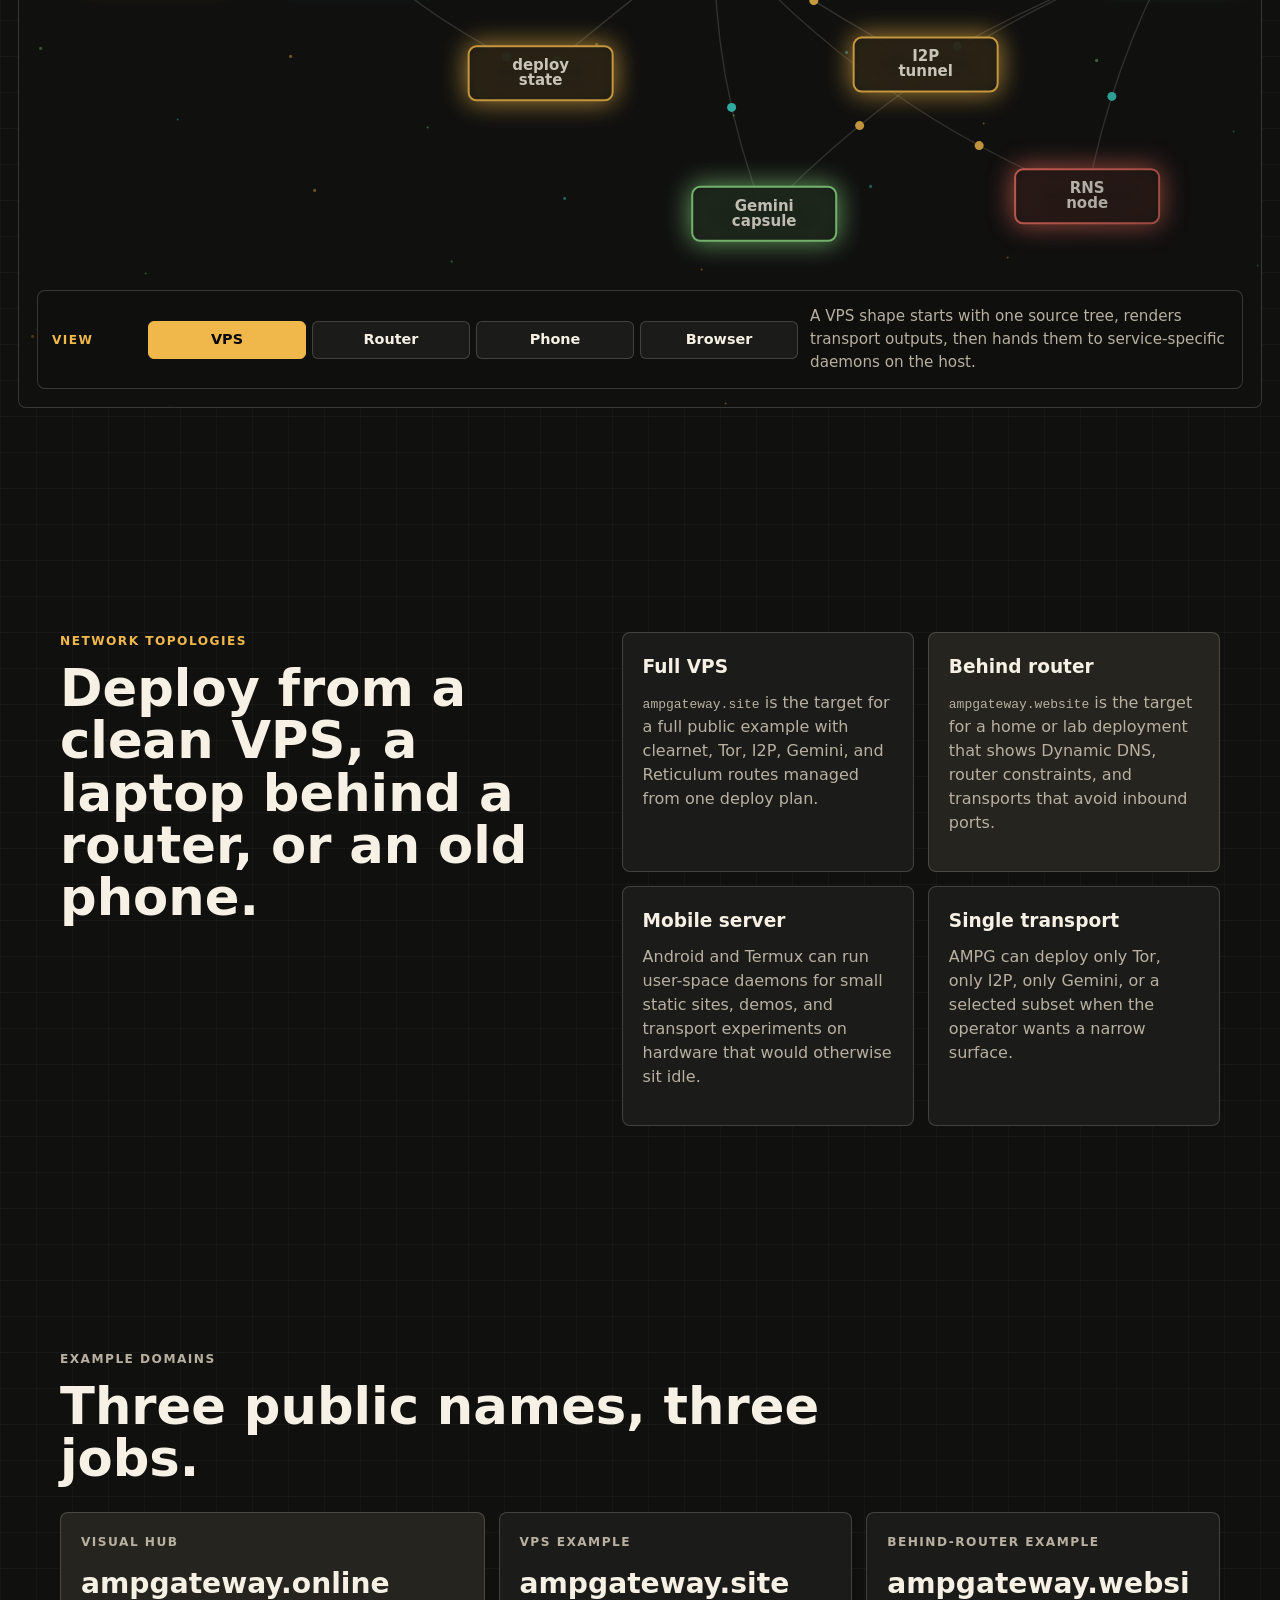
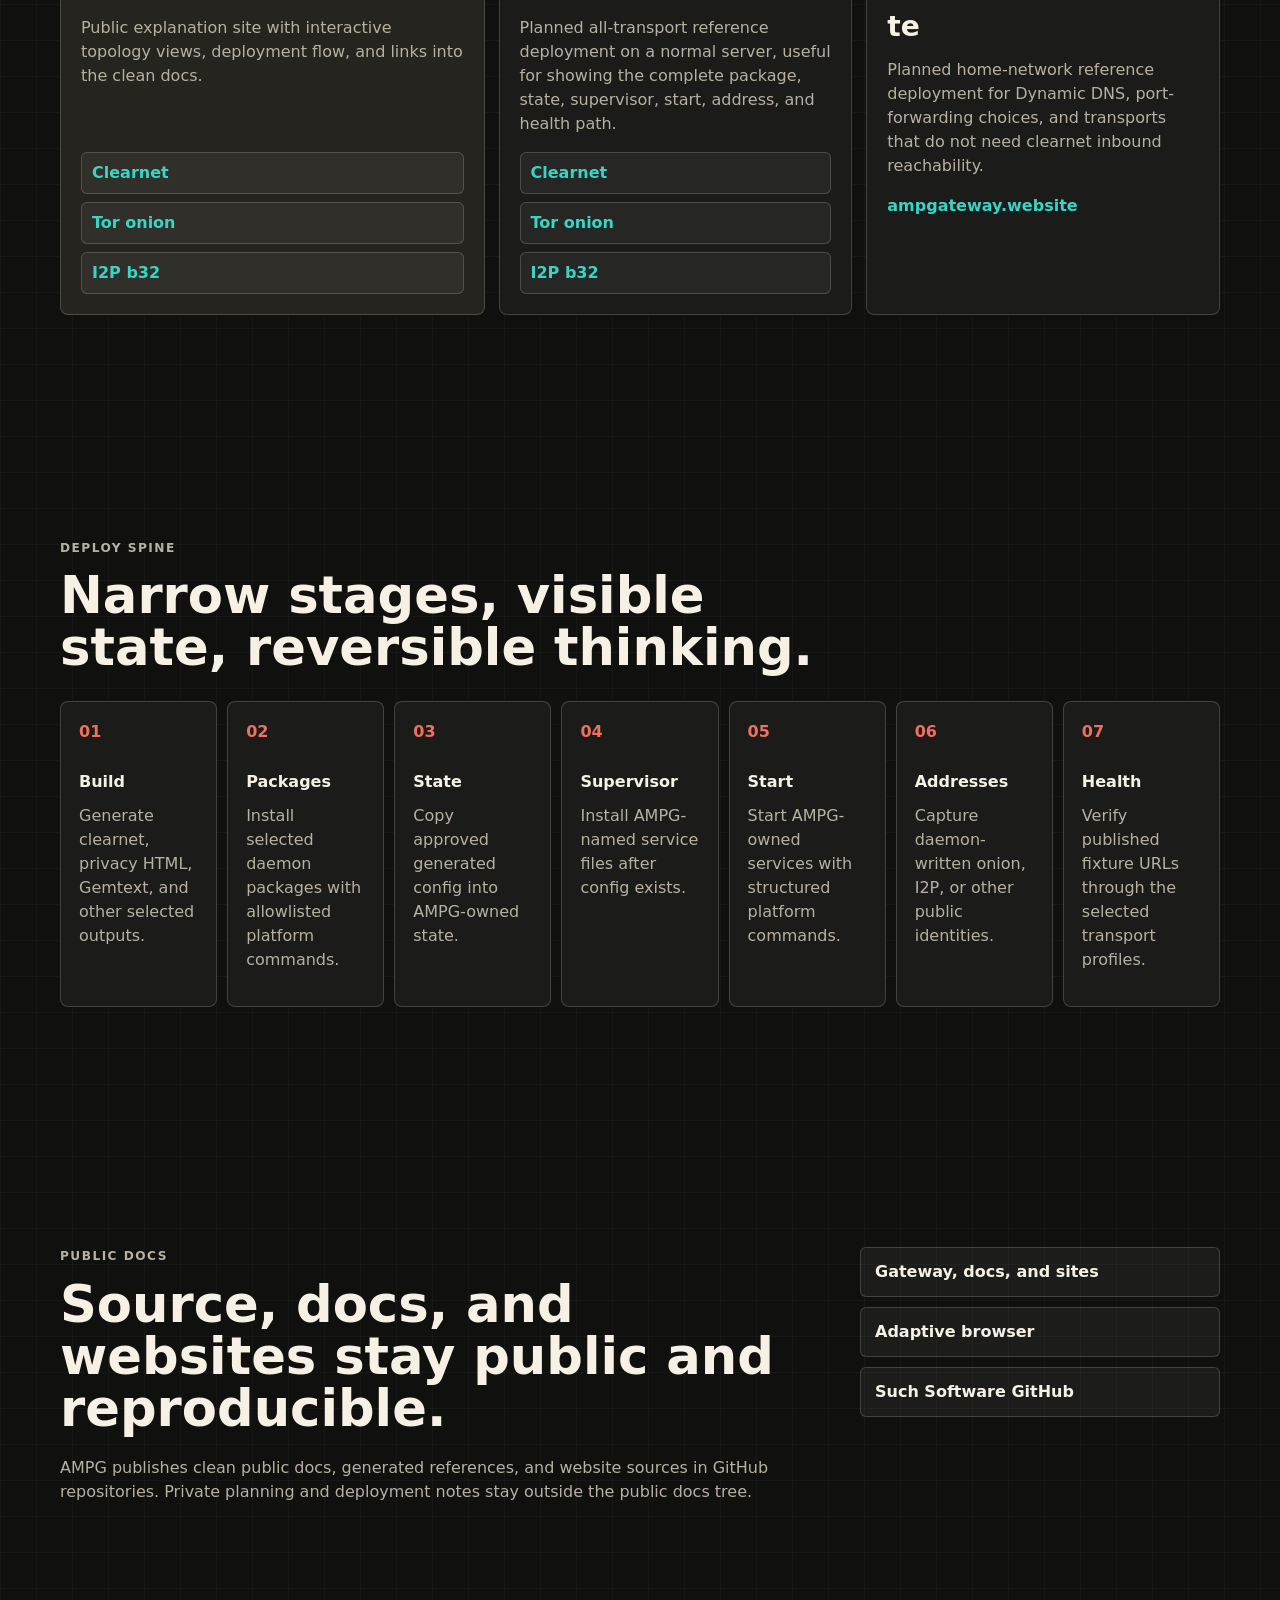
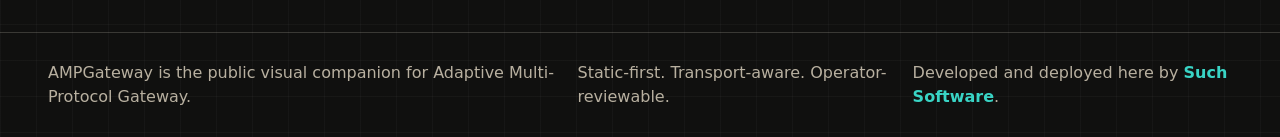
==== commit 3cfd6922: "Expose demo transport links" ====
--- a/sites/ampgateway-online/index.html
+++ b/sites/ampgateway-online/index.html
@@ -201,7 +201,11 @@
               Public explanation site with interactive topology views, deployment flow,
               and links into the clean docs.
             </p>
-            <a href="https://ampgateway.online">ampgateway.online</a>
+            <div class="transport-links" aria-label="ampgateway.online transport links">
+              <a class="transport-link" href="https://ampgateway.online/">Clearnet</a>
+              <a class="transport-link" href="http://bn5uppe4zrop2ljsmjtoxtc4bhzs42kj4c6zvme565gz6x6l32ico3id.onion/">Tor onion</a>
+              <a class="transport-link" href="http://vfhcumcxtbysxr6wvbpdytb6jpslcqlo3j6e35w7s63el5vsorca.b32.i2p/">I2P b32</a>
+            </div>
           </article>
           <article class="domain-card">
             <p class="domain-label">VPS example</p>
@@ -210,7 +214,11 @@
               Planned all-transport reference deployment on a normal server, useful for
               showing the complete package, state, supervisor, start, address, and health path.
             </p>
-            <a href="https://ampgateway.site">ampgateway.site</a>
+            <div class="transport-links" aria-label="ampgateway.site transport links">
+              <a class="transport-link" href="https://ampgateway.site/">Clearnet</a>
+              <a class="transport-link" href="http://fy2zosxp4oqqcacxcegvwshtmsiiyztnwoinbm46yoig4o3kveidotyd.onion/">Tor onion</a>
+              <a class="transport-link" href="http://zajoo4f5dso64tvtazas27se2galkihgpfgoy636uxm7loo42cdq.b32.i2p/">I2P b32</a>
+            </div>
           </article>
           <article class="domain-card">
             <p class="domain-label">Behind-router example</p>
--- a/sites/ampgateway-online/styles.css
+++ b/sites/ampgateway-online/styles.css
@@ -462,11 +462,27 @@
   word-break: break-word;
 }
 
+.transport-links {
+  display: grid;
+  gap: 8px;
+  margin-top: auto;
+}
+
 .domain-card a {
-  margin-top: auto;
   color: var(--teal);
   font-weight: 800;
   text-decoration: none;
+}
+
+.transport-link {
+  display: flex;
+  align-items: center;
+  min-height: 40px;
+  padding: 8px 10px;
+  border: 1px solid var(--line);
+  border-radius: 6px;
+  background: rgba(246, 241, 228, 0.05);
+  word-break: break-word;
 }
 
 .domain-card a:hover,
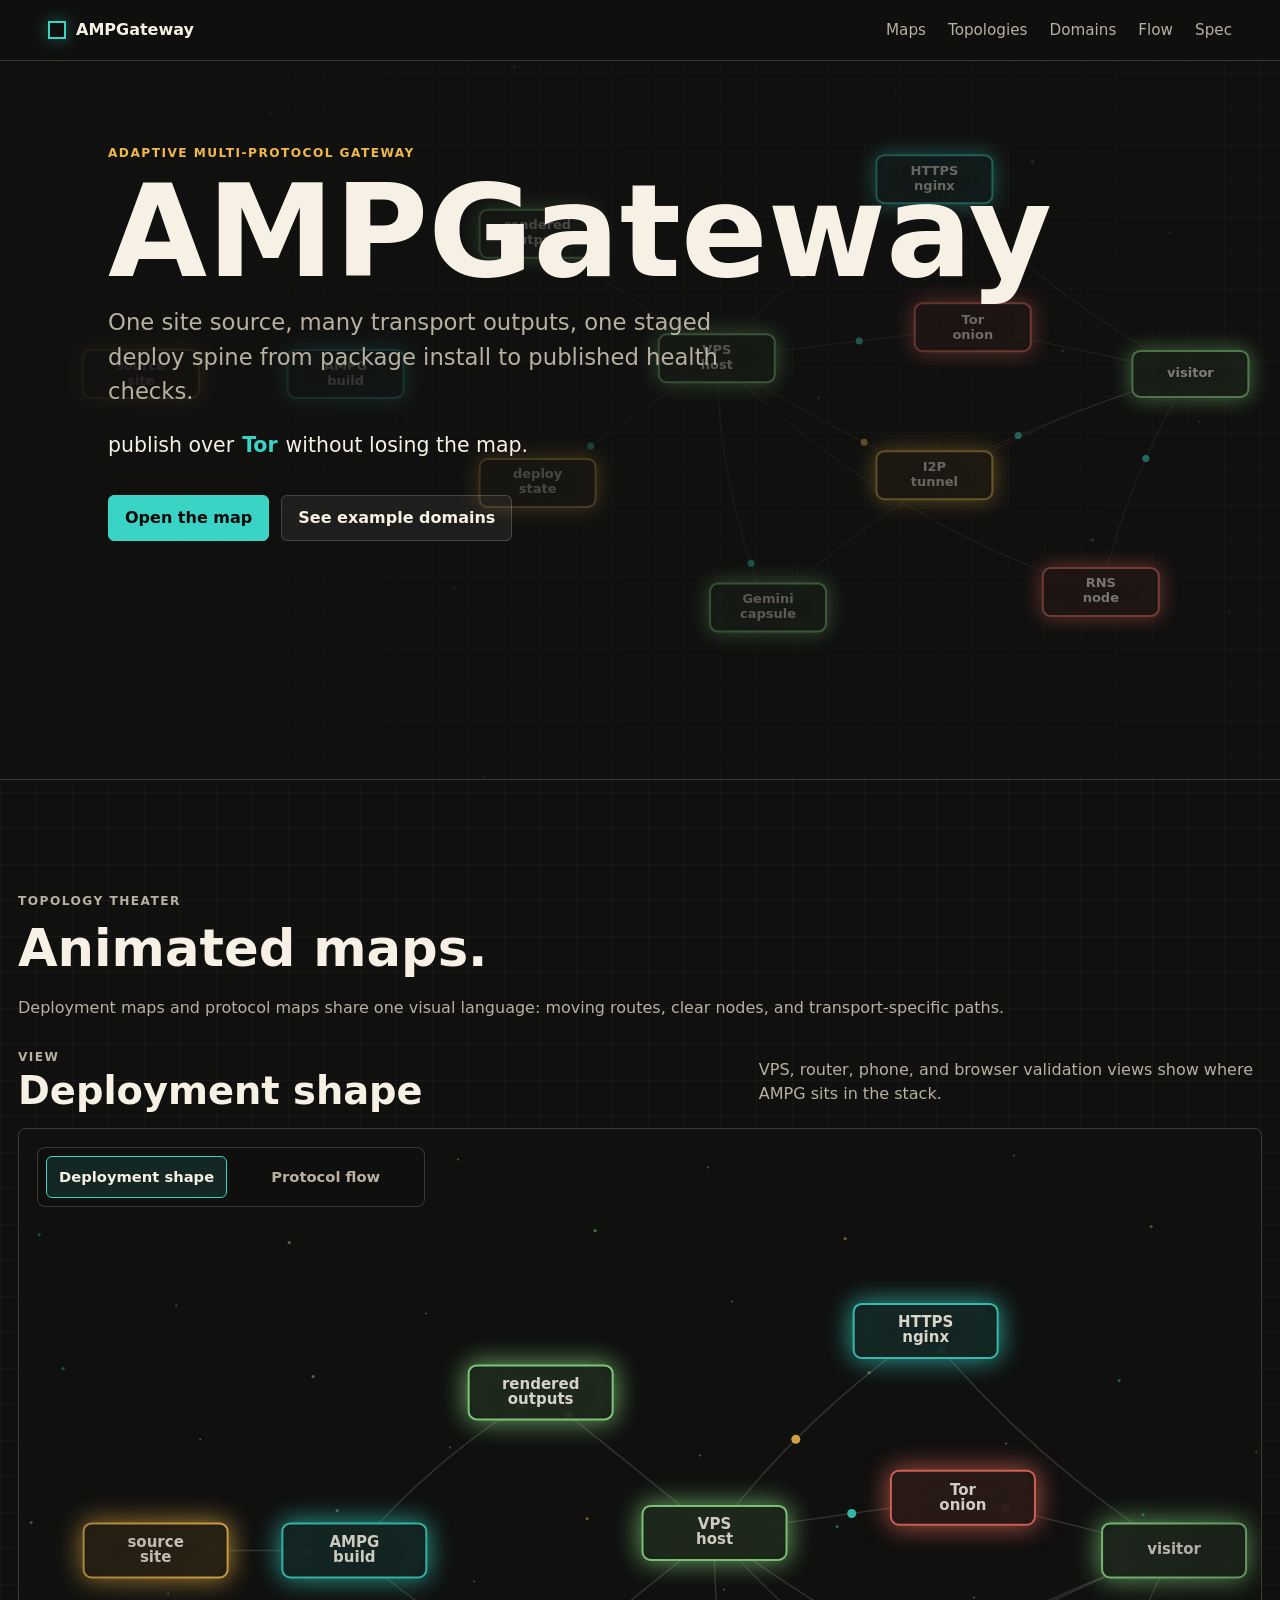
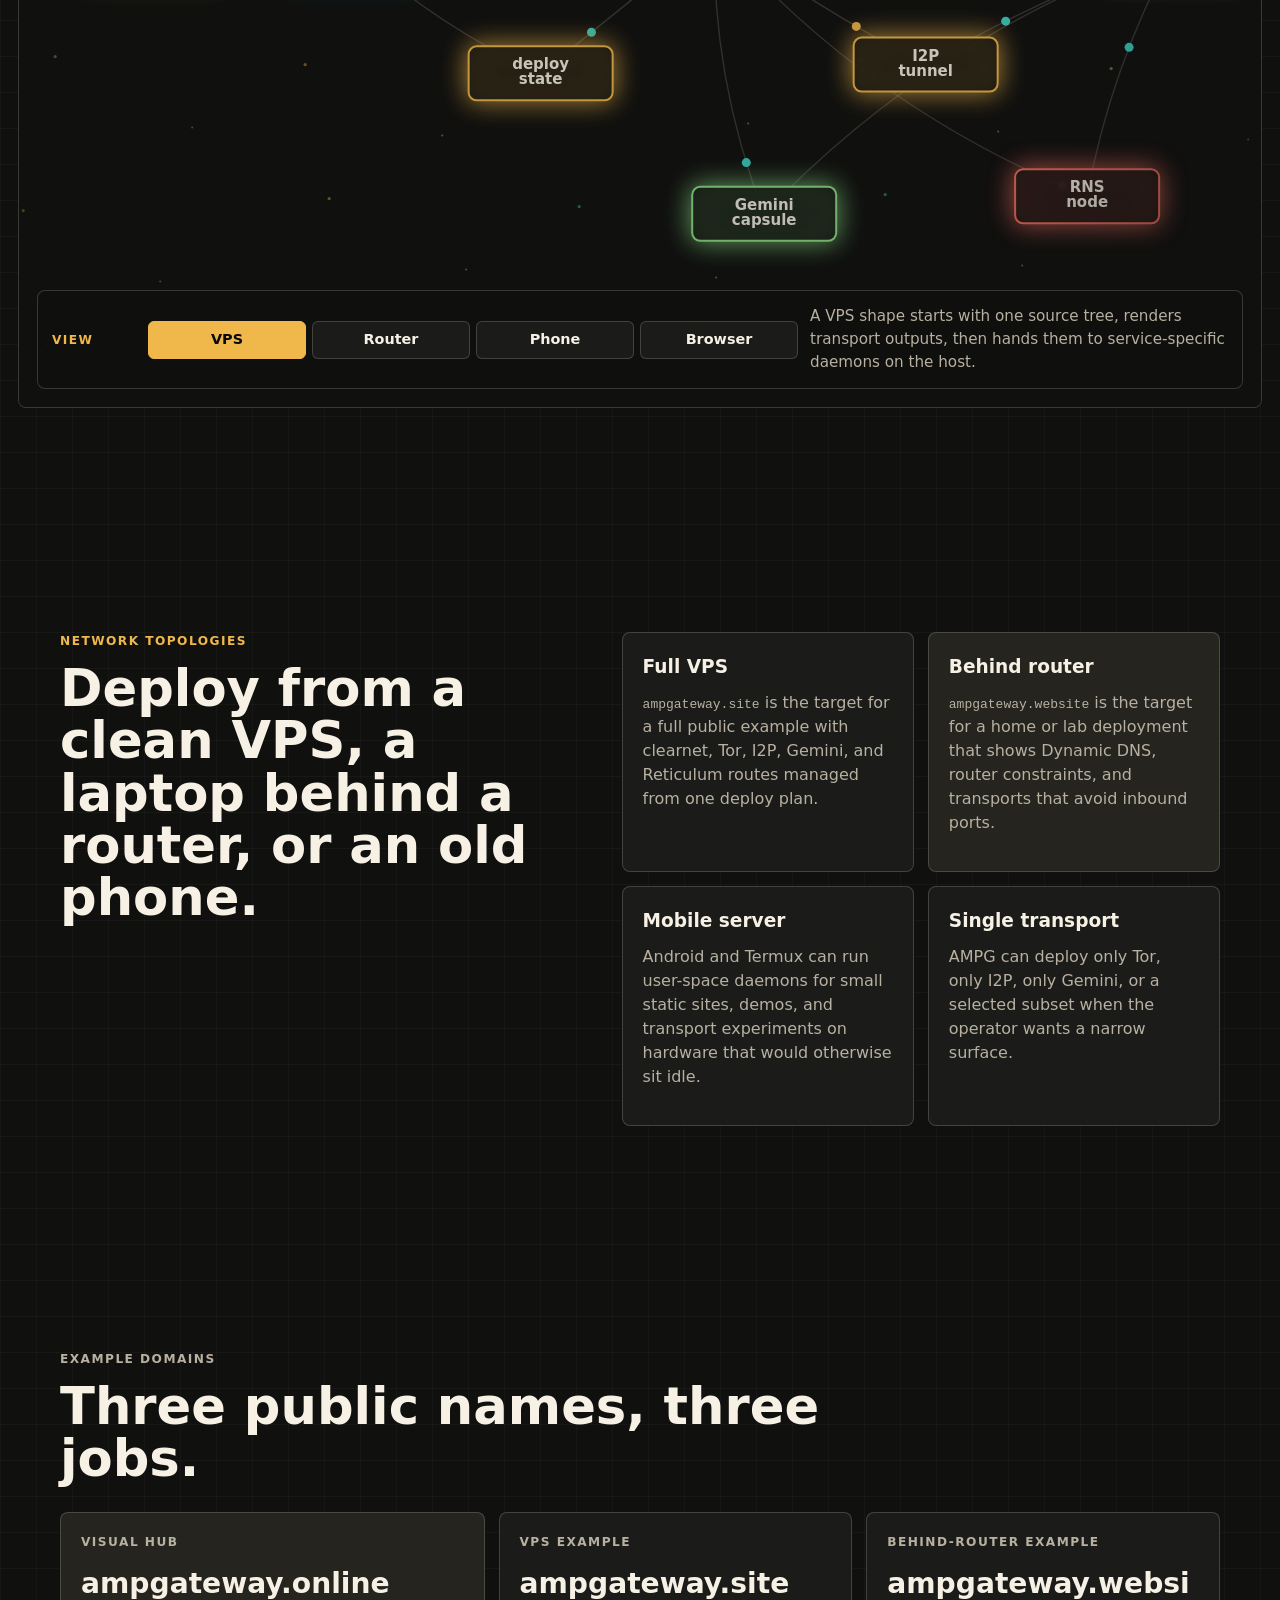
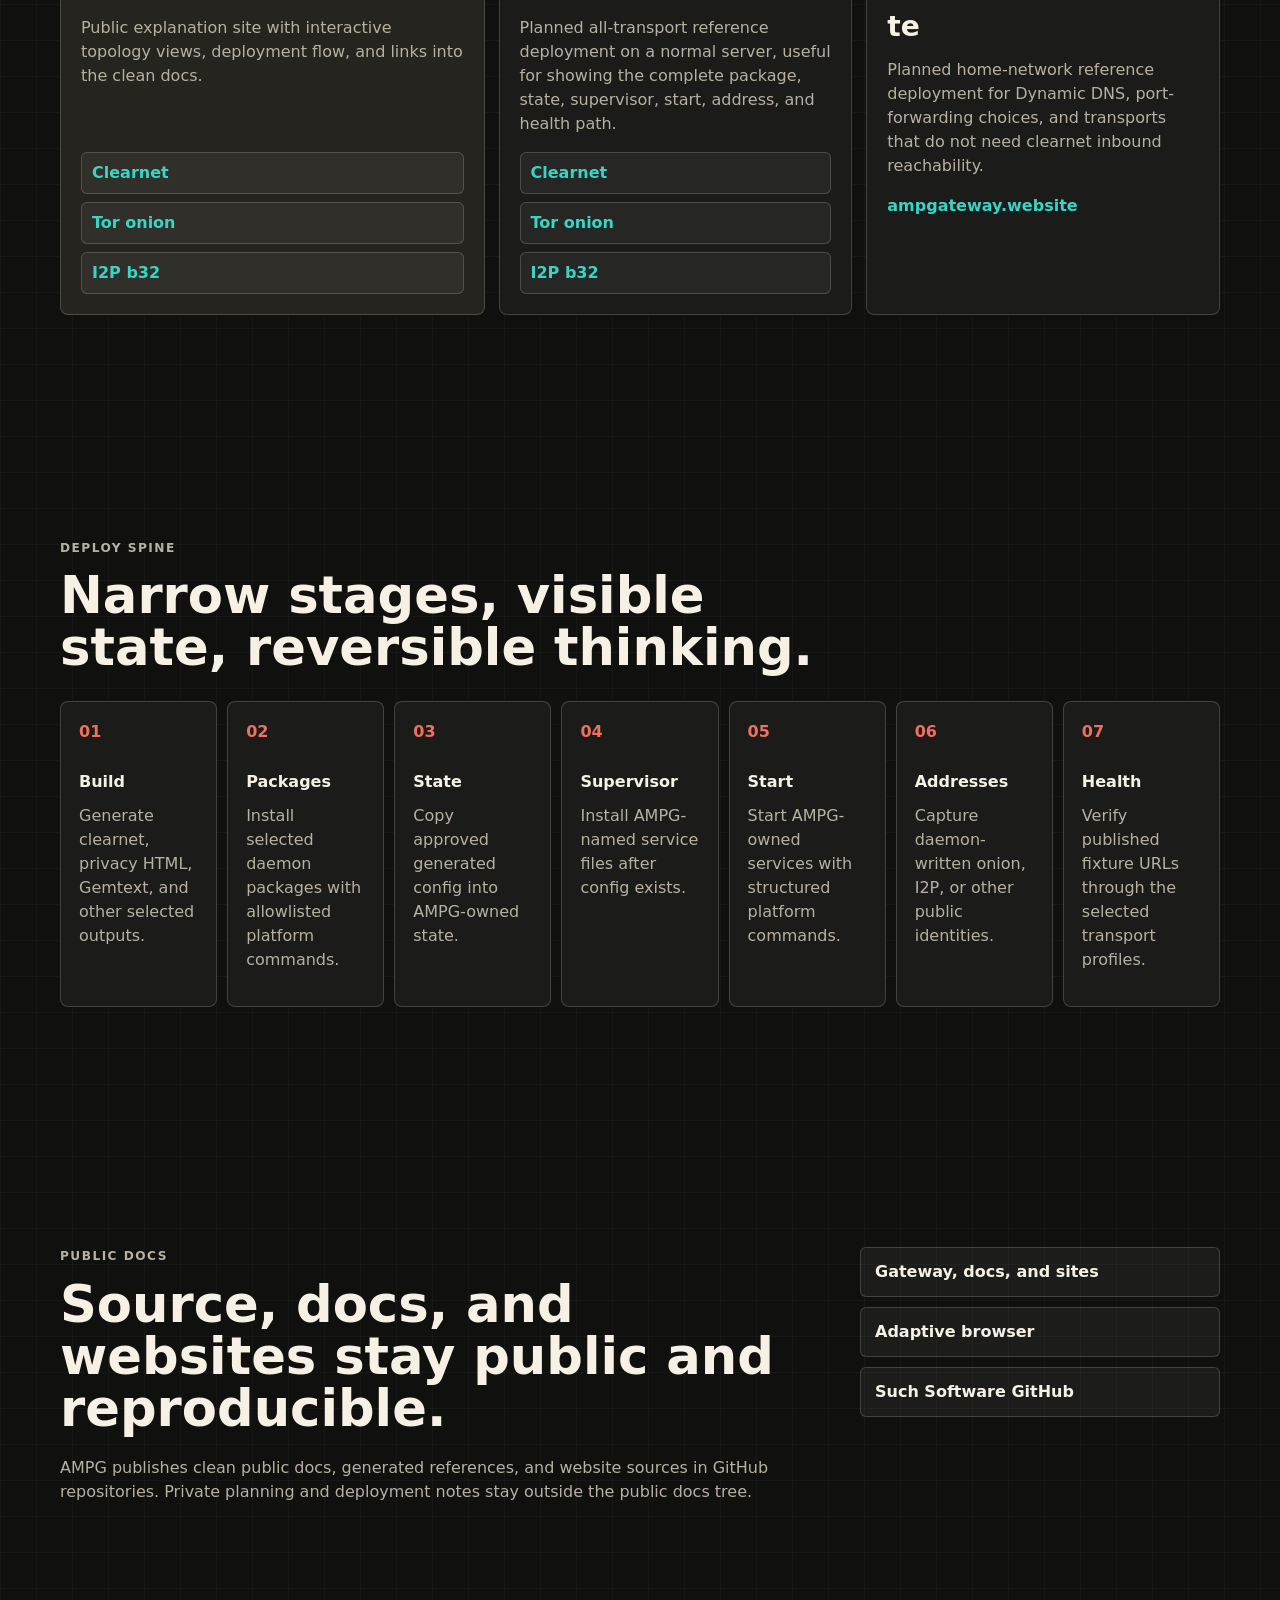
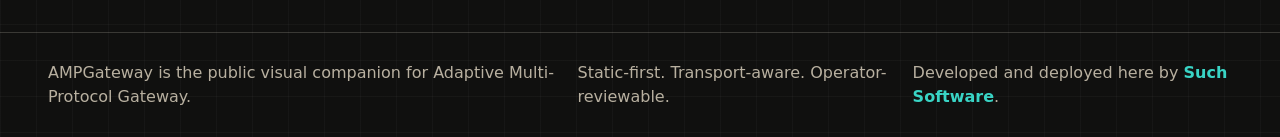
==== commit c38eab9c: "Fix I2P web tunnel deployment shape" ====
--- a/sites/ampgateway-online/index.html
+++ b/sites/ampgateway-online/index.html
@@ -204,7 +204,7 @@
             <div class="transport-links" aria-label="ampgateway.online transport links">
               <a class="transport-link" href="https://ampgateway.online/">Clearnet</a>
               <a class="transport-link" href="http://bn5uppe4zrop2ljsmjtoxtc4bhzs42kj4c6zvme565gz6x6l32ico3id.onion/">Tor onion</a>
-              <a class="transport-link" href="http://vfhcumcxtbysxr6wvbpdytb6jpslcqlo3j6e35w7s63el5vsorca.b32.i2p/">I2P b32</a>
+              <a class="transport-link" href="http://veyotzzzjal5acfkjsoeuzvt45s3hynr55rmrt6hotwcdlwmbfia.b32.i2p/">I2P b32</a>
             </div>
           </article>
           <article class="domain-card">
@@ -217,7 +217,7 @@
             <div class="transport-links" aria-label="ampgateway.site transport links">
               <a class="transport-link" href="https://ampgateway.site/">Clearnet</a>
               <a class="transport-link" href="http://fy2zosxp4oqqcacxcegvwshtmsiiyztnwoinbm46yoig4o3kveidotyd.onion/">Tor onion</a>
-              <a class="transport-link" href="http://zajoo4f5dso64tvtazas27se2galkihgpfgoy636uxm7loo42cdq.b32.i2p/">I2P b32</a>
+              <a class="transport-link" href="http://ipahplmdbdwa23wpslqfylghlbqdlmsh23cj64fsvbp3lftxozka.b32.i2p/">I2P b32</a>
             </div>
           </article>
           <article class="domain-card">
